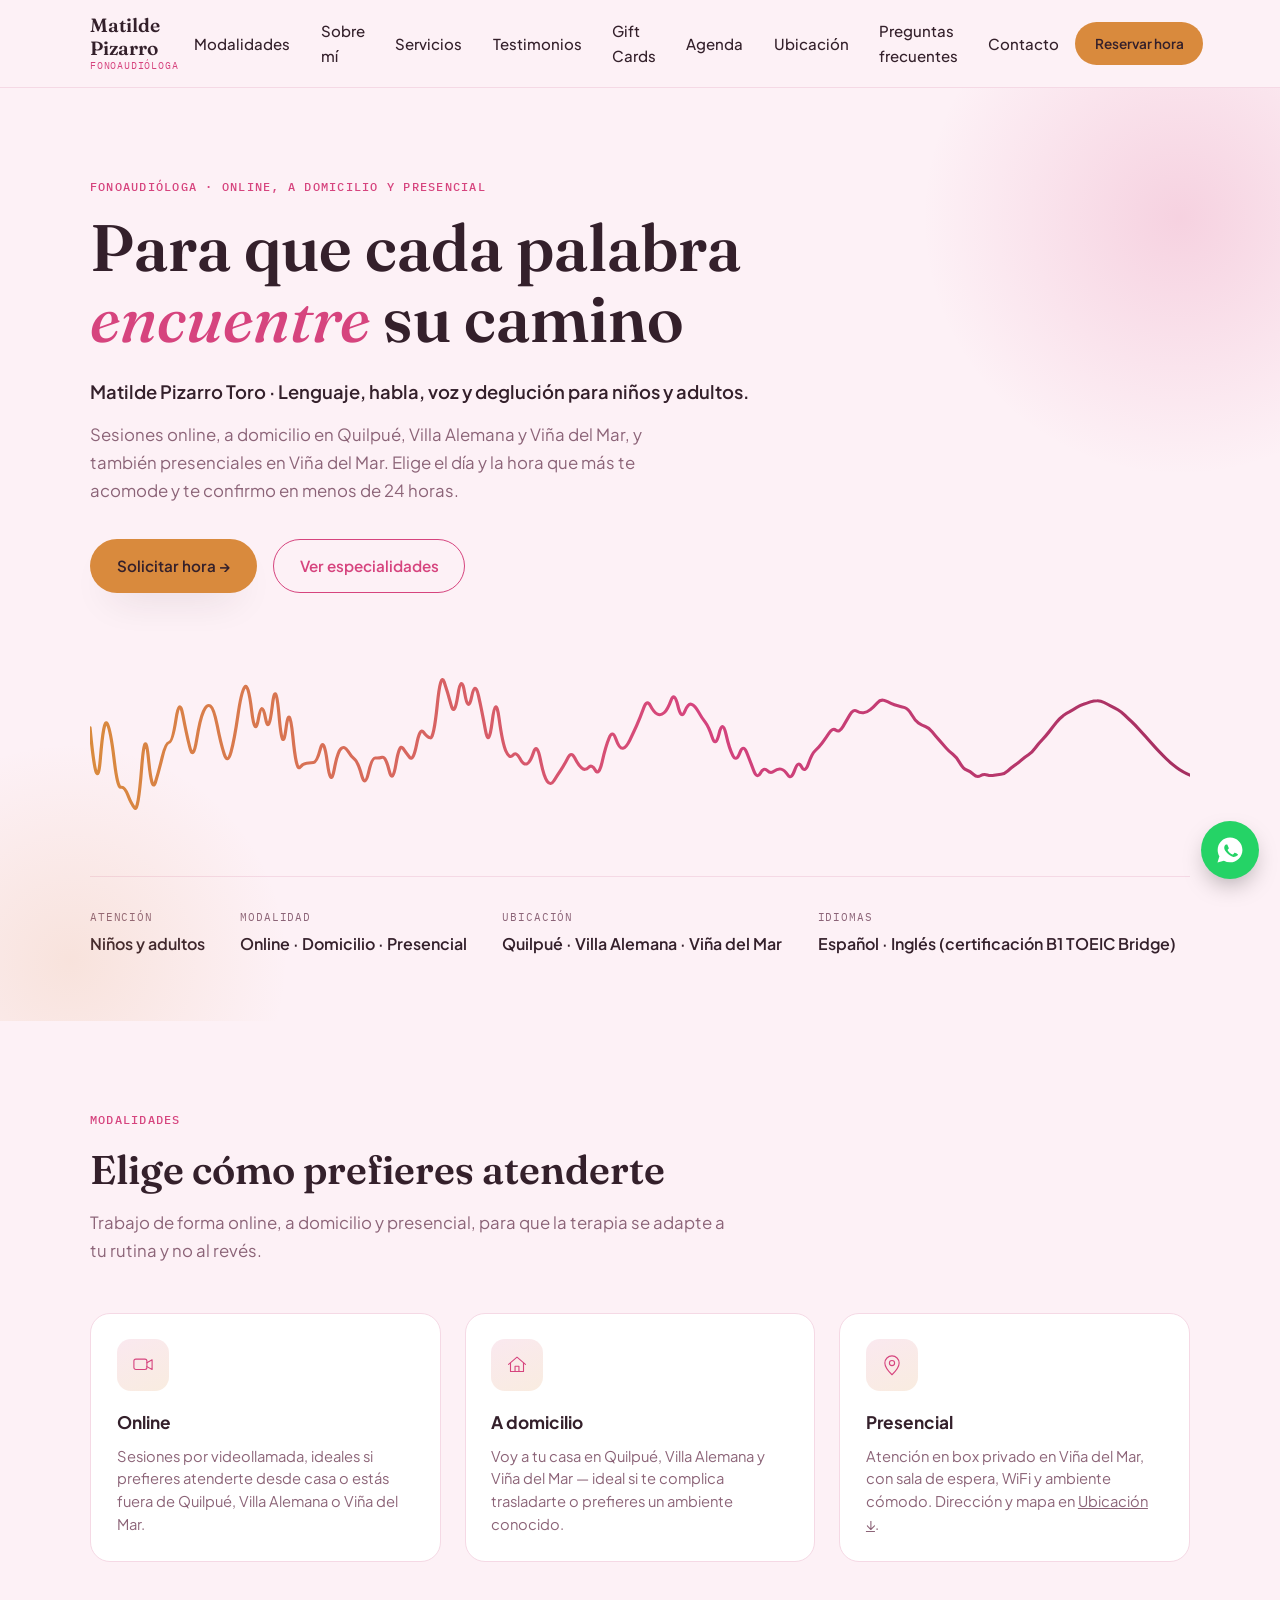
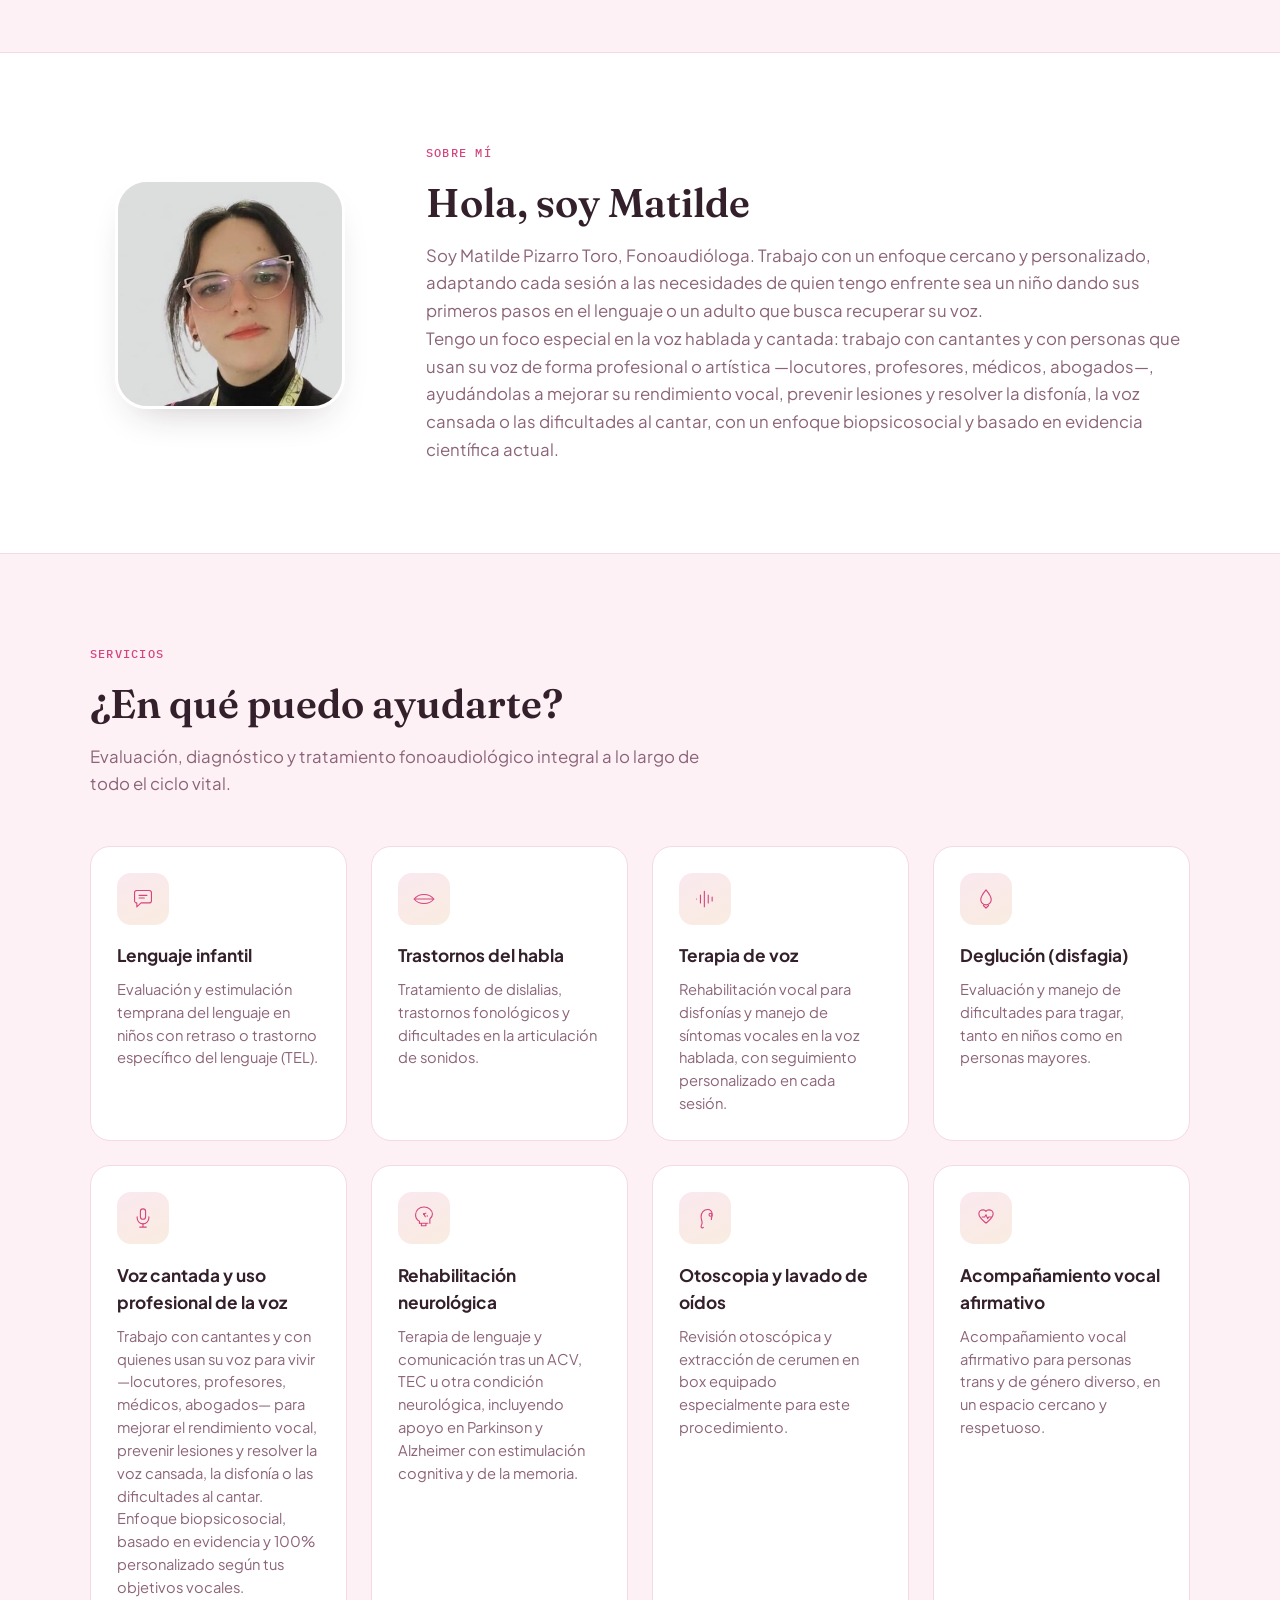
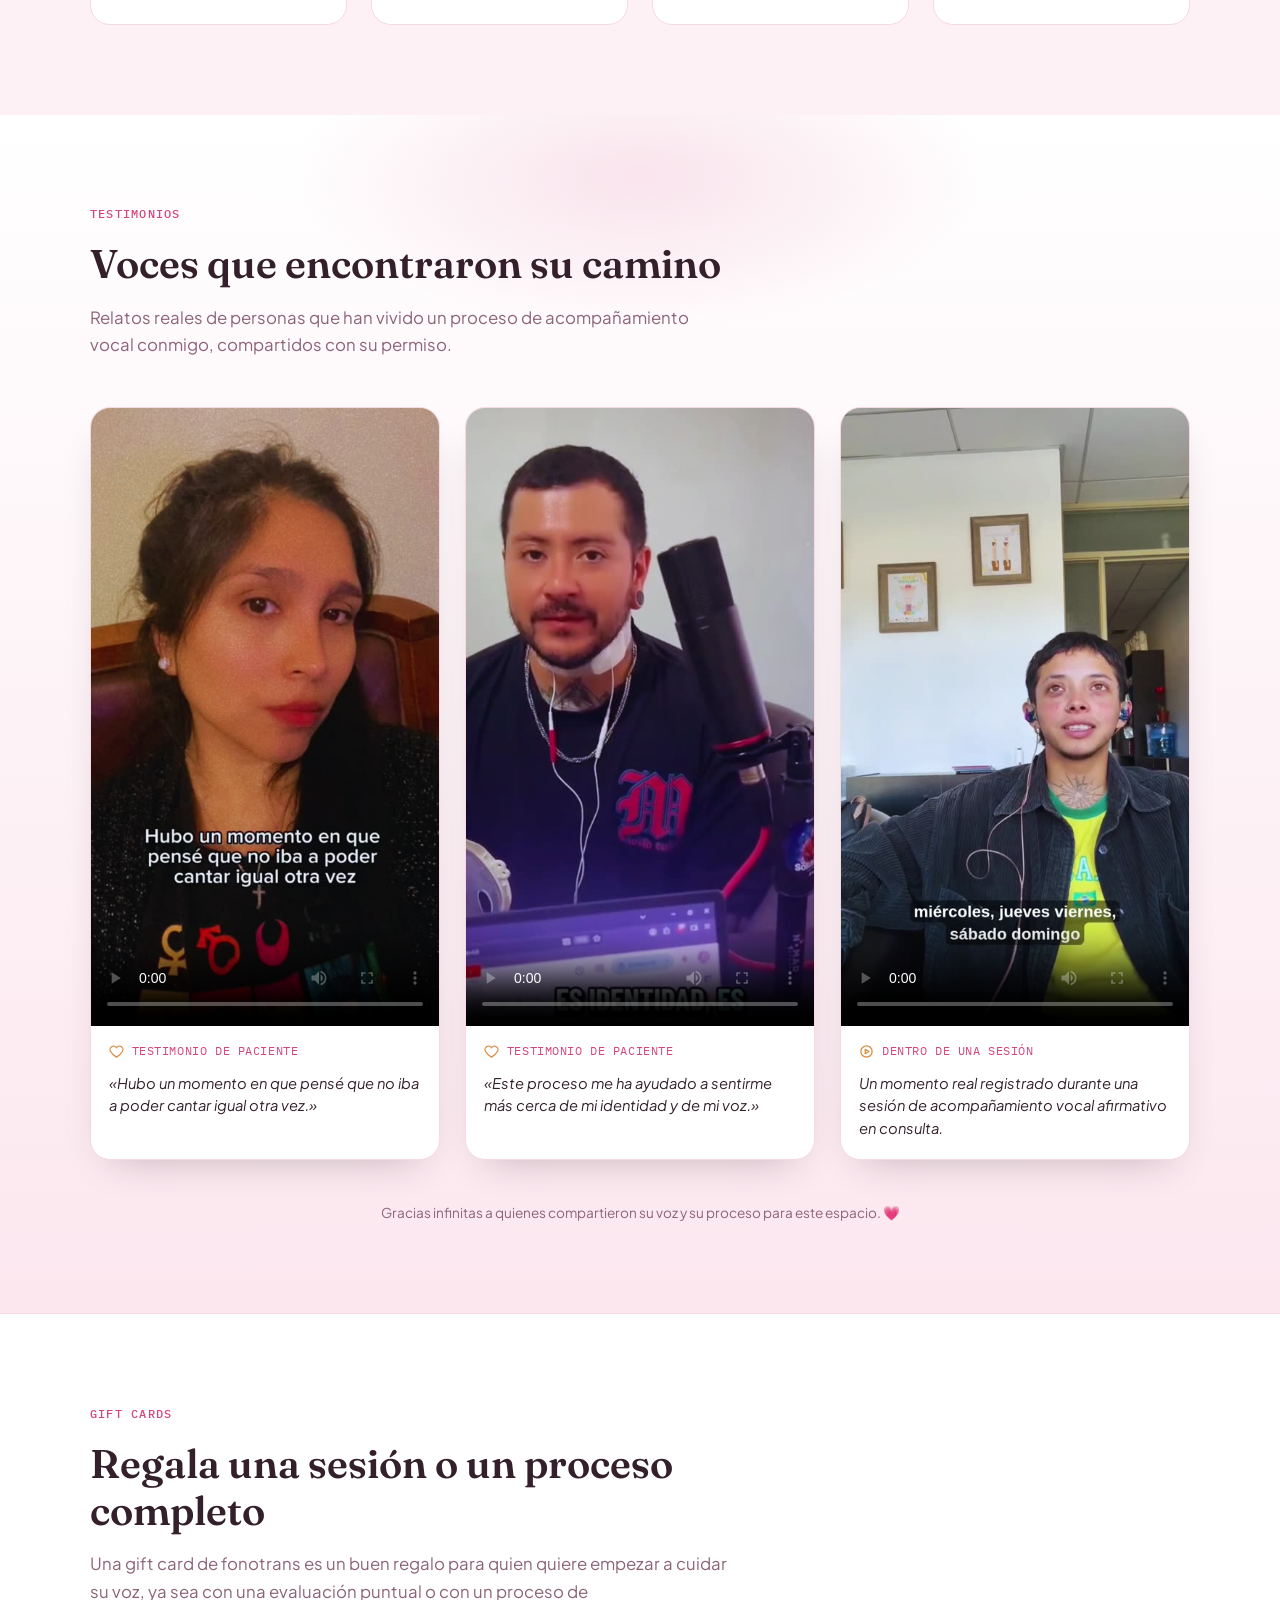
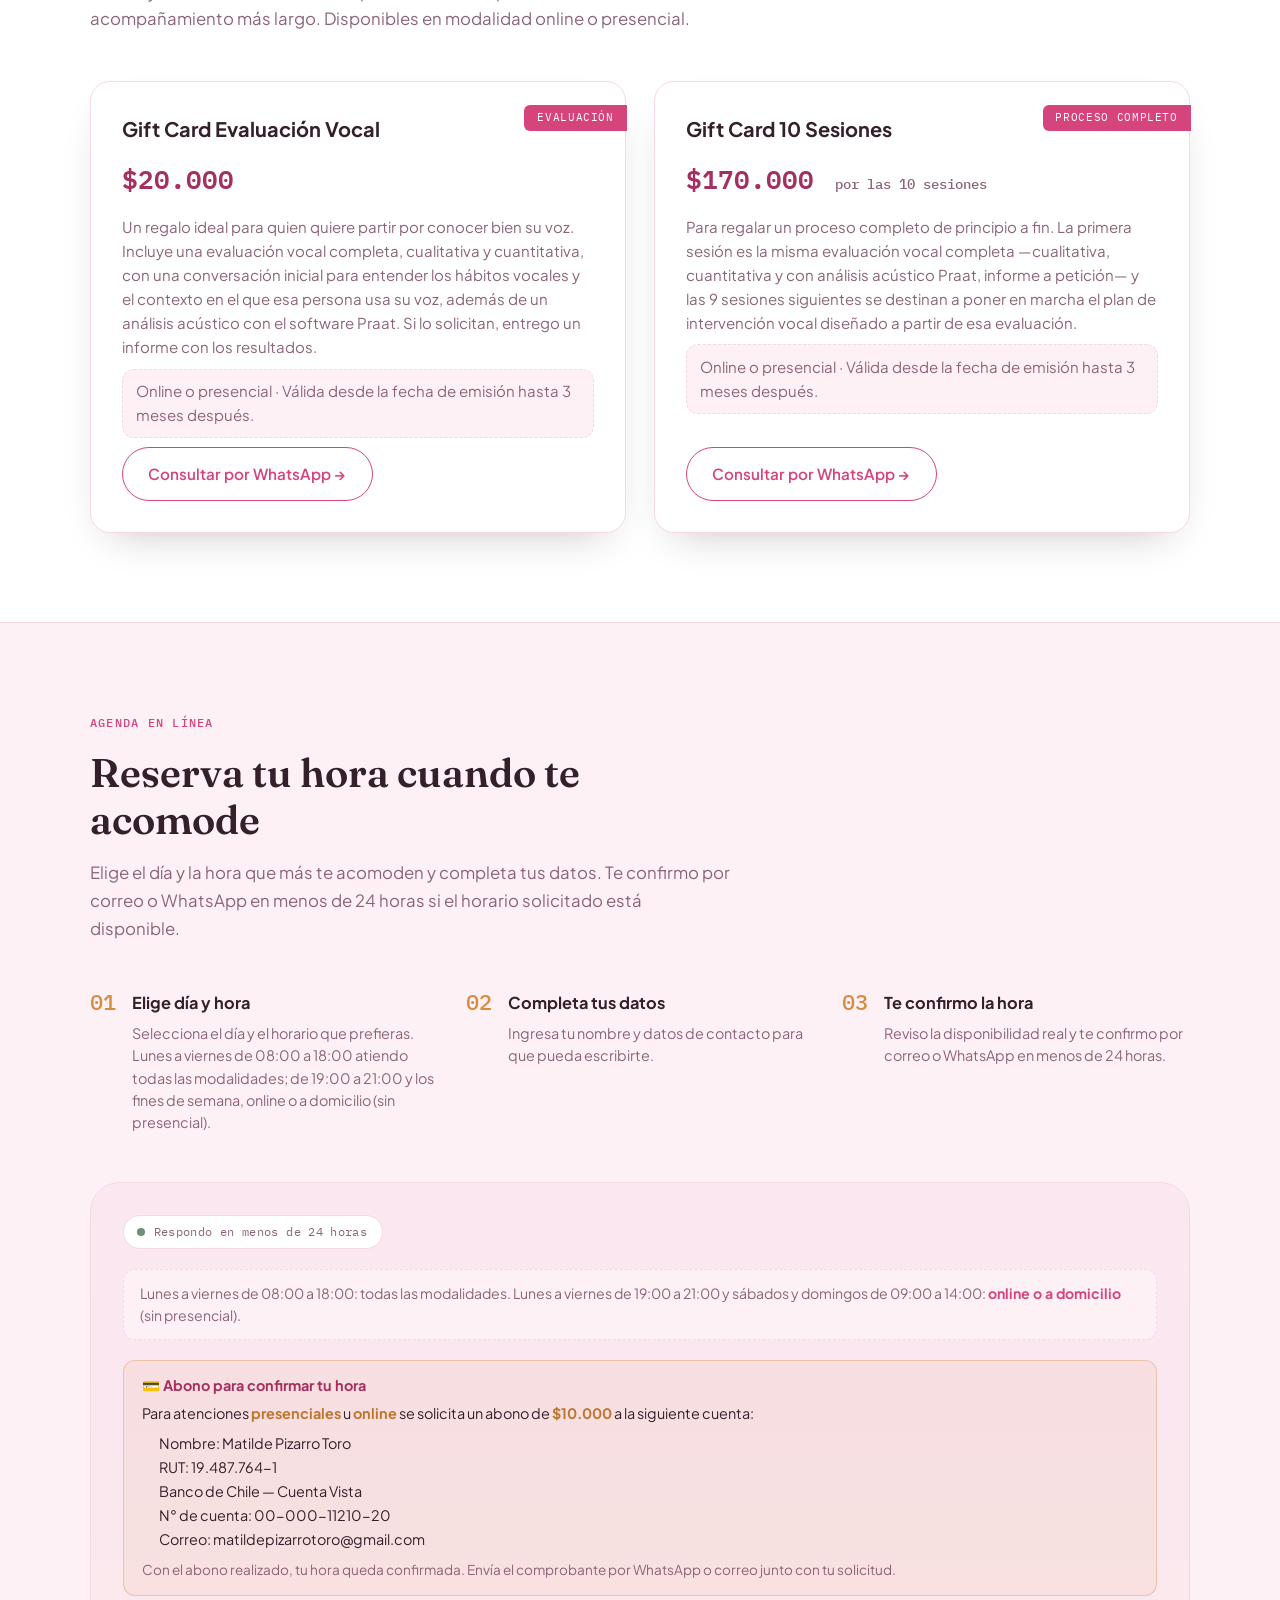
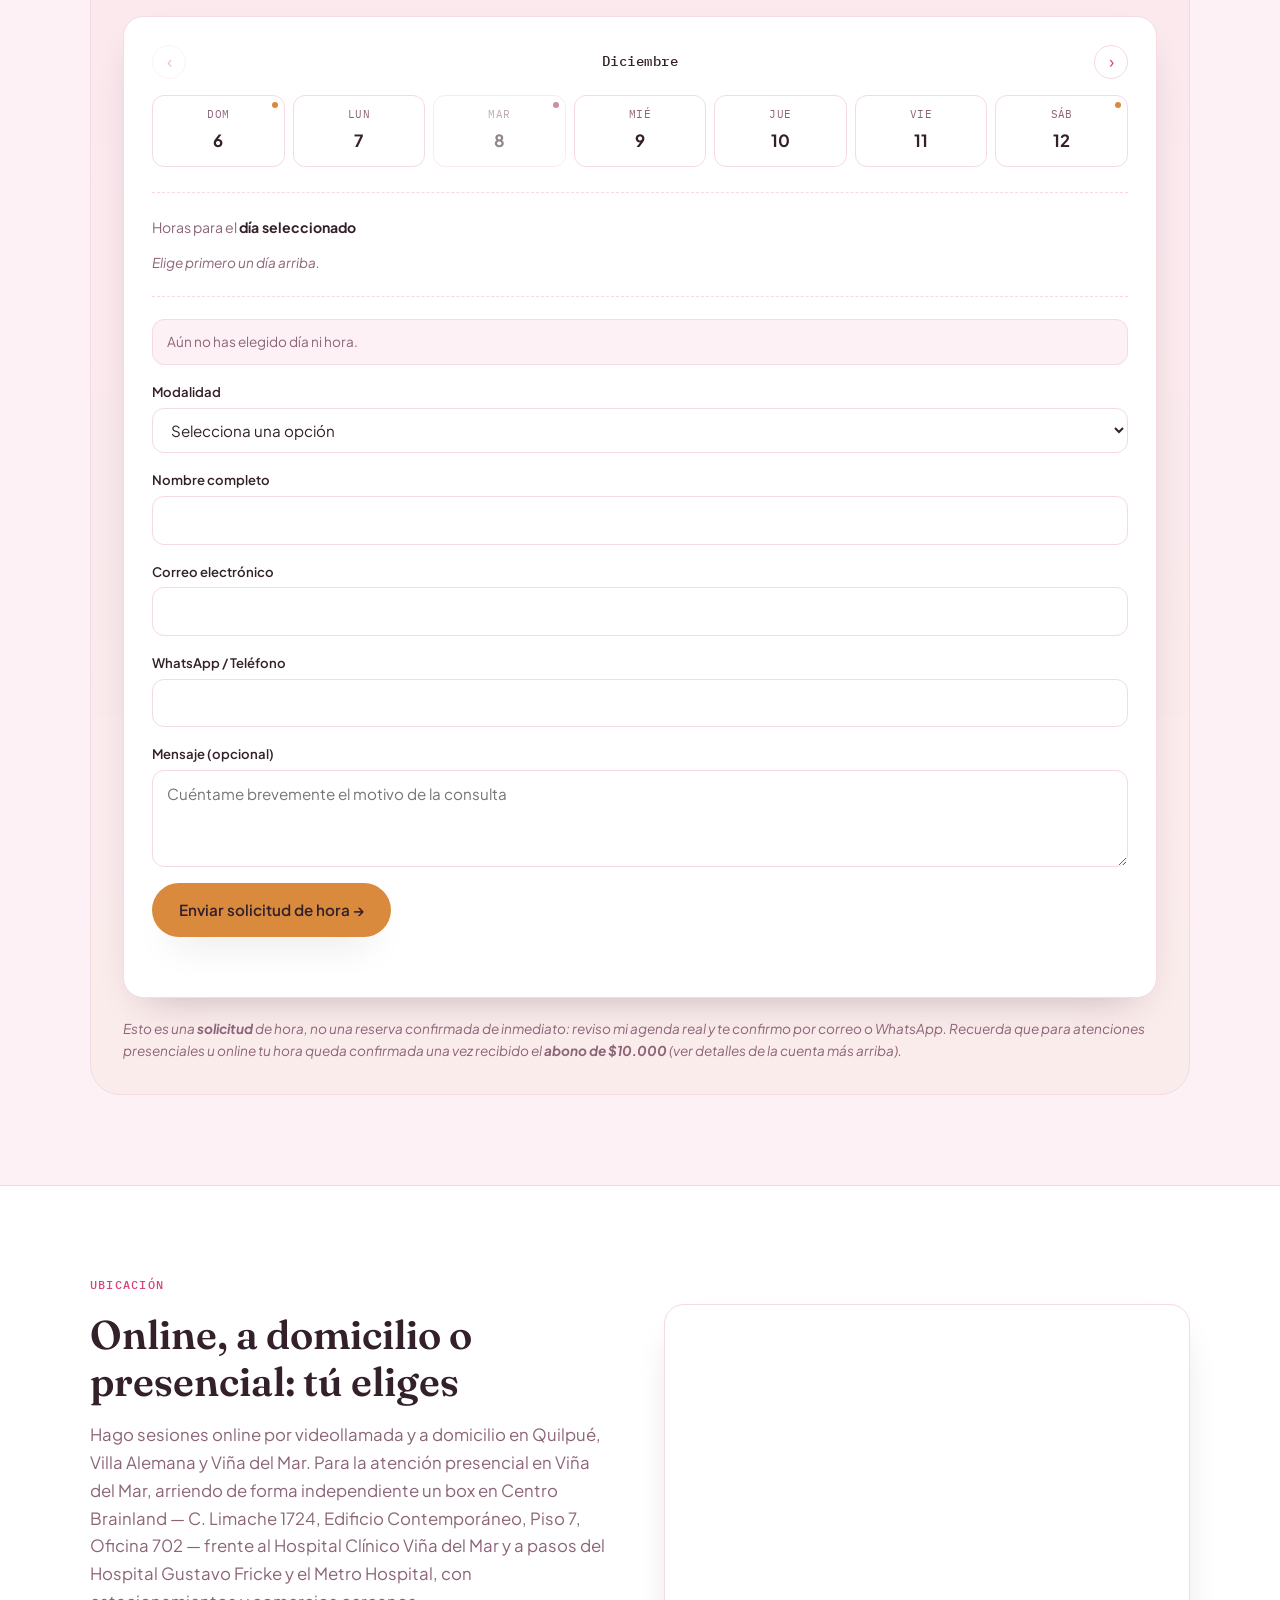
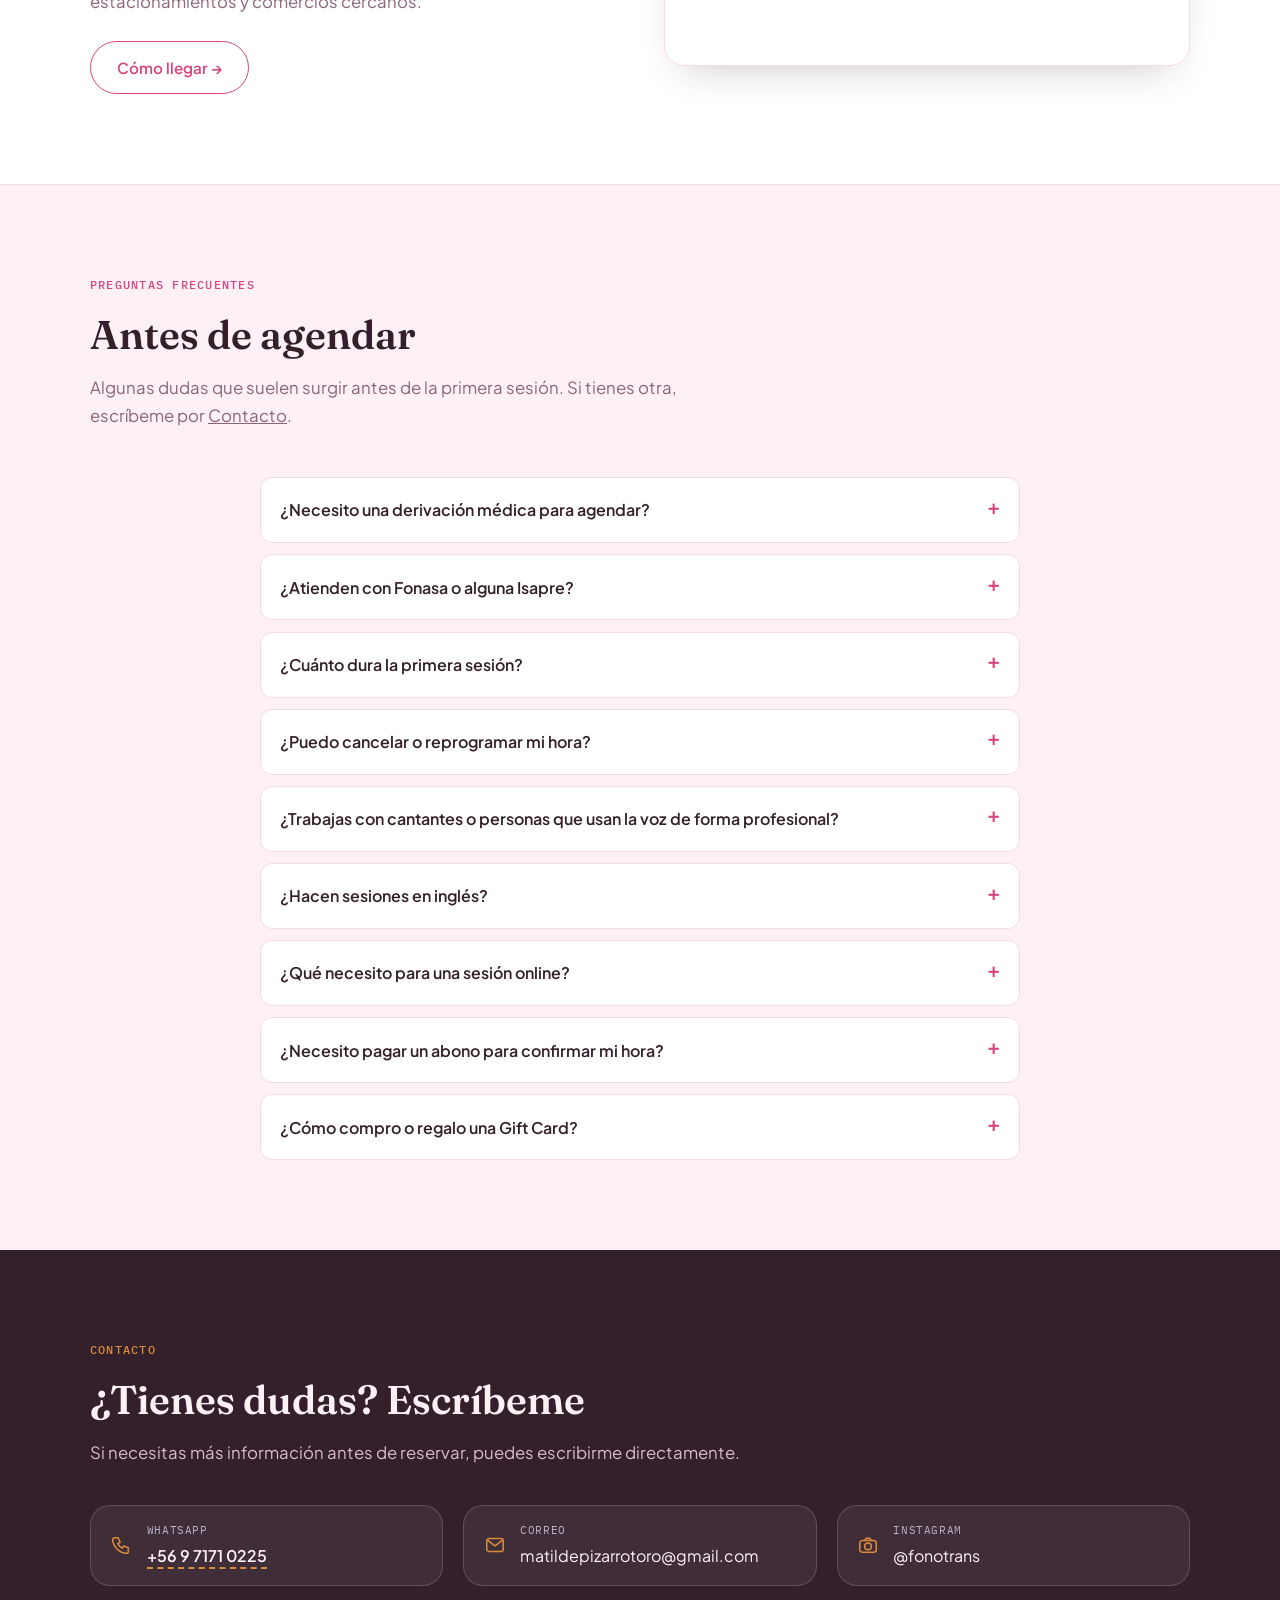
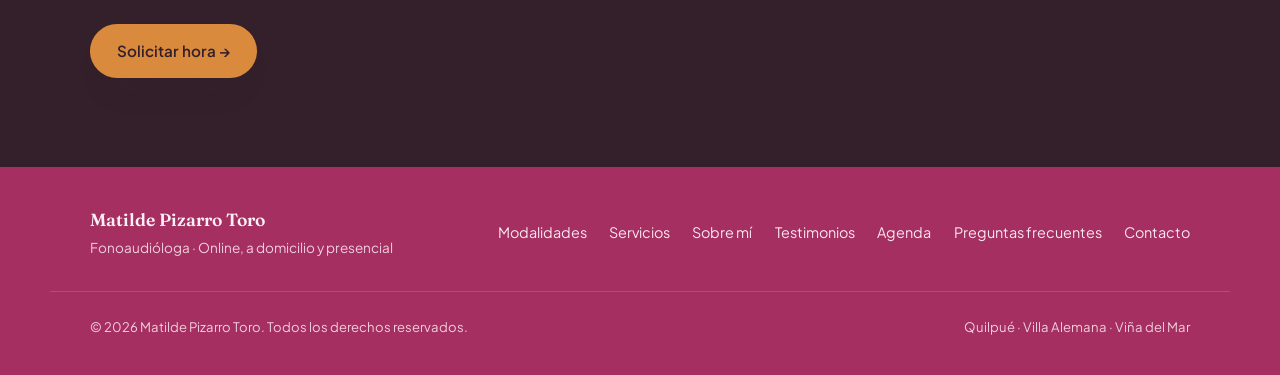
==== fonoaudiologia-main/index.html @ 84c4fe6b "Add files via upload" ====
<!DOCTYPE html>
<html lang="es-CL">
<head>
<!--
  ============================================================
  SITIO WEB — Matilde Pizarro Toro, Fonoaudióloga
  ============================================================
  Última actualización (16 de julio de 2026):
    - Aviso de temporal de lluvias: se extendió el bloqueo de
      atenciones presenciales y a domicilio hasta el martes 21 de
      julio (antes llegaba solo al domingo 19). El aviso fijo de la
      tarjeta de Agenda ("rainScheduleNote") ahora se OCULTA SOLO,
      sin tocar el HTML, a partir del 22 de julio de 2026 (buscar
      "rainNoticeUntil" en el <script> final si algún día hay que
      cambiar esa fecha por otro temporal). El bloqueo por día en
      el calendario (BOOKING_CONFIG.onlineOnlyDates) ya se ajusta
      solo, porque el calendario nunca muestra días pasados.
    - Servicios: se agregó una tarjeta específica "Voz cantada y
      uso profesional de la voz" para dejar explícito el trabajo
      con cantantes, locutores, profesores y otras personas que
      usan la voz de forma profesional o artística. También se
      sumó una mención a esta especialidad en "Sobre mí" (se
      corrigió además un párrafo vacío que había quedado ahí) y
      una pregunta nueva en "Preguntas frecuentes" con su entrada
      correspondiente en el esquema FAQPage.
    - Nueva sección "Gift Cards" (entre Testimonios y Agenda, con
      su propio link en el menú): dos tarjetas — Evaluación Vocal
      ($20.000) y 10 Sesiones ($170.000) — con botón directo a
      WhatsApp para coordinar el regalo. Se agregó también una
      pregunta en el FAQ explicando cómo comprarlas.
    - Ubicación: se agregó el nombre del edificio y el piso
      (Edificio Contemporáneo, Piso 7) junto a la oficina 702, en
      el texto de la sección y en el JSON-LD de dirección.

  Actualización anterior (14 de julio de 2026):
    - Agenda: se agregó un aviso visible con los datos de abono
      ($10.000 a la cuenta Matilde Pizarro Toro, Banco de Chile,
      Cuenta Vista N° 00-000-11210-20) que se pide para confirmar
      atenciones presenciales u online. Aparece en la tarjeta de
      Agenda (antes del calendario), se repite bajo el formulario
      y se agregó como pregunta nueva en "Preguntas frecuentes"
      (con su entrada correspondiente en el esquema FAQPage).
    - Agenda: se bloquearon las atenciones presenciales y a domicilio
      del jueves 16 al domingo 19 de julio de 2026 por temporal de
      lluvias — esos días solo se atiende online. Los días se marcan
      en el calendario con un puntito azul y, al elegirlos, el
      formulario deja fija la modalidad en "Online" (se deshabilitan
      "A domicilio" y "Presencial") y se muestra un aviso explicando
      el motivo. Esto se controla en BOOKING_CONFIG.onlineOnlyDates,
      al final del archivo — para agregar o quitar fechas de este
      bloqueo por lluvia, solo edita ese objeto.

  Actualización anterior:
    - Se agregó un botón flotante de WhatsApp (esquina inferior
      derecha, visible en todas las secciones) para que agendar o
      preguntar sea más directo, sobre todo en celular.
    - Nueva sección "Preguntas frecuentes" (antes de Contacto), con
      dudas típicas antes de agendar (derivación médica, Fonasa/
      Isapre, duración de la primera sesión, cancelaciones, inglés,
      requisitos para sesión online) + su propio esquema FAQPage
      para buscadores. Los puntos marcados con línea punteada
      naranja (clase "fill-me") son los que debes confirmar o
      ajustar con tu información real (por ejemplo, si tienes
      convenio con alguna Isapre).
    - SEO/redes sociales: se agregaron etiquetas og:image y
      twitter:card (usan tu foto de "Sobre mí"); cuando publiques
      el sitio en su dominio final, cámbialas por la URL absoluta
      de la imagen (ver comentario junto a esas etiquetas en el
      <head>).
    - Foto de "Sobre mí": se reemplazó por una versión más nítida
      (recorte de cabeza y hombros, escalada con más resolución
      para que no se vea pixelada en pantallas grandes).
    - Se agregó que la atención es en español e inglés (certificación
      B1 TOEIC Bridge): aparece como dato en el Hero (franja de
      estadísticas), en "Sobre mí", en la nueva FAQ, y como dato
      técnico en el JSON-LD del <head> (availableLanguage).
    - Agenda: se bloquearon sin horas disponibles los días 9, 10 y
      11 de julio de 2026, y el 14 de agosto de 2026 (cumpleaños de
      Matilde, con el mensaje "Hoy es el cumpleaños de tu
      fonoaudióloga"). También se bloquearon los feriados: 15 de
      agosto, 18 y 19 de septiembre, 31 de octubre, 1 de noviembre,
      8 de diciembre y 25 de diciembre de 2026. Todo esto se
      controla en BOOKING_CONFIG.blockedDates, al final del
      archivo — el día sigue visible en el calendario (con un
      puntito rosa) pero al elegirlo se muestra el mensaje
      correspondiente y no aparecen horarios para reservar.
    - Testimonios: se reemplazaron los 3 videos de la sección "Testimonios"
      por versiones editadas. El testimonio que antes estaba dividido en
      "parte 1" y "parte 2" ahora es un solo video (una sola tarjeta); los
      otros dos videos (el primer testimonio y el de "Dentro de una
      sesión") fueron reemplazados por sus versiones mejoradas. Por eso
      ahora quedan solo 3 tarjetas en vez de 4.
    - Agenda: el calendario ahora consulta automáticamente una Google
      Sheet (a través de un Google Apps Script publicado como Web App)
      para saber qué horarios ya fueron reservados por otra persona y
      mostrarlos como "Reservado" (deshabilitados). Esto es necesario
      porque el sitio es estático (GitHub Pages) y no tiene backend
      propio. TIENES QUE PEGAR la URL de tu Apps Script en
      BOOKING_CONFIG.appsScriptUrl más abajo — mientras esa URL no esté
      configurada, el calendario sigue funcionando igual que antes (sin
      bloquear horarios ocupados). Ver las instrucciones paso a paso que
      te compartió Claude junto con estos archivos para crear la Sheet y
      el Apps Script.
    - Agenda: ahora queda habilitada todo el año de forma rodante
      (365 días desde el día en que alguien visita la página, ya
      no se corta a las 3 semanas). Se abrieron sábado y domingo,
      pero quedan reservados solo para "lavado de oídos a
      domicilio": esos días el formulario bloquea automáticamente
      la modalidad en "A domicilio" y se lo avisa a quien agenda.
      Lunes a viernes sigue exactamente igual que antes (todas las
      modalidades, mismos horarios). Todo esto se controla en
      BOOKING_CONFIG, al final del archivo.
    - Se agregó la sección "Modalidades" (online, a domicilio en
      Quilpué/Villa Alemana/Viña del Mar, y presencial en Viña del
      Mar) y un selector de modalidad en el formulario de Agenda.
      Reemplaza a la antigua sección "El espacio".
    - Las menciones a Centro Brainland se redujeron a UNA sola,
      en la sección "Ubicación", redactada como box arrendado de
      forma independiente (no es relación laboral ni con Matilde
      ni con el centro) — el resto del sitio habla en general de
      "atención presencial en Viña del Mar".

    - Instagram integrado en la sección "Contacto":
      @fonotrans (https://www.instagram.com/fonotrans/).
    - Se eliminó la especialidad "Tartamudez (disfemia)" de la
      sección "Servicios" a pedido.

  Queda pendiente solo este texto (tiene un subrayado punteado
  naranja en la página):

    1) Verificar el N° de WhatsApp/teléfono: el CV traía
       "+569 971710225" (12 dígitos, uno de más para un celular
       chileno). Se usó +56 9 7171 0225 asumiendo un 9 duplicado
       por error de tipeo — confírmalo antes de publicar en
       "Contacto", en el JSON-LD del <head> y en el enlace wa.me.

  La sección AGENDA tiene un calendario y formulario propios
  (no es el calendario de Skedu embebido: Skedu no permite eso).
  Cuando alguien envía el formulario, te llega un correo con el
  día/hora que pidió (y ahora también la modalidad elegida) —
  tú revisas tu agenda real en Skedu y confirmas por correo o
  WhatsApp. El formulario ya está conectado a Formspree (ver
  comentario "CONFIGURACIÓN DEL FORMULARIO" en la sección de
  Agenda) y revisa BOOKING_CONFIG en el <script> final para poner
  tus días/horarios reales.

  Los archivos de fotos/videos van en la carpeta assets/ junto
  a este index.html (assets/img y assets/video) — mantén esa
  carpeta junto al archivo al subir el sitio a tu hosting.
  ============================================================
-->
<meta charset="UTF-8">
<meta name="viewport" content="width=device-width, initial-scale=1.0">
<title>Matilde Pizarro Toro | Fonoaudióloga en Quilpué, Villa Alemana y Viña del Mar</title>
<meta name="description" content="Matilde Pizarro Toro, Fonoaudióloga. Evaluación y tratamiento de lenguaje, habla, voz y deglución para niños y adultos, otoscopia y acompañamiento vocal afirmativo. Sesiones online, a domicilio en Quilpué, Villa Alemana y Viña del Mar, y presencial en Viña del Mar. Reserva tu hora en línea.">
<meta name="theme-color" content="#D6447E">
<meta property="og:type" content="website">
<meta property="og:title" content="Matilde Pizarro Toro | Fonoaudióloga en Quilpué, Villa Alemana y Viña del Mar">
<meta property="og:description" content="Evaluación y tratamiento de lenguaje, habla, voz y deglución para niños y adultos. Online, a domicilio y presencial. Reserva tu hora en línea.">
<meta property="og:image" content="assets/img/matilde-foto.jpg">
<meta property="og:locale" content="es_CL">
<meta name="twitter:card" content="summary_large_image">
<meta name="twitter:title" content="Matilde Pizarro Toro | Fonoaudióloga en Quilpué, Villa Alemana y Viña del Mar">
<meta name="twitter:description" content="Evaluación y tratamiento de lenguaje, habla, voz y deglución para niños y adultos. Online, a domicilio y presencial.">
<meta name="twitter:image" content="assets/img/matilde-foto.jpg">
<!-- Cuando tengas el dominio final publicado, reemplaza estas 4 líneas por
     la URL absoluta (ej: https://tudominio.cl/assets/img/matilde-foto.jpg)
     — las redes sociales no siempre leen bien las imágenes con ruta
     relativa. También puedes agregar aquí <link rel="canonical" ...>
     con la URL definitiva del sitio. -->
<link rel="icon" type="image/svg+xml" href="data:image/svg+xml,%3Csvg xmlns='http://www.w3.org/2000/svg' viewBox='0 0 100 100'%3E%3Ccircle cx='50' cy='50' r='48' fill='%23D6447E'/%3E%3Cpath d='M20 50 L35 50 L42 30 L50 70 L58 40 L65 50 L80 50' stroke='%23FDF1F6' stroke-width='6' fill='none' stroke-linecap='round' stroke-linejoin='round'/%3E%3C/svg%3E">
<link rel="preconnect" href="https://fonts.googleapis.com">
<link rel="preconnect" href="https://fonts.gstatic.com" crossorigin>
<link href="https://fonts.googleapis.com/css2?family=Fraunces:ital,wght@0,400;0,500;0,600;0,700;1,500&amp;family=Plus+Jakarta+Sans:wght@400;500;600;700&amp;family=IBM+Plex+Mono:wght@400;500&amp;display=swap" rel="stylesheet">

<script type="application/ld+json">
{
  "@context": "https://schema.org",
  "@type": "MedicalBusiness",
  "name": "Matilde Pizarro Toro — Fonoaudióloga",
  "description": "Atención fonoaudiológica para niños y adultos: lenguaje, habla, voz y deglución. Modalidad online, a domicilio y presencial.",
  "areaServed": ["Viña del Mar", "Quilpué", "Villa Alemana"],
  "address": {
    "@type": "PostalAddress",
    "streetAddress": "C. Limache 1724, Edificio Contemporáneo, Piso 7, Oficina 702",
    "addressLocality": "Viña del Mar",
    "addressRegion": "Valparaíso",
    "addressCountry": "CL"
  },
  "geo": {
    "@type": "GeoCoordinates",
    "latitude": -33.0292166,
    "longitude": -71.5396096
  },
  "telephone": "+56 9 7171 0225",
  "email": "matildepizarrotoro@gmail.com",
  "medicalSpecialty": "SpeechAndLanguagePathology",
  "availableLanguage": ["Spanish", "English"]
}
</script>

<script type="application/ld+json">
{
  "@context": "https://schema.org",
  "@type": "FAQPage",
  "mainEntity": [
    {
      "@type": "Question",
      "name": "¿Necesito una derivación médica para agendar?",
      "acceptedAnswer": { "@type": "Answer", "text": "No es obligatorio. Se puede agendar directamente una evaluación; si se necesita el apoyo de otro especialista, se coordina durante el proceso." }
    },
    {
      "@type": "Question",
      "name": "¿Cuánto dura la primera sesión?",
      "acceptedAnswer": { "@type": "Answer", "text": "La primera sesión es de evaluación y dura aproximadamente 45 a 60 minutos, según la edad y el motivo de consulta." }
    },
    {
      "@type": "Question",
      "name": "¿Trabajas con cantantes o personas que usan la voz de forma profesional?",
      "acceptedAnswer": { "@type": "Answer", "text": "Sí, trabajo con cantantes y con personas que usan su voz de forma profesional o artística (locutores, profesores, médicos, abogados), ayudándolas a mejorar su rendimiento vocal, prevenir lesiones y resolver la disfonía, la voz cansada o las dificultades al cantar." }
    },
    {
      "@type": "Question",
      "name": "¿Hacen sesiones en inglés?",
      "acceptedAnswer": { "@type": "Answer", "text": "Sí, la atención está disponible en español e inglés (certificación B1 TOEIC Bridge)." }
    },
    {
      "@type": "Question",
      "name": "¿Necesito pagar un abono para confirmar mi hora?",
      "acceptedAnswer": { "@type": "Answer", "text": "Sí, para atenciones presenciales u online se solicita un abono de $10.000 a la cuenta Matilde Pizarro Toro, Banco de Chile, Cuenta Vista N° 00-000-11210-20. Con el abono realizado, la hora queda confirmada." }
    },
    {
      "@type": "Question",
      "name": "¿Cómo compro o regalo una Gift Card?",
      "acceptedAnswer": { "@type": "Answer", "text": "Se coordina por WhatsApp: se elige entre la Gift Card de Evaluación Vocal o la de 10 Sesiones, se paga por transferencia y se entrega la gift card con su fecha de emisión y vigencia de 3 meses." }
    }
  ]
}
</script>

<style>
/* ============================================================
   TOKENS
   ============================================================ */
:root{
  --paper:#FDF1F6;
  --paper-alt:#FFFFFF;
  --ink:#34202B;
  --ink-soft:#8C6478;
  --voice:#D6447E;
  --voice-deep:#A52F60;
  --amber:#D98A3D;
  --amber-deep:#BD7530;
  --sage:#6F8F76;
  --line:#F5D9E5;
  --radius-sm:12px;
  --radius-md:20px;
  --radius-lg:30px;
  --shadow-soft:0 18px 40px -22px rgba(52,32,43,0.32);
  --font-display:'Fraunces', Georgia, serif;
  --font-body:'Plus Jakarta Sans', system-ui, -apple-system, sans-serif;
  --font-mono:'IBM Plex Mono', ui-monospace, 'Courier New', monospace;
}

/* ============================================================
   RESET / BASE
   ============================================================ */
*,*::before,*::after{box-sizing:border-box;}
html{scroll-behavior:smooth;}
@media (prefers-reduced-motion: reduce){
  html{scroll-behavior:auto;}
  *,*::before,*::after{animation-duration:0.01ms !important;animation-iteration-count:1 !important;transition-duration:0.01ms !important;}
}
body{margin:0;background:var(--paper);color:var(--ink);font-family:var(--font-body);-webkit-font-smoothing:antialiased;line-height:1.6;}
img,svg{display:block;max-width:100%;}
a{color:inherit;}
ul,ol{list-style:none;margin:0;padding:0;}
h1,h2,h3,p{margin:0;}
button{font:inherit;background:none;border:none;}
section[id]{scroll-margin-top:84px;}
.visually-hidden{position:absolute;width:1px;height:1px;padding:0;margin:-1px;overflow:hidden;clip:rect(0,0,0,0);white-space:nowrap;border:0;}
.skip-link{position:absolute;left:1rem;top:-60px;background:var(--ink);color:#fff;padding:.7rem 1.2rem;border-radius:0 0 10px 10px;z-index:300;transition:top .25s ease;text-decoration:none;font-weight:600;}
.skip-link:focus{top:0;}
:focus-visible{outline:3px solid var(--voice);outline-offset:3px;}

.container{max-width:1180px;margin-inline:auto;padding-inline:clamp(1.25rem,4vw,2.5rem);}

.eyebrow{font-family:var(--font-mono);font-size:.78rem;letter-spacing:.1em;text-transform:uppercase;color:var(--voice);margin-bottom:1rem;font-weight:500;}
.fill-me{border-bottom:2px dashed var(--amber);padding-bottom:1px;font-weight:600;}

/* ============================================================
   BUTTONS
   ============================================================ */
.btn{display:inline-flex;align-items:center;gap:.5rem;font-family:var(--font-body);font-weight:600;font-size:.95rem;padding:.85rem 1.6rem;border-radius:999px;text-decoration:none;border:1.5px solid transparent;cursor:pointer;transition:transform .25s ease, box-shadow .25s ease, background-color .25s ease, color .25s ease, border-color .25s ease;white-space:nowrap;}
.btn-primary{background:var(--amber);color:var(--ink);box-shadow:var(--shadow-soft);}
.btn-primary:hover{background:var(--amber-deep);transform:translateY(-2px);}
.btn-ghost{background:transparent;color:var(--voice);border-color:var(--voice);}
.btn-ghost:hover{background:var(--voice);color:#fff;}
.btn-sm{padding:.6rem 1.15rem;font-size:.85rem;}

/* ============================================================
   REVEAL ANIMATION
   ============================================================ */
.reveal{opacity:0;transform:translateY(18px);transition:opacity .7s ease, transform .7s ease;}
.reveal.is-visible{opacity:1;transform:translateY(0);}

/* ============================================================
   HEADER / NAV
   ============================================================ */
.site-header{position:sticky;top:0;z-index:100;background:rgba(253,241,246,0.86);backdrop-filter:blur(10px);-webkit-backdrop-filter:blur(10px);border-bottom:1px solid var(--line);}
.nav-inner{display:flex;align-items:center;justify-content:space-between;gap:1rem;padding-block:.9rem;}
.brand{display:flex;flex-direction:column;line-height:1.2;text-decoration:none;}
.brand-name{font-family:var(--font-display);font-weight:600;font-size:1.2rem;color:var(--ink);}
.brand-tag{font-family:var(--font-mono);font-size:.62rem;letter-spacing:.08em;text-transform:uppercase;color:var(--voice);}
.nav-links{display:flex;align-items:center;gap:1.9rem;}
.nav-links a:not(.btn){font-weight:500;font-size:.94rem;text-decoration:none;color:var(--ink);position:relative;padding-bottom:2px;}
.nav-links a:not(.btn)::after{content:"";position:absolute;left:0;right:0;bottom:-4px;height:2px;background:var(--amber);transform:scaleX(0);transform-origin:left;transition:transform .25s ease;}
.nav-links a:not(.btn):hover::after{transform:scaleX(1);}
.nav-cta-mobile{display:none;}
.nav-actions{display:flex;align-items:center;gap:.75rem;}
.nav-toggle{display:none;cursor:pointer;padding:.4rem;}
.nav-toggle span{display:block;width:23px;height:2px;background:var(--ink);margin:5px 0;transition:transform .25s ease, opacity .25s ease;}
.nav-toggle[aria-expanded="true"] span:nth-child(1){transform:translateY(7px) rotate(45deg);}
.nav-toggle[aria-expanded="true"] span:nth-child(2){opacity:0;}
.nav-toggle[aria-expanded="true"] span:nth-child(3){transform:translateY(-7px) rotate(-45deg);}

@media (max-width:880px){
  .nav-cta-desktop{display:none;}
  .nav-cta-mobile{display:block;margin-top:.5rem;}
  .nav-toggle{display:block;}
  .nav-links{position:fixed;inset:0 0 0 28%;height:100vh;background:var(--paper-alt);flex-direction:column;justify-content:center;align-items:flex-start;gap:1.6rem;padding:2rem 2.2rem;transform:translateX(100%);transition:transform .35s ease;border-left:1px solid var(--line);box-shadow:-12px 0 30px -18px rgba(0,0,0,.25);}
  .nav-links.is-open{transform:translateX(0);}
  body.nav-open{overflow:hidden;}
}

/* ============================================================
   HERO
   ============================================================ */
.hero{position:relative;overflow:hidden;padding-top:clamp(3.5rem,7vw,6rem);}
.hero::before{content:"";position:absolute;top:-130px;right:-160px;width:520px;height:520px;background:radial-gradient(circle, rgba(214,68,126,.18), transparent 70%);border-radius:50%;pointer-events:none;}
.hero::after{content:"";position:absolute;bottom:-160px;left:-150px;width:440px;height:440px;background:radial-gradient(circle, rgba(217,138,61,.14), transparent 70%);border-radius:50%;pointer-events:none;}
.hero-inner{position:relative;padding-bottom:clamp(2.5rem,5vw,4rem);}
.hero-title{font-family:var(--font-display);font-weight:600;font-size:clamp(2.3rem,1.55rem + 3.3vw,4.1rem);line-height:1.08;color:var(--ink);max-width:17ch;margin-bottom:1.4rem;}
.hero-title em{font-style:italic;font-weight:500;color:var(--voice);}
.hero-sub{font-size:1.15rem;font-weight:600;margin-bottom:.9rem;color:var(--ink);}
.hero-desc{font-size:1.05rem;color:var(--ink-soft);max-width:48ch;margin-bottom:2.2rem;line-height:1.65;}
.hero-actions{display:flex;gap:1rem;flex-wrap:wrap;margin-bottom:3.2rem;}
.wave-wrap{margin-bottom:2.6rem;}
.wave-wrap svg{width:100%;height:clamp(100px,17vw,190px);}
.stop-a{stop-color:var(--amber);}
.stop-b{stop-color:var(--voice);}
.stop-c{stop-color:var(--voice-deep);}
.hero-stats{display:flex;flex-wrap:wrap;gap:2.2rem;padding-top:2rem;border-top:1px solid var(--line);}
.stat{display:flex;flex-direction:column;gap:.3rem;}
.stat-label{font-family:var(--font-mono);font-size:.68rem;letter-spacing:.08em;color:var(--ink-soft);}
.stat-value{font-weight:600;color:var(--ink);}

/* ============================================================
   SECTION GENERIC
   ============================================================ */
.section{padding-block:clamp(4rem,7vw,7rem);}
.section-alt{background:var(--paper-alt);border-top:1px solid var(--line);border-bottom:1px solid var(--line);}
.section-head{max-width:640px;margin-bottom:3rem;}
.section-title{font-family:var(--font-display);font-weight:600;font-size:clamp(1.85rem,1.5rem + 1.5vw,2.5rem);color:var(--ink);margin-bottom:1rem;line-height:1.18;}
.section-lead{color:var(--ink-soft);font-size:1.05rem;line-height:1.65;}
.section-dark{background:var(--ink);}
.section-dark .eyebrow{color:var(--amber);}
.section-dark .section-title{color:var(--paper);}
.section-dark .section-lead{color:#DCBAC9;}

/* ============================================================
   SOBRE MÍ
   ============================================================ */
.about-grid{display:grid;grid-template-columns:280px 1fr;gap:3.5rem;align-items:center;}
.about-photo{text-align:center;}
.photo-frame{width:230px;height:230px;border-radius:32px;margin:0 auto 1.1rem;background:linear-gradient(155deg, rgba(214,68,126,.16), rgba(217,138,61,.18));border:3px solid var(--paper-alt);box-shadow:var(--shadow-soft);overflow:hidden;display:flex;align-items:center;justify-content:center;color:var(--voice);}
.photo-frame img{width:100%;height:100%;object-fit:cover;display:block;}
.photo-frame svg{width:60px;height:60px;}
@media (max-width:880px){.about-grid{grid-template-columns:1fr;}.about-photo{text-align:left;}.photo-frame{margin:0 0 1rem;}}

/* ============================================================
   SERVICIOS
   ============================================================ */
.services-grid{display:grid;grid-template-columns:repeat(auto-fit,minmax(255px,1fr));gap:1.5rem;}
.service-card{background:var(--paper-alt);border:1px solid var(--line);border-radius:var(--radius-md);padding:clamp(1.5rem,2vw,2rem);transition:transform .25s ease, box-shadow .25s ease;}
.service-card:hover{transform:translateY(-4px);box-shadow:var(--shadow-soft);}
.icon-badge{width:52px;height:52px;border-radius:14px;display:flex;align-items:center;justify-content:center;background:linear-gradient(155deg, rgba(214,68,126,0.12), rgba(217,138,61,0.16));color:var(--voice);margin-bottom:1.1rem;}
.icon-badge svg{width:26px;height:26px;}
.service-card h3{font-size:1.08rem;font-weight:700;color:var(--ink);margin-bottom:.5rem;}
.service-card p{font-size:.92rem;color:var(--ink-soft);line-height:1.55;}

/* ============================================================
   TESTIMONIOS
   ============================================================ */
.testimonios-section{position:relative;overflow:hidden;background:linear-gradient(180deg, #FFFFFF 0%, #FCE7EF 100%);}
.testimonios-section::before{content:"";position:absolute;top:-90px;left:50%;transform:translateX(-50%);width:680px;height:300px;background:radial-gradient(ellipse, rgba(214,68,126,.14), transparent 72%);pointer-events:none;}
.testi-grid{display:grid;grid-template-columns:repeat(auto-fit,minmax(230px,1fr));gap:1.6rem;position:relative;}
.testi-card{background:var(--paper-alt);border:1px solid var(--line);border-radius:var(--radius-md);overflow:hidden;box-shadow:var(--shadow-soft);display:flex;flex-direction:column;transition:transform .25s ease;}
.testi-card:hover{transform:translateY(-4px);}
.testi-video-wrap{position:relative;width:100%;aspect-ratio:9/16;background:var(--ink);}
.testi-video-wrap video{width:100%;height:100%;object-fit:cover;display:block;}
.testi-name{display:flex;align-items:center;gap:.5rem;padding:1rem 1.1rem .2rem;font-family:var(--font-mono);font-size:.72rem;letter-spacing:.05em;text-transform:uppercase;color:var(--voice);}
.testi-name svg{width:15px;height:15px;color:var(--amber);flex-shrink:0;}
.testi-quote{padding:.5rem 1.1rem 1.2rem;font-size:.92rem;color:var(--ink);line-height:1.55;font-style:italic;}
.testi-note{margin-top:2.6rem;font-size:.85rem;color:var(--ink-soft);text-align:center;position:relative;}

/* ============================================================
   AGENDA
   ============================================================ */
.steps-list{display:grid;grid-template-columns:repeat(auto-fit,minmax(220px,1fr));gap:1.75rem;margin:0 0 3rem;}
.step{display:flex;gap:1rem;align-items:flex-start;}
.step-num{font-family:var(--font-mono);font-weight:500;font-size:1.4rem;color:var(--amber);line-height:1.1;}
.step h3{font-size:1.02rem;font-weight:700;margin-bottom:.35rem;color:var(--ink);}
.step p{font-size:.9rem;color:var(--ink-soft);line-height:1.55;}

.agenda-card{background:linear-gradient(180deg, rgba(214,68,126,0.06), rgba(217,138,61,0.05));border:1px solid var(--line);border-radius:var(--radius-lg);padding:clamp(1.25rem,2.5vw,2rem);}
.agenda-card-head{display:flex;flex-wrap:wrap;gap:1rem;align-items:center;justify-content:space-between;margin-bottom:1.25rem;}
.badge-live{display:inline-flex;align-items:center;gap:.55rem;font-family:var(--font-mono);font-size:.76rem;letter-spacing:.03em;color:var(--ink-soft);background:var(--paper-alt);border:1px solid var(--line);padding:.4rem .9rem .4rem .8rem;border-radius:999px;}
.live-dot{width:8px;height:8px;border-radius:50%;background:var(--sage);display:inline-block;animation:pulse 1.8s ease-in-out infinite;}
@keyframes pulse{0%,100%{box-shadow:0 0 0 0 rgba(111,143,118,.55);}50%{box-shadow:0 0 0 6px rgba(111,143,118,0);}}

.agenda-iframe-wrap{position:relative;width:100%;background:#fff;}
.agenda-iframe-wrap iframe{width:100%;height:680px;border:0;display:block;}
@media (max-width:640px){.agenda-iframe-wrap iframe{height:540px;}}
.agenda-fallback{margin-top:1.1rem;font-size:.9rem;color:var(--ink-soft);}
.agenda-fallback a{color:var(--voice);font-weight:600;text-decoration:underline;text-underline-offset:3px;}
.agenda-note{margin-top:1.25rem;font-size:.85rem;font-style:italic;color:var(--ink-soft);}
.agenda-schedule-note{margin:0 0 1.25rem;font-size:.88rem;color:var(--ink-soft);background:var(--paper);border:1px dashed var(--line);border-radius:var(--radius-sm);padding:.75rem 1rem;}
.agenda-schedule-note strong{color:var(--voice);font-weight:700;}

/* ============================================================
   BOOKING WIDGET (solicitud de hora — calendario propio + form)
   ============================================================ */
.booking-widget{background:var(--paper-alt);border:1px solid var(--line);border-radius:var(--radius-md);box-shadow:var(--shadow-soft);padding:clamp(1.1rem,2.5vw,1.75rem);}

.booking-cal-head{display:flex;align-items:center;justify-content:space-between;margin-bottom:1rem;}
.booking-cal-head .cal-month{font-family:var(--font-mono);font-size:.85rem;letter-spacing:.04em;text-transform:capitalize;color:var(--ink);font-weight:500;}
.cal-nav{display:inline-flex;align-items:center;justify-content:center;width:34px;height:34px;border-radius:50%;border:1px solid var(--line);background:var(--paper-alt);color:var(--voice);font-size:1.1rem;line-height:1;cursor:pointer;transition:background-color .2s ease,transform .2s ease;}
.cal-nav:hover{background:var(--paper);transform:translateY(-1px);}
.cal-nav:disabled{opacity:.35;cursor:not-allowed;transform:none;}

.booking-days{display:grid;grid-auto-flow:column;grid-auto-columns:1fr;gap:.5rem;overflow-x:auto;padding-bottom:.2rem;}
.day-btn{display:flex;flex-direction:column;align-items:center;gap:.3rem;min-width:54px;padding:.65rem .4rem;border-radius:var(--radius-sm);border:1.5px solid var(--line);background:var(--paper-alt);cursor:pointer;font-family:var(--font-body);transition:border-color .2s ease,background-color .2s ease,transform .2s ease;}
.day-btn .day-name{font-family:var(--font-mono);font-size:.68rem;letter-spacing:.04em;text-transform:uppercase;color:var(--ink-soft);}
.day-btn .day-num{font-size:1.05rem;font-weight:700;color:var(--ink);}
.day-btn:hover:not(:disabled){border-color:var(--voice);transform:translateY(-2px);}
.day-btn.is-selected{background:var(--voice);border-color:var(--voice);}
.day-btn.is-selected .day-name,.day-btn.is-selected .day-num{color:#fff;}
.day-btn:disabled{opacity:.32;cursor:not-allowed;}
.day-btn:disabled:hover{transform:none;border-color:var(--line);}
.day-btn-weekend{position:relative;}
.day-btn-weekend::after{content:'';position:absolute;top:6px;right:6px;width:6px;height:6px;border-radius:50%;background:var(--amber);}
.day-btn-weekend.is-selected::after{background:#fff;}
.day-btn-blocked{position:relative;opacity:.55;}
.day-btn-blocked::after{content:'';position:absolute;top:6px;right:6px;width:6px;height:6px;border-radius:50%;background:var(--voice-deep);}
.day-btn-blocked.is-selected{opacity:1;}
.day-btn-weather{position:relative;}
.day-btn-weather::after{content:'';position:absolute;top:6px;right:6px;width:6px;height:6px;border-radius:50%;background:#3E7CB1;}
.day-btn-weather.is-selected::after{background:#fff;}
.slot-blocked{font-style:normal;font-weight:600;color:var(--voice-deep);}

/* FAQ */
.faq-list{max-width:760px;margin:0 auto;display:flex;flex-direction:column;gap:.7rem;}
.faq-item{background:var(--paper-alt);border:1.5px solid var(--line);border-radius:var(--radius-sm);padding:.2rem 1.2rem;}
.faq-item summary{cursor:pointer;padding:1rem 0;font-weight:600;color:var(--ink);list-style:none;position:relative;padding-right:2rem;}
.faq-item summary::-webkit-details-marker{display:none;}
.faq-item summary::after{content:'+';position:absolute;right:0;top:.9rem;font-size:1.3rem;color:var(--voice);line-height:1;}
.faq-item[open] summary::after{content:'−';}
.faq-item p{padding-bottom:1.1rem;color:var(--ink-soft);margin:0;}

/* Botón flotante de WhatsApp */
.whatsapp-float{position:fixed;bottom:1.3rem;right:1.3rem;width:58px;height:58px;border-radius:50%;background:#25D366;color:#fff;display:flex;align-items:center;justify-content:center;box-shadow:0 10px 26px -8px rgba(0,0,0,.4);z-index:250;transition:transform .2s ease;}
.whatsapp-float:hover{transform:scale(1.08);}
.whatsapp-float svg{width:30px;height:30px;}
@media (max-width:480px){.whatsapp-float{width:52px;height:52px;bottom:1rem;right:1rem;}}

.booking-slots{margin-top:1.4rem;padding-top:1.4rem;border-top:1px dashed var(--line);}
.booking-slots-label{font-size:.88rem;color:var(--ink-soft);margin-bottom:.85rem;}
.booking-slots-label strong{color:var(--ink);}
.weekend-note{margin:0 0 .9rem;font-size:.83rem;color:var(--voice);background:rgba(214,68,126,0.08);border:1px solid rgba(214,68,126,0.25);border-radius:var(--radius-sm);padding:.6rem .8rem;}
.weekend-note strong{font-weight:700;}
.weather-note{margin:0 0 .9rem;font-size:.83rem;color:#2C5C82;background:rgba(62,124,177,0.1);border:1px solid rgba(62,124,177,0.3);border-radius:var(--radius-sm);padding:.6rem .8rem;}
.weather-note strong{font-weight:700;}
.deposit-note{margin:0 0 1.25rem;font-size:.9rem;line-height:1.5;color:var(--ink);background:rgba(217,138,61,0.08);border:1px solid rgba(217,138,61,0.35);border-radius:var(--radius-sm);padding:.9rem 1.1rem;}
.deposit-note strong{color:var(--amber-deep);font-weight:700;}
.deposit-note .deposit-title{display:block;font-weight:700;color:var(--voice-deep);margin-bottom:.4rem;}
.deposit-note ul{margin:.5rem 0 .6rem;padding-left:1.1rem;}
.deposit-note li{margin:.15rem 0;}
.deposit-note .deposit-foot{margin:.4rem 0 0;font-size:.85rem;color:var(--ink-soft);}
.giftcard-grid{display:grid;grid-template-columns:repeat(auto-fit,minmax(300px,1fr));gap:1.75rem;}
.giftcard{position:relative;background:var(--paper-alt);border:1.5px solid var(--line);border-radius:var(--radius-md);padding:clamp(1.6rem,2.4vw,2.2rem);display:flex;flex-direction:column;box-shadow:var(--shadow-soft);}
.giftcard-ribbon{position:absolute;top:1.4rem;right:-0.1rem;background:var(--voice);color:#fff;font-family:var(--font-mono);font-size:.68rem;letter-spacing:.06em;text-transform:uppercase;padding:.3rem .8rem;border-radius:6px 0 0 6px;}
.giftcard h3{margin:0 0 .6rem;font-size:1.25rem;}
.giftcard-price{font-family:var(--font-mono);font-size:1.6rem;font-weight:600;color:var(--voice-deep);margin:.2rem 0 1rem;}
.giftcard-price span{font-size:.85rem;font-weight:500;color:var(--ink-soft);margin-left:.35rem;}
.giftcard p{color:var(--ink-soft);font-size:.94rem;margin:0 0 .6rem;}
.giftcard ul{margin:0 0 1rem;padding-left:1.1rem;color:var(--ink-soft);font-size:.9rem;}
.giftcard li{margin:.25rem 0;}
.giftcard-meta{font-size:.82rem;color:var(--ink-soft);background:var(--paper);border:1px dashed var(--line);border-radius:var(--radius-sm);padding:.6rem .8rem;margin:0 0 1.2rem;}
.giftcard .btn{margin-top:auto;align-self:flex-start;}
.slot-grid{display:flex;flex-wrap:wrap;gap:.6rem;}
.slot-btn{font-family:var(--font-mono);font-size:.85rem;padding:.55rem 1rem;border-radius:999px;border:1.5px solid var(--line);background:var(--paper-alt);color:var(--ink);cursor:pointer;transition:border-color .2s ease,background-color .2s ease,color .2s ease;}
.slot-btn:hover{border-color:var(--amber);}
.slot-btn.is-selected{background:var(--amber);border-color:var(--amber);color:var(--ink);font-weight:600;}
.slot-btn.is-booked{display:inline-flex;flex-direction:column;align-items:center;line-height:1.25;gap:.05rem;background:var(--paper);border-color:var(--line);color:var(--ink-soft);cursor:not-allowed;opacity:.7;}
.slot-btn.is-booked:hover{border-color:var(--line);}
.slot-btn .slot-tag{font-size:.62rem;text-transform:uppercase;letter-spacing:.06em;color:var(--voice-deep);}
.slot-btn{display:inline-flex;flex-direction:column;align-items:center;line-height:1.25;gap:.05rem;}
.slot-btn .slot-tag-home{color:var(--amber-deep, var(--voice-deep));}
.slot-empty{font-size:.85rem;color:var(--ink-soft);font-style:italic;}

.booking-form{margin-top:1.4rem;padding-top:1.4rem;border-top:1px dashed var(--line);display:grid;gap:1rem;}
.form-row{display:flex;flex-direction:column;gap:.35rem;}
.form-row label{font-size:.82rem;font-weight:600;color:var(--ink);}
.form-row input,.form-row textarea,.form-row select{font:inherit;font-family:var(--font-body);font-size:.95rem;padding:.7rem .85rem;border-radius:var(--radius-sm);border:1.5px solid var(--line);background:var(--paper-alt);color:var(--ink);resize:vertical;}
.form-row input:focus,.form-row textarea:focus,.form-row select:focus{outline:none;border-color:var(--voice);}
.form-hint{margin:.35rem 0 0;font-size:.78rem;color:var(--voice);font-style:italic;}
.booking-selected-summary{font-size:.85rem;color:var(--ink-soft);background:var(--paper);border:1px solid var(--line);border-radius:var(--radius-sm);padding:.7rem .9rem;}
.booking-selected-summary strong{color:var(--voice);}
.booking-form .btn{justify-self:start;}
.booking-form .btn:disabled{opacity:.55;cursor:not-allowed;transform:none;}
.booking-status{font-size:.88rem;margin:0;min-height:1.2em;}
.booking-status.is-success{color:var(--sage);font-weight:600;}
.booking-status.is-error{color:#B3433D;font-weight:600;}

/* ============================================================
   UBICACIÓN
   ============================================================ */
.ubicacion-grid{display:grid;grid-template-columns:1fr 1fr;gap:3rem;align-items:center;}
.ubicacion-grid .section-lead{margin-bottom:1.6rem;}
.map-frame{border-radius:var(--radius-md);overflow:hidden;border:1px solid var(--line);box-shadow:var(--shadow-soft);}
.map-frame iframe{width:100%;height:360px;border:0;display:block;}
@media (max-width:880px){.ubicacion-grid{grid-template-columns:1fr;}}

/* ============================================================
   CONTACTO (dark band)
   ============================================================ */
.contacto-inner{display:flex;flex-direction:column;gap:2.4rem;align-items:flex-start;}
.contact-grid{display:grid;grid-template-columns:repeat(auto-fit,minmax(210px,1fr));gap:1.25rem;width:100%;}
.contact-item{display:flex;align-items:center;gap:.9rem;text-decoration:none;color:var(--paper);background:rgba(255,255,255,.06);border:1px solid rgba(255,255,255,.16);padding:1rem 1.2rem;border-radius:var(--radius-md);transition:background .25s ease, transform .25s ease;}
.contact-item:hover{background:rgba(255,255,255,.12);transform:translateY(-2px);}
.contact-item svg{width:22px;height:22px;color:var(--amber);flex-shrink:0;}
.contact-label{display:block;font-family:var(--font-mono);font-size:.68rem;letter-spacing:.06em;text-transform:uppercase;color:#B9B2CC;margin-bottom:.25rem;}
.contact-item .fill-me{color:var(--paper);border-bottom-color:var(--amber);font-weight:600;}

/* ============================================================
   FOOTER
   ============================================================ */
.site-footer{background:var(--voice-deep);color:#FBE7EF;padding-block:2.4rem;}
.footer-inner{display:flex;flex-wrap:wrap;gap:1.5rem;justify-content:space-between;align-items:center;}
.footer-name{font-family:var(--font-display);font-weight:600;font-size:1.1rem;color:var(--paper);}
.footer-tag{font-size:.85rem;color:#F0CEDC;margin-top:.2rem;}
.footer-links{display:flex;gap:1.4rem;flex-wrap:wrap;}
.footer-links a{text-decoration:none;color:#FBE7EF;font-size:.9rem;}
.footer-links a:hover{color:var(--amber);}
.footer-bottom{margin-top:2rem;padding-top:1.5rem;border-top:1px solid rgba(255,255,255,.14);font-size:.82rem;color:#F0CEDC;display:flex;justify-content:space-between;flex-wrap:wrap;gap:.5rem;}
.footer-bottom .fill-me{color:#FBE7EF;border-bottom-color:var(--amber);}
</style>
</head>
<body>
<a class="skip-link" href="#main-content">Saltar al contenido principal</a>

<a class="whatsapp-float" href="https://wa.me/56971710225" target="_blank" rel="noopener noreferrer" aria-label="Escribir por WhatsApp">
  <svg viewBox="0 0 24 24" fill="currentColor" aria-hidden="true"><path d="M12.04 2C6.58 2 2.13 6.45 2.13 11.91c0 1.87.51 3.62 1.4 5.13L2 22l5.13-1.47a9.8 9.8 0 0 0 4.9 1.32h.01c5.46 0 9.91-4.45 9.91-9.91C21.95 6.45 17.5 2 12.04 2Zm5.83 14.02c-.25.7-1.45 1.35-2 1.44-.53.09-1.02.13-1.6-.1-.37-.14-.85-.31-1.46-.6-2.57-1.14-4.24-3.75-4.37-3.93-.13-.18-1.05-1.42-1.05-2.7s.66-1.9.9-2.16c.24-.26.52-.32.7-.32.18 0 .35 0 .5.01.16.01.38-.06.6.46.24.57.8 1.98.87 2.12.07.14.11.31.02.5-.09.19-.14.3-.28.46-.14.16-.29.36-.42.48-.14.13-.28.27-.12.54.16.27.72 1.19 1.55 1.93 1.06.95 1.96 1.24 2.24 1.38.28.14.44.12.61-.05.17-.17.68-.79.86-1.06.18-.27.36-.22.6-.13.24.09 1.53.72 1.79.85.26.13.43.19.5.3.06.11.06.65-.19 1.35Z"></path></svg>
</a>

<header class="site-header">
  <div class="nav-inner container">
    <a class="brand" href="#inicio">
      <span class="brand-name">Matilde Pizarro</span>
      <span class="brand-tag">Fonoaudióloga</span>
    </a>

    <ul class="nav-links" id="navLinks">
      <li><a href="#modalidades">Modalidades</a></li>
      <li><a href="#sobre-mi">Sobre mí</a></li>
      <li><a href="#servicios">Servicios</a></li>
      <li><a href="#testimonios">Testimonios</a></li>
      <li><a href="#gift-cards">Gift Cards</a></li>
      <li><a href="#agenda">Agenda</a></li>
      <li><a href="#ubicacion">Ubicación</a></li>
      <li><a href="#faq">Preguntas frecuentes</a></li>
      <li><a href="#contacto">Contacto</a></li>
      <li class="nav-cta-mobile">
        <a class="btn btn-primary btn-sm" href="#agenda">Reservar hora</a>
      </li>
    </ul>

    <div class="nav-actions">
      <a class="btn btn-primary btn-sm nav-cta-desktop" href="#agenda">Reservar hora</a>
      <button class="nav-toggle" id="navToggle" aria-label="Abrir menú" aria-expanded="false" aria-controls="navLinks">
        <span></span><span></span><span></span>
      </button>
    </div>
  </div>
</header>

<main id="main-content">

  <!-- ============ HERO ============ -->
  <section class="hero" id="inicio">
    <div class="container hero-inner">
      <p class="eyebrow reveal">Fonoaudióloga · Online, a domicilio y presencial</p>
      <h1 class="hero-title reveal">Para que cada palabra <em>encuentre</em> su camino</h1>
      <p class="hero-sub reveal">Matilde Pizarro Toro · Lenguaje, habla, voz y deglución para niños y adultos.</p>
      <p class="hero-desc reveal">Sesiones online, a domicilio en Quilpué, Villa Alemana y Viña del Mar, y también presenciales en Viña del Mar. Elige el día y la hora que más te acomode y te confirmo en menos de 24 horas.</p>
      <div class="hero-actions reveal">
        <a class="btn btn-primary" href="#agenda">Solicitar hora →</a>
        <a class="btn btn-ghost" href="#servicios">Ver especialidades</a>
      </div>

      <div class="wave-wrap reveal" aria-hidden="true">
        <svg id="voiceWave" viewBox="0 0 1200 220" preserveAspectRatio="none" focusable="false">
          <defs>
            <linearGradient id="waveGrad" x1="0" y1="0" x2="1" y2="0">
              <stop offset="0%" class="stop-a"></stop>
              <stop offset="55%" class="stop-b"></stop>
              <stop offset="100%" class="stop-c"></stop>
            </linearGradient>
          </defs>
          <path id="waveformPath" d="" fill="none" stroke="url(#waveGrad)" stroke-width="3.5" stroke-linecap="round" stroke-linejoin="round"></path>
        </svg>
      </div>

      <div class="hero-stats reveal">
        <div class="stat"><span class="stat-label">ATENCIÓN</span><span class="stat-value">Niños y adultos</span></div>
        <div class="stat"><span class="stat-label">MODALIDAD</span><span class="stat-value">Online · Domicilio · Presencial</span></div>
        <div class="stat"><span class="stat-label">UBICACIÓN</span><span class="stat-value">Quilpué · Villa Alemana · Viña del Mar</span></div>
        <div class="stat"><span class="stat-label">IDIOMAS</span><span class="stat-value">Español · Inglés (certificación B1 TOEIC Bridge)</span></div>
      </div>
    </div>
  </section>

  <!-- ============ MODALIDADES ============ -->
  <section class="section" id="modalidades">
    <div class="container">
      <div class="section-head reveal">
        <p class="eyebrow">Modalidades</p>
        <h2 class="section-title">Elige cómo prefieres atenderte</h2>
        <p class="section-lead">Trabajo de forma online, a domicilio y presencial, para que la terapia se adapte a tu rutina y no al revés.</p>
      </div>
      <div class="services-grid">

        <div class="service-card reveal">
          <div class="icon-badge">
            <svg viewBox="0 0 40 40" fill="none" stroke="currentColor" stroke-width="1.7" stroke-linecap="round" stroke-linejoin="round" aria-hidden="true">
              <rect x="6" y="11" width="20" height="16" rx="3"></rect>
              <path d="M26 16.5l8-4.5v15l-8-4.5"></path>
            </svg>
          </div>
          <h3>Online</h3>
          <p>Sesiones por videollamada, ideales si prefieres atenderte desde casa o estás fuera de Quilpué, Villa Alemana o Viña del Mar.</p>
        </div>

        <div class="service-card reveal">
          <div class="icon-badge">
            <svg viewBox="0 0 40 40" fill="none" stroke="currentColor" stroke-width="1.7" stroke-linecap="round" stroke-linejoin="round" aria-hidden="true">
              <path d="M7 19L20 8l13 11"></path>
              <path d="M10 17v13h20V17"></path>
              <path d="M17 30v-8h6v8"></path>
            </svg>
          </div>
          <h3>A domicilio</h3>
          <p>Voy a tu casa en Quilpué, Villa Alemana y Viña del Mar — ideal si te complica trasladarte o prefieres un ambiente conocido.</p>
        </div>

        <div class="service-card reveal">
          <div class="icon-badge">
            <svg viewBox="0 0 40 40" fill="none" stroke="currentColor" stroke-width="1.7" stroke-linecap="round" stroke-linejoin="round" aria-hidden="true">
              <path d="M20 35s11-10.5 11-18a11 11 0 1 0-22 0c0 7.5 11 18 11 18Z"></path>
              <circle cx="20" cy="17" r="4"></circle>
            </svg>
          </div>
          <h3>Presencial</h3>
          <p>Atención en box privado en Viña del Mar, con sala de espera, WiFi y ambiente cómodo. Dirección y mapa en <a href="#ubicacion">Ubicación ↓</a>.</p>
        </div>

      </div>
    </div>
  </section>

  <!-- ============ SOBRE MÍ ============ -->
  <section class="section section-alt" id="sobre-mi">
    <div class="container about-grid">
      <div class="about-photo reveal">
        <div class="photo-frame">
          <img src="assets/img/matilde-foto.jpg" alt="Matilde Pizarro Toro, Fonoaudióloga" width="800" height="783" loading="lazy">
        </div>
      </div>
      <div class="about-content reveal">
        <p class="eyebrow">Sobre mí</p>
        <h2 class="section-title">Hola, soy Matilde</h2>
        <p class="section-lead">Soy Matilde Pizarro Toro, Fonoaudióloga. Trabajo con un enfoque cercano y personalizado, adaptando cada sesión a las necesidades de quien tengo enfrente sea un niño dando sus primeros pasos en el lenguaje o un adulto que busca recuperar su voz.</p>
        <p class="section-lead">Tengo un foco especial en la voz hablada y cantada: trabajo con cantantes y con personas que usan su voz de forma profesional o artística —locutores, profesores, médicos, abogados—, ayudándolas a mejorar su rendimiento vocal, prevenir lesiones y resolver la disfonía, la voz cansada o las dificultades al cantar, con un enfoque biopsicosocial y basado en evidencia científica actual.</p>
      </div>
    </div>
  </section>

  <!-- ============ SERVICIOS ============ -->
  <section class="section" id="servicios">
    <div class="container">
      <div class="section-head reveal">
        <p class="eyebrow">Servicios</p>
        <h2 class="section-title">¿En qué puedo ayudarte?</h2>
        <p class="section-lead">Evaluación, diagnóstico y tratamiento fonoaudiológico integral a lo largo de todo el ciclo vital.</p>
      </div>
      <div class="services-grid">

        <div class="service-card reveal">
          <div class="icon-badge">
            <svg viewBox="0 0 40 40" fill="none" stroke="currentColor" stroke-width="1.7" stroke-linecap="round" stroke-linejoin="round" aria-hidden="true">
              <path d="M7 10.5C7 8.6 8.6 7 10.5 7h19C31.4 7 33 8.6 33 10.5v12C33 24.4 31.4 26 29.5 26H17l-6.5 6v-6h-1C8.6 26 7 24.4 7 22.5v-12Z"></path>
              <path d="M14 14.5h12M14 18.5h8"></path>
            </svg>
          </div>
          <h3>Lenguaje infantil</h3>
          <p>Evaluación y estimulación temprana del lenguaje en niños con retraso o trastorno específico del lenguaje (TEL).</p>
        </div>

        <div class="service-card reveal">
          <div class="icon-badge">
            <svg viewBox="0 0 40 40" fill="none" stroke="currentColor" stroke-width="1.7" stroke-linecap="round" stroke-linejoin="round" aria-hidden="true">
              <path d="M5 20c5-7 11-7 15-7s10 0 15 7c-5 7-11 7-15 7s-10 0-15-7Z"></path>
              <path d="M5 20h30"></path>
            </svg>
          </div>
          <h3>Trastornos del habla</h3>
          <p>Tratamiento de dislalias, trastornos fonológicos y dificultades en la articulación de sonidos.</p>
        </div>

        <div class="service-card reveal">
          <div class="icon-badge">
            <svg viewBox="0 0 40 40" fill="none" stroke="currentColor" stroke-width="1.7" stroke-linecap="round" aria-hidden="true">
              <path d="M7 20v0M13 14v12M19 8v24M25 14v12M31 17v6"></path>
            </svg>
          </div>
          <h3>Terapia de voz</h3>
          <p>Rehabilitación vocal para disfonías y manejo de síntomas vocales en la voz hablada, con seguimiento personalizado en cada sesión.</p>
        </div>

        <div class="service-card reveal">
          <div class="icon-badge">
            <svg viewBox="0 0 40 40" fill="none" stroke="currentColor" stroke-width="1.7" stroke-linecap="round" stroke-linejoin="round" aria-hidden="true">
              <path d="M20 6c5 6 8 11 8 15a8 8 0 0 1-16 0c0-4 3-9 8-15Z"></path>
              <path d="M16 30l4 4 4-4"></path>
            </svg>
          </div>
          <h3>Deglución (disfagia)</h3>
          <p>Evaluación y manejo de dificultades para tragar, tanto en niños como en personas mayores.</p>
        </div>

        <div class="service-card reveal">
          <div class="icon-badge">
            <svg viewBox="0 0 40 40" fill="none" stroke="currentColor" stroke-width="1.7" stroke-linecap="round" stroke-linejoin="round" aria-hidden="true">
              <rect x="16" y="6" width="8" height="16" rx="4"></rect>
              <path d="M11 18v2a9 9 0 0 0 18 0v-2"></path>
              <path d="M20 29v5M15 34h10"></path>
            </svg>
          </div>
          <h3>Voz cantada y uso profesional de la voz</h3>
          <p>Trabajo con cantantes y con quienes usan su voz para vivir —locutores, profesores, médicos, abogados— para mejorar el rendimiento vocal, prevenir lesiones y resolver la voz cansada, la disfonía o las dificultades al cantar. Enfoque biopsicosocial, basado en evidencia y 100% personalizado según tus objetivos vocales.</p>
        </div>

        <div class="service-card reveal">
          <div class="icon-badge">
            <svg viewBox="0 0 40 40" fill="none" stroke="currentColor" stroke-width="1.7" stroke-linecap="round" stroke-linejoin="round" aria-hidden="true">
              <path d="M13 28v-3c-4-2-6-6-6-10 0-7 6-12 13-12s13 5 13 11c0 3-1.5 5.5-4 7.5V28"></path>
              <path d="M13 28h13M16 28v4h7v-4"></path>
              <circle cx="20" cy="14" r="1.6" fill="currentColor" stroke="none"></circle>
              <circle cx="25" cy="17" r="1.2" fill="currentColor" stroke="none"></circle>
              <path d="M20 14l3-1.5M20 14l2 4"></path>
            </svg>
          </div>
          <h3>Rehabilitación neurológica</h3>
          <p>Terapia de lenguaje y comunicación tras un ACV, TEC u otra condición neurológica, incluyendo apoyo en Parkinson y Alzheimer con estimulación cognitiva y de la memoria.</p>
        </div>

        <div class="service-card reveal">
          <div class="icon-badge">
            <svg viewBox="0 0 40 40" fill="none" stroke="currentColor" stroke-width="1.7" stroke-linecap="round" stroke-linejoin="round" aria-hidden="true">
              <path d="M24 7c-6 0-10 5-10 11 0 4 1.5 6 1.5 9.5 0 2.5-1.5 3.5-1.5 5.5 0 2 1.8 3 3.5 1.5"></path>
              <path d="M24 7c4.5 0 7 3.5 7 8 0 3-1.2 4.5-1.2 7.2"></path>
              <circle cx="28.5" cy="15" r="2.3"></circle>
            </svg>
          </div>
          <h3>Otoscopia y lavado de oídos</h3>
          <p>Revisión otoscópica y extracción de cerumen en box equipado especialmente para este procedimiento.</p>
        </div>

        <div class="service-card reveal">
          <div class="icon-badge">
            <svg viewBox="0 0 40 40" fill="none" stroke="currentColor" stroke-width="1.7" stroke-linecap="round" stroke-linejoin="round" aria-hidden="true">
              <path d="M9 13.5C9 10 12 7.5 15.5 7.5c2.2 0 3.8 1 4.5 2.3.7-1.3 2.3-2.3 4.5-2.3C28 7.5 31 10 31 13.5c0 6-7 11-11 14.5-4-3.5-11-8.5-11-14.5Z"></path>
              <path d="M14 18.5h4l2-3.5 2.5 6 1.8-2.5H28"></path>
            </svg>
          </div>
          <h3>Acompañamiento vocal afirmativo</h3>
          <p>Acompañamiento vocal afirmativo para personas trans y de género diverso, en un espacio cercano y respetuoso.</p>
        </div>

      </div>
    </div>
  </section>

  <!-- ============ TESTIMONIOS ============ -->
  <section class="section testimonios-section" id="testimonios">
    <div class="container">
      <div class="section-head reveal">
        <p class="eyebrow">Testimonios</p>
        <h2 class="section-title">Voces que encontraron su camino</h2>
        <p class="section-lead">Relatos reales de personas que han vivido un proceso de acompañamiento vocal conmigo, compartidos con su permiso.</p>
      </div>

      <div class="testi-grid">

        <article class="testi-card reveal">
          <div class="testi-video-wrap">
            <video controls preload="metadata" poster="assets/img/testimonio-1-poster.jpg" playsinline>
              <source src="assets/video/testimonio-1.mp4" type="video/mp4">
              Tu navegador no soporta la reproducción de video.
            </video>
          </div>
          <p class="testi-name"><svg viewBox="0 0 24 24" fill="none" stroke="currentColor" stroke-width="2" stroke-linecap="round" stroke-linejoin="round" aria-hidden="true"><path d="M12 21s-7-4.6-9.5-9A5.5 5.5 0 0 1 12 6a5.5 5.5 0 0 1 9.5 6c-2.5 4.4-9.5 9-9.5 9Z"></path></svg> Testimonio de paciente</p>
          <p class="testi-quote">«Hubo un momento en que pensé que no iba a poder cantar igual otra vez.»</p>
        </article>

        <article class="testi-card reveal">
          <div class="testi-video-wrap">
            <video controls preload="metadata" poster="assets/img/testimonio-2-poster.jpg" playsinline>
              <source src="assets/video/testimonio-2.mp4" type="video/mp4">
              Tu navegador no soporta la reproducción de video.
            </video>
          </div>
          <p class="testi-name"><svg viewBox="0 0 24 24" fill="none" stroke="currentColor" stroke-width="2" stroke-linecap="round" stroke-linejoin="round" aria-hidden="true"><path d="M12 21s-7-4.6-9.5-9A5.5 5.5 0 0 1 12 6a5.5 5.5 0 0 1 9.5 6c-2.5 4.4-9.5 9-9.5 9Z"></path></svg> Testimonio de paciente</p>
          <p class="testi-quote">«Este proceso me ha ayudado a sentirme más cerca de mi identidad y de mi voz.»</p>
        </article>

        <article class="testi-card reveal">
          <div class="testi-video-wrap">
            <video controls preload="metadata" poster="assets/img/sesion-poster.jpg" playsinline>
              <source src="assets/video/sesion-acompanamiento.mp4" type="video/mp4">
              Tu navegador no soporta la reproducción de video.
            </video>
          </div>
          <p class="testi-name"><svg viewBox="0 0 24 24" fill="none" stroke="currentColor" stroke-width="2" stroke-linecap="round" stroke-linejoin="round" aria-hidden="true"><circle cx="12" cy="12" r="9"></circle><path d="M10 8.5l6 3.5-6 3.5z"></path></svg> Dentro de una sesión</p>
          <p class="testi-quote">Un momento real registrado durante una sesión de acompañamiento vocal afirmativo en consulta.</p>
        </article>

      </div>
      <p class="testi-note">Gracias infinitas a quienes compartieron su voz y su proceso para este espacio. 💗</p>
    </div>
  </section>

  <!-- ============ GIFT CARDS ============ -->
  <section class="section section-alt" id="gift-cards">
    <div class="container">
      <div class="section-head reveal">
        <p class="eyebrow">Gift Cards</p>
        <h2 class="section-title">Regala una sesión o un proceso completo</h2>
        <p class="section-lead">Una gift card de fonotrans es un buen regalo para quien quiere empezar a cuidar su voz, ya sea con una evaluación puntual o con un proceso de acompañamiento más largo. Disponibles en modalidad online o presencial.</p>
      </div>

      <div class="giftcard-grid">

        <div class="giftcard reveal">
          <span class="giftcard-ribbon">Evaluación</span>
          <h3>Gift Card Evaluación Vocal</h3>
          <div class="giftcard-price">$20.000</div>
          <p>Un regalo ideal para quien quiere partir por conocer bien su voz. Incluye una evaluación vocal completa, cualitativa y cuantitativa, con una conversación inicial para entender los hábitos vocales y el contexto en el que esa persona usa su voz, además de un análisis acústico con el software Praat. Si lo solicitan, entrego un informe con los resultados.</p>
          <p class="giftcard-meta">Online o presencial · Válida desde la fecha de emisión hasta 3 meses después.</p>
          <a class="btn btn-ghost" href="https://wa.me/56971710225?text=Hola%20Matilde%2C%20quiero%20regalar%20una%20Gift%20Card%20de%20Evaluaci%C3%B3n%20Vocal" target="_blank" rel="noopener noreferrer">Consultar por WhatsApp →</a>
        </div>

        <div class="giftcard reveal">
          <span class="giftcard-ribbon">Proceso completo</span>
          <h3>Gift Card 10 Sesiones</h3>
          <div class="giftcard-price">$170.000 <span>por las 10 sesiones</span></div>
          <p>Para regalar un proceso completo de principio a fin. La primera sesión es la misma evaluación vocal completa —cualitativa, cuantitativa y con análisis acústico Praat, informe a petición— y las 9 sesiones siguientes se destinan a poner en marcha el plan de intervención vocal diseñado a partir de esa evaluación.</p>
          <p class="giftcard-meta">Online o presencial · Válida desde la fecha de emisión hasta 3 meses después.</p>
          <a class="btn btn-ghost" href="https://wa.me/56971710225?text=Hola%20Matilde%2C%20quiero%20regalar%20una%20Gift%20Card%20de%2010%20Sesiones" target="_blank" rel="noopener noreferrer">Consultar por WhatsApp →</a>
        </div>

      </div>
    </div>
  </section>

  <!-- ============ AGENDA ============ -->
  <section class="section" id="agenda">
    <div class="container">
      <div class="section-head reveal">
        <p class="eyebrow">Agenda en línea</p>
        <h2 class="section-title">Reserva tu hora cuando te acomode</h2>
        <p class="section-lead">Elige el día y la hora que más te acomoden y completa tus datos. Te confirmo por correo o WhatsApp en menos de 24 horas si el horario solicitado está disponible.</p>
      </div>

      <ol class="steps-list reveal">
        <li class="step">
          <span class="step-num">01</span>
          <div><h3>Elige día y hora</h3><p>Selecciona el día y el horario que prefieras. Lunes a viernes de 08:00 a 18:00 atiendo todas las modalidades; de 19:00 a 21:00 y los fines de semana, online o a domicilio (sin presencial).</p></div>
        </li>
        <li class="step">
          <span class="step-num">02</span>
          <div><h3>Completa tus datos</h3><p>Ingresa tu nombre y datos de contacto para que pueda escribirte.</p></div>
        </li>
        <li class="step">
          <span class="step-num">03</span>
          <div><h3>Te confirmo la hora</h3><p>Reviso la disponibilidad real y te confirmo por correo o WhatsApp en menos de 24 horas.</p></div>
        </li>
      </ol>

      <div class="agenda-card reveal">
        <div class="agenda-card-head">
          <span class="badge-live"><span class="live-dot"></span>Respondo en menos de 24 horas</span>
        </div>

        <p class="agenda-schedule-note">Lunes a viernes de 08:00 a 18:00: todas las modalidades. Lunes a viernes de 19:00 a 21:00 y sábados y domingos de 09:00 a 14:00: <strong>online o a domicilio</strong> (sin presencial).</p>

        <p class="agenda-schedule-note" id="rainScheduleNote"><strong>Aviso por temporal de lluvias:</strong> del jueves 16 al martes 21 de julio se atenderá <strong>solo de forma online</strong>; las atenciones presenciales y a domicilio quedan pausadas esos días.</p>

        <div class="deposit-note" id="depositNote">
          <span class="deposit-title">💳 Abono para confirmar tu hora</span>
          Para atenciones <strong>presenciales</strong> u <strong>online</strong> se solicita un abono de <strong>$10.000</strong> a la siguiente cuenta:
          <ul>
            <li>Nombre: Matilde Pizarro Toro</li>
            <li>RUT: 19.487.764-1</li>
            <li>Banco de Chile — Cuenta Vista</li>
            <li>N° de cuenta: 00-000-11210-20</li>
            <li>Correo: matildepizarrotoro@gmail.com</li>
          </ul>
          <p class="deposit-foot">Con el abono realizado, tu hora queda confirmada. Envía el comprobante por WhatsApp o correo junto con tu solicitud.</p>
        </div>

        <div class="booking-widget" id="bookingWidget">
          <div class="booking-calendar">
            <div class="booking-cal-head">
              <button type="button" class="cal-nav" id="calPrev" aria-label="Días anteriores">‹</button>
              <span class="cal-month" id="calMonthLabel">—</span>
              <button type="button" class="cal-nav" id="calNext" aria-label="Más días">›</button>
            </div>
            <div class="booking-days" id="calDays"></div>
          </div>

          <div class="booking-slots">
            <p class="booking-slots-label">Horas para el <strong id="selectedDateLabel">día seleccionado</strong></p>
            <p class="weekend-note" id="weekendNote" hidden>Elegiste un fin de semana: la agenda está disponible para <strong>online o a domicilio</strong> (no presencial).</p>
            <p class="weather-note" id="weatherNote" hidden>Por temporal de lluvias, este día se atiende <strong>solo de forma online</strong> (sin presencial ni a domicilio).</p>
            <div class="slot-grid" id="slotGrid"><p class="slot-empty">Elige primero un día arriba.</p></div>
          </div>

          <form class="booking-form" id="bookingForm">
            <!--
              CONFIGURACIÓN DEL FORMULARIO — Formspree (ya configurado):
              Este formulario envía las solicitudes a tu formulario de
              Formspree: https://formspree.io/f/xwvdnjpg
              La primera vez que llegue un envío real, Formspree te pedirá
              confirmar tu correo (matildepizarrotoro@gmail.com) antes de
              empezar a reenviarte los mensajes — revisa tu bandeja de
              entrada / spam ese primer día.
              Revisa el bloque BOOKING_CONFIG en el <script> al final del
              archivo para ajustar tus días y horarios reales de atención.
            -->
            <input type="hidden" name="_subject" id="formSubject" value="Nueva solicitud de hora — Matilde Pizarro Toro">
            <input type="hidden" name="dia_solicitado" id="formDate" value="">
            <input type="hidden" name="hora_solicitada" id="formTime" value="">
            <input type="text" name="_gotcha" class="visually-hidden" tabindex="-1" autocomplete="off">

            <p class="booking-selected-summary" id="bookingSummary">Aún no has elegido día ni hora.</p>

            <div class="form-row">
              <label for="bf-modalidad">Modalidad</label>
              <select id="bf-modalidad" name="modalidad" required>
                <option value="" disabled selected>Selecciona una opción</option>
                <option value="Online" id="opt-online">Online</option>
                <option value="A domicilio" id="opt-domicilio">A domicilio (Quilpué, Villa Alemana o Viña del Mar)</option>
                <option value="Presencial" id="opt-presencial">Presencial en Viña del Mar</option>
              </select>
              <p class="form-hint" id="modalidadHint" hidden>Los sábados y domingos atiendo online o a domicilio (no presencial).</p>
            </div>
            <div class="form-row">
              <label for="bf-name">Nombre completo</label>
              <input type="text" id="bf-name" name="name" required autocomplete="name">
            </div>
            <div class="form-row">
              <label for="bf-email">Correo electrónico</label>
              <input type="email" id="bf-email" name="email" required autocomplete="email">
            </div>
            <div class="form-row">
              <label for="bf-phone">WhatsApp / Teléfono</label>
              <input type="tel" id="bf-phone" name="phone" required autocomplete="tel">
            </div>
            <div class="form-row">
              <label for="bf-message">Mensaje (opcional)</label>
              <textarea id="bf-message" name="message" rows="3" placeholder="Cuéntame brevemente el motivo de la consulta"></textarea>
            </div>

            <button type="submit" class="btn btn-primary" id="bookingSubmit">Enviar solicitud de hora →</button>
            <p class="booking-status" id="bookingStatus" role="status" aria-live="polite"></p>
          </form>
        </div>

        <p class="agenda-note">Esto es una <strong>solicitud</strong> de hora, no una reserva confirmada de inmediato: reviso mi agenda real y te confirmo por correo o WhatsApp. Recuerda que para atenciones presenciales u online tu hora queda confirmada una vez recibido el <strong>abono de $10.000</strong> (ver detalles de la cuenta más arriba).</p>
      </div>
    </div>
  </section>

  <!-- ============ UBICACIÓN ============ -->
  <section class="section section-alt" id="ubicacion">
    <div class="container ubicacion-grid">
      <div class="reveal">
        <p class="eyebrow">Ubicación</p>
        <h2 class="section-title">Online, a domicilio o presencial: tú eliges</h2>
        <p class="section-lead">Hago sesiones online por videollamada y a domicilio en Quilpué, Villa Alemana y Viña del Mar. Para la atención presencial en Viña del Mar, arriendo de forma independiente un box en Centro Brainland — C. Limache 1724, Edificio Contemporáneo, Piso 7, Oficina 702 — frente al Hospital Clínico Viña del Mar y a pasos del Hospital Gustavo Fricke y el Metro Hospital, con estacionamientos y comercios cercanos.</p>
        <a class="btn btn-ghost" href="https://maps.google.com/?q=-33.02921659999999,-71.53960959999999" target="_blank" rel="noopener noreferrer">Cómo llegar →</a>
      </div>
      <div class="map-frame reveal">
        <iframe src="https://www.google.com/maps?q=-33.0292166,-71.5396096&z=16&output=embed" title="Mapa de ubicación — Viña del Mar" loading="lazy" referrerpolicy="no-referrer-when-downgrade"></iframe>
      </div>
    </div>
  </section>

  <!-- ============ PREGUNTAS FRECUENTES ============ -->
  <section class="section" id="faq">
    <div class="container">
      <div class="section-head reveal">
        <p class="eyebrow">Preguntas frecuentes</p>
        <h2 class="section-title">Antes de agendar</h2>
        <p class="section-lead">Algunas dudas que suelen surgir antes de la primera sesión. Si tienes otra, escríbeme por <a href="#contacto">Contacto</a>.</p>
      </div>
      <div class="faq-list reveal">

        <details class="faq-item">
          <summary>¿Necesito una derivación médica para agendar?</summary>
          <p>No es obligatorio. Puedes agendar directamente una evaluación conmigo; si durante el proceso se necesita el apoyo de otro especialista (otorrino, neurólogo, etc.), te lo indico y podemos coordinarlo en conjunto.</p>
        </details>

        <details class="faq-item">
          <summary>¿Atienden con Fonasa o alguna Isapre?</summary>
          <p><span class="fill-me">Actualmente las sesiones se pagan de forma particular (boleta disponible); no hay convenio directo con Fonasa o Isapres.</span> Escríbeme por WhatsApp si tienes dudas sobre reembolsos con tu previsión.</p>
        </details>

        <details class="faq-item">
          <summary>¿Cuánto dura la primera sesión?</summary>
          <p>La primera sesión es de evaluación: conversamos sobre el motivo de consulta, hago las pruebas necesarias según el caso y te cuento un plan de trabajo sugerido. Dura aproximadamente <span class="fill-me">45 a 60 minutos</span>, según la edad y el motivo de consulta.</p>
        </details>

        <details class="faq-item">
          <summary>¿Puedo cancelar o reprogramar mi hora?</summary>
          <p>Sí, solo avísame con la mayor anticipación posible por WhatsApp para liberar el horario y coordinar uno nuevo.</p>
        </details>

        <details class="faq-item">
          <summary>¿Trabajas con cantantes o personas que usan la voz de forma profesional?</summary>
          <p>Sí, es uno de mis focos de trabajo. Ayudo a cantantes y a personas que usan la voz para vivir —locutores, profesores, médicos, abogados— cuando pierden la voz al ensayar o presentarse, sienten tensión o dolor al cantar, o quieren potenciar su técnica vocal desde un enfoque de salud. Las sesiones son 100% personalizadas según tus objetivos vocales.</p>
        </details>

        <details class="faq-item">
          <summary>¿Hacen sesiones en inglés?</summary>
          <p>Sí, atiendo en español e inglés (certificación B1 TOEIC Bridge). Puedes indicarlo al agendar o comentármelo directo por WhatsApp.</p>
        </details>

        <details class="faq-item">
          <summary>¿Qué necesito para una sesión online?</summary>
          <p>Solo un celular, tablet o computador con cámara, buena conexión a internet y, si es para un niño o niña, idealmente un adulto acompañando durante la sesión.</p>
        </details>

        <details class="faq-item">
          <summary>¿Necesito pagar un abono para confirmar mi hora?</summary>
          <p>Sí. Para atenciones presenciales u online se solicita un abono de <span class="fill-me">$10.000</span> a la cuenta Matilde Pizarro Toro, RUT 19.487.764-1, Banco de Chile, Cuenta Vista N° 00-000-11210-20 (matildepizarrotoro@gmail.com). Con el abono realizado y el comprobante enviado por WhatsApp o correo, tu hora queda confirmada.</p>
        </details>

        <details class="faq-item">
          <summary>¿Cómo compro o regalo una Gift Card?</summary>
          <p>Escríbeme por WhatsApp indicando cuál de las <a href="#gift-cards">Gift Cards ↓</a> te interesa, coordinamos el pago por transferencia (mismos datos de la cuenta que aparecen en Agenda) y te envío la gift card lista para regalar, con su fecha de emisión y vigencia de 3 meses.</p>
        </details>

      </div>
    </div>
  </section>

  <!-- ============ CONTACTO ============ -->

  <section class="section section-dark" id="contacto">
    <div class="container contacto-inner">
      <div class="reveal">
        <p class="eyebrow">Contacto</p>
        <h2 class="section-title">¿Tienes dudas? Escríbeme</h2>
        <p class="section-lead">Si necesitas más información antes de reservar, puedes escribirme directamente.</p>
      </div>

      <div class="contact-grid reveal">
        <a class="contact-item" href="https://wa.me/56971710225" target="_blank" rel="noopener noreferrer">
          <svg viewBox="0 0 24 24" fill="none" stroke="currentColor" stroke-width="1.7" stroke-linecap="round" stroke-linejoin="round" aria-hidden="true"><path d="M5 4h4l2 5-2.5 1.5a11 11 0 0 0 5 5L15 13l5 2v4a2 2 0 0 1-2 2C10.5 21 3 13.5 3 6a2 2 0 0 1 2-2Z"></path></svg>
          <div><span class="contact-label">WhatsApp</span><span class="fill-me">+56 9 7171 0225</span></div>
        </a>
        <a class="contact-item" href="mailto:matildepizarrotoro@gmail.com">
          <svg viewBox="0 0 24 24" fill="none" stroke="currentColor" stroke-width="1.7" stroke-linecap="round" stroke-linejoin="round" aria-hidden="true"><rect x="3" y="5" width="18" height="14" rx="2.5"></rect><path d="M4 7l8 6 8-6"></path></svg>
          <div><span class="contact-label">Correo</span><span>matildepizarrotoro@gmail.com</span></div>
        </a>
        <a class="contact-item" href="https://www.instagram.com/fonotrans/" target="_blank" rel="noopener noreferrer">
          <svg viewBox="0 0 24 24" fill="none" stroke="currentColor" stroke-width="1.7" stroke-linecap="round" stroke-linejoin="round" aria-hidden="true"><rect x="3" y="7" width="18" height="13" rx="3"></rect><circle cx="12" cy="13.5" r="3.6"></circle><path d="M8.5 7l1.3-2.2h4.4L15.5 7"></path></svg>
          <div><span class="contact-label">Instagram</span><span>@fonotrans</span></div>
        </a>
      </div>

      <a class="btn btn-primary" href="#agenda">Solicitar hora →</a>
    </div>
  </section>

</main>

<footer class="site-footer">
  <div class="container footer-inner">
    <div>
      <div class="footer-name">Matilde Pizarro Toro</div>
      <p class="footer-tag">Fonoaudióloga · Online, a domicilio y presencial</p>
    </div>
    <nav class="footer-links" aria-label="Enlaces del pie de página">
      <a href="#modalidades">Modalidades</a>
      <a href="#servicios">Servicios</a>
      <a href="#sobre-mi">Sobre mí</a>
      <a href="#testimonios">Testimonios</a>
      <a href="#agenda">Agenda</a>
      <a href="#faq">Preguntas frecuentes</a>
      <a href="#contacto">Contacto</a>
    </nav>
  </div>
  <div class="container footer-bottom">
    <span>© <span id="year"></span> Matilde Pizarro Toro. Todos los derechos reservados.</span>
    <span>Quilpué · Villa Alemana · Viña del Mar</span>
  </div>
</footer>

<script>
document.addEventListener('DOMContentLoaded', function () {
  var reduceMotion = window.matchMedia('(prefers-reduced-motion: reduce)').matches;

  // Menú móvil
  var navToggle = document.getElementById('navToggle');
  var navLinks = document.getElementById('navLinks');
  if (navToggle && navLinks) {
    navToggle.addEventListener('click', function () {
      var isOpen = navLinks.classList.toggle('is-open');
      navToggle.setAttribute('aria-expanded', isOpen ? 'true' : 'false');
      document.body.classList.toggle('nav-open', isOpen);
    });
    navLinks.querySelectorAll('a').forEach(function (link) {
      link.addEventListener('click', function () {
        navLinks.classList.remove('is-open');
        navToggle.setAttribute('aria-expanded', 'false');
        document.body.classList.remove('nav-open');
      });
    });
  }

  // Revelado al hacer scroll
  var revealEls = document.querySelectorAll('.reveal');
  if ('IntersectionObserver' in window && !reduceMotion) {
    var io = new IntersectionObserver(function (entries) {
      entries.forEach(function (entry) {
        if (entry.isIntersecting) {
          entry.target.classList.add('is-visible');
          io.unobserve(entry.target);
        }
      });
    }, { threshold: 0.15 });
    revealEls.forEach(function (el) { io.observe(el); });
  } else {
    revealEls.forEach(function (el) { el.classList.add('is-visible'); });
  }

  // Año del footer
  var yearEl = document.getElementById('year');
  if (yearEl) { yearEl.textContent = new Date().getFullYear(); }

  // Aviso de temporal de lluvias (Agenda): se oculta solo a partir del
  // 22 de julio de 2026, sin necesidad de tocar el HTML. Si se agrega
  // otro temporal más adelante, basta con actualizar el texto y esta
  // fecha límite (rainNoticeUntil) más abajo.
  var rainScheduleNote = document.getElementById('rainScheduleNote');
  if (rainScheduleNote) {
    var rainNoticeUntil = new Date(2026, 6, 22); // 22 de julio de 2026 (mes 6 = julio, base 0)
    if (new Date() >= rainNoticeUntil) {
      rainScheduleNote.remove();
    }
  }

  drawWaveform();
  initBookingWidget();
});

/* ============================================================
   BOOKING WIDGET — calendario propio + solicitud por correo
   ============================================================
   Esto NO consulta la disponibilidad real de Skedu (eso requiere
   la API de pago de Skedu + un servidor backend). Muestra tu
   horario HABITUAL de atención; cada solicitud llega por correo
   para que tú la confirmes a mano contra tu agenda real.
   ============================================================ */
var BOOKING_CONFIG = {
  // Cuántos días hacia adelante se pueden elegir desde hoy.
  // 365 = la agenda queda abierta "todo el año" en forma rodante: cada
  // vez que alguien entra a la página puede agendar hasta 12 meses
  // hacia adelante desde ESE día (no hay que tocar esto nunca más).
  daysAheadToShow: 365,
  // Días de la semana habilitados: 0=domingo, 1=lunes ... 6=sábado.
  // Ahora quedan los 7 días abiertos; sábado y domingo se restringen
  // más abajo (ver weekendDays) para que solo sirvan para agendar
  // lavado de oídos a domicilio.
  openDays: [0, 1, 2, 3, 4, 5, 6],
  // Horas que se muestran de lunes a viernes (24h).
  slots: ['08:00', '09:00', '10:00', '11:00', '12:00', '13:00', '14:00', '15:00', '16:00', '17:00', '18:00', '19:00', '20:00', '21:00'],
  // De estas horas (dentro de "slots", de lunes a viernes), estas quedan
  // SOLO para atención a domicilio. El resto (08:00 a 18:00) admite
  // cualquier modalidad (online, a domicilio o presencial).
  homeOnlySlots: ['19:00', '20:00', '21:00'],
  // Días que se tratan como "fin de semana" (0=domingo, 6=sábado).
  // En estos días el formulario fuerza la modalidad a "A domicilio"
  // y se avisa que es solo para lavado de oídos.
  weekendDays: [0, 6],
  // Horas que se muestran sábado y domingo: agenda abierta solo para
  // lavado de oídos a domicilio.
  weekendSlots: ['09:00', '10:00', '11:00', '12:00', '13:00', '14:00'],
  // ============================================================
  // DÍAS BLOQUEADOS (sin horas disponibles).
  // Llave: fecha en formato 'YYYY-MM-DD'. Valor: mensaje que se
  // muestra en la agenda en vez de los horarios de ese día.
  // Se usan para: días puntuales que pediste cerrar (9, 10 y 11
  // de julio 2026), tu cumpleaños (14 de agosto 2026, con mensaje
  // especial) y los feriados de la lista que enviaste. El día
  // sigue apareciendo en la tira de fechas (no desaparece), pero
  // al elegirlo se muestra el mensaje y no hay horarios para
  // seleccionar, así que no se puede agendar.
  // ============================================================
  blockedDates: {
    '2026-07-09': 'No hay horas disponibles este día.',
    '2026-07-10': 'No hay horas disponibles este día.',
    '2026-07-11': 'No hay horas disponibles este día.',
    '2026-08-14': 'Hoy es el cumpleaños de tu fonoaudióloga 🎂 No hay horas disponibles.',
    '2026-08-15': 'Feriado — no hay horas disponibles.',
    '2026-09-18': 'Feriado — no hay horas disponibles.',
    '2026-09-19': 'Feriado — no hay horas disponibles.',
    '2026-10-31': 'Feriado — no hay horas disponibles.',
    '2026-11-01': 'Feriado — no hay horas disponibles.',
    '2026-12-08': 'Feriado — no hay horas disponibles.',
    '2026-12-25': 'Feriado — no hay horas disponibles.'
  },
  // ============================================================
  // DÍAS "SOLO ONLINE" (agenda presencial y a domicilio pausada).
  // Llave: fecha 'YYYY-MM-DD'. Valor: mensaje que se muestra al
  // elegir ese día. A diferencia de blockedDates, estos días SÍ
  // quedan disponibles para agendar, pero solo en modalidad
  // "Online": las opciones "A domicilio" y "Presencial" se
  // deshabilitan automáticamente en el formulario.
  // Se usa para el bloqueo del 16 al 19 de julio de 2026 por
  // temporal de lluvias (avisado por Matilde). Para agregar o quitar
  // fechas de este bloqueo, edita solo este objeto.
  // ============================================================
  onlineOnlyDates: {
    '2026-07-16': 'Por temporal de lluvias, este día se atiende solo de forma online.',
    '2026-07-17': 'Por temporal de lluvias, este día se atiende solo de forma online.',
    '2026-07-18': 'Por temporal de lluvias, este día se atiende solo de forma online.',
    '2026-07-19': 'Por temporal de lluvias, este día se atiende solo de forma online.',
    '2026-07-20': 'Por temporal de lluvias, este día se atiende solo de forma online.',
    '2026-07-21': 'Por temporal de lluvias, este día se atiende solo de forma online.'
  },
  // Cuántos días se muestran a la vez en la tira de fechas.
  daysPerPage: 7,
  // ============================================================
  // URL de tu Google Apps Script publicado como Web App (te la da
  // Google al final del paso "Implementar > Nueva implementación").
  // Debe verse algo así:
  // https://script.google.com/macros/s/AKfycb.../exec
  // Mientras dejes el valor de más abajo (el que empieza con "PEGA_AQUI"),
  // el calendario sigue funcionando exactamente igual que antes, mostrando
  // siempre el horario de plantilla, sin marcar nada como "Reservado".
  // Sigue las instrucciones paso a paso para crear la Sheet y el Apps
  // Script, y pega aquí la URL que te entregue Google al publicarlo.
  // ============================================================
  appsScriptUrl: 'https://script.google.com/macros/s/AKfycbwpZJr1cUQvicwNFLkvjln8gsF0UtqhoDs4veipMHAwclap4ZGxvFvvklLZijfeBooo/exec'
};

function initBookingWidget() {
  var widget = document.getElementById('bookingWidget');
  if (!widget) return;

  var calDays = document.getElementById('calDays');
  var calMonthLabel = document.getElementById('calMonthLabel');
  var calPrev = document.getElementById('calPrev');
  var calNext = document.getElementById('calNext');
  var slotGrid = document.getElementById('slotGrid');
  var weekendNote = document.getElementById('weekendNote');
  var weatherNote = document.getElementById('weatherNote');
  var selectedDateLabel = document.getElementById('selectedDateLabel');
  var bookingSummary = document.getElementById('bookingSummary');
  var form = document.getElementById('bookingForm');
  var formDate = document.getElementById('formDate');
  var formTime = document.getElementById('formTime');
  var formSubject = document.getElementById('formSubject');
  var formModalidad = document.getElementById('bf-modalidad');
  var modalidadHint = document.getElementById('modalidadHint');
  var optOnline = document.getElementById('opt-online');
  var optDomicilio = document.getElementById('opt-domicilio');
  var optPresencial = document.getElementById('opt-presencial');
  var submitBtn = document.getElementById('bookingSubmit');
  var statusEl = document.getElementById('bookingStatus');

  var todayBase = new Date();
  todayBase.setHours(0, 0, 0, 0);

  var pageOffset = 0; // en bloques de daysPerPage días
  var maxOffset = Math.max(0, Math.ceil(BOOKING_CONFIG.daysAheadToShow / BOOKING_CONFIG.daysPerPage) - 1);
  var selectedDate = null; // Date object, sin hora
  var selectedTime = null; // string '09:00'

  // ============================================================
  // DISPONIBILIDAD REAL (Google Sheets + Google Apps Script)
  // ============================================================
  // bookedSlots guarda en memoria qué horarios ya fueron reservados por
  // otra persona, según la Google Sheet. La llave de cada horario es
  // "YYYY-MM-DD__HH:MM" (ver slotKey más abajo).
  var bookedSlots = {};

  function pad2(n) { return n < 10 ? '0' + n : String(n); }

  // Convierte un objeto Date a texto 'YYYY-MM-DD' (formato usado para
  // comparar fechas contra la Google Sheet, sin depender del idioma).
  function isoDate(d) {
    return d.getFullYear() + '-' + pad2(d.getMonth() + 1) + '-' + pad2(d.getDate());
  }

  function slotKey(dateIso, time) {
    return dateIso + '__' + time;
  }

  // Consulta el Apps Script (GET) y actualiza bookedSlots. Si la URL no
  // se ha configurado todavía, o si falla la consulta (sin internet, URL
  // mal copiada, etc.), simplemente no marca nada como reservado — el
  // calendario sigue mostrando el horario de plantilla como respaldo.
  function loadBookedSlots(callback) {
    var url = BOOKING_CONFIG.appsScriptUrl;
    if (!url || url.indexOf('PEGA_AQUI') !== -1) {
      if (typeof callback === 'function') callback();
      return;
    }
    // Se agrega un parámetro único (marca de tiempo) al final de la URL
    // para evitar que el navegador reutilice una respuesta guardada en
    // caché de una consulta anterior. Sin esto, a veces el calendario
    // sigue mostrando horarios como disponibles aunque ya estén
    // reservados, porque el navegador no vuelve a preguntarle a Google.
    var cacheBustedUrl = url + (url.indexOf('?') === -1 ? '?' : '&') + '_=' + Date.now();
    fetch(cacheBustedUrl, { cache: 'no-store' })
      .then(function (res) { return res.json(); })
      .then(function (data) {
        var nuevos = {};
        var lista = (data && data.reservados) ? data.reservados : [];
        lista.forEach(function (item) {
          if (item && item.fecha && item.hora) {
            nuevos[slotKey(String(item.fecha), String(item.hora))] = true;
          }
        });
        bookedSlots = nuevos;
      })
      .catch(function () {
        // Sin conexión con el Apps Script: seguimos con el horario de plantilla.
      })
      .finally(function () {
        if (typeof callback === 'function') callback();
      });
  }

  var dayNames = ['dom', 'lun', 'mar', 'mié', 'jue', 'vie', 'sáb'];
  var monthNames = ['enero', 'febrero', 'marzo', 'abril', 'mayo', 'junio', 'julio', 'agosto', 'septiembre', 'octubre', 'noviembre', 'diciembre'];

  function addDays(date, n) {
    var d = new Date(date);
    d.setDate(d.getDate() + n);
    return d;
  }

  function sameDay(a, b) {
    return a.getFullYear() === b.getFullYear() && a.getMonth() === b.getMonth() && a.getDate() === b.getDate();
  }

  function formatLongDate(d) {
    return dayNames[d.getDay()] + ' ' + d.getDate() + ' de ' + monthNames[d.getMonth()];
  }

  function renderDays() {
    calDays.innerHTML = '';
    var startIndex = pageOffset * BOOKING_CONFIG.daysPerPage;
    var monthsShown = {};

    for (var i = 0; i < BOOKING_CONFIG.daysPerPage; i++) {
      var dayIndex = startIndex + i;
      if (dayIndex >= BOOKING_CONFIG.daysAheadToShow) break;
      var d = addDays(todayBase, dayIndex);
      monthsShown[monthNames[d.getMonth()]] = true;

      var btn = document.createElement('button');
      btn.type = 'button';
      btn.className = 'day-btn';

      var isOpen = BOOKING_CONFIG.openDays.indexOf(d.getDay()) !== -1;
      if (!isOpen) {
        btn.disabled = true;
        btn.title = 'Cerrado este día';
      }
      var isWeekendDay = BOOKING_CONFIG.weekendDays.indexOf(d.getDay()) !== -1;
      if (isOpen && isWeekendDay) {
        btn.classList.add('day-btn-weekend');
        btn.title = 'Online o a domicilio (sin presencial)';
      }
      var blockedMsg = BOOKING_CONFIG.blockedDates[isoDate(d)];
      if (isOpen && blockedMsg) {
        btn.classList.add('day-btn-blocked');
        btn.title = blockedMsg;
      }
      var onlineOnlyMsg = BOOKING_CONFIG.onlineOnlyDates[isoDate(d)];
      if (isOpen && !blockedMsg && onlineOnlyMsg) {
        btn.classList.add('day-btn-weather');
        btn.title = onlineOnlyMsg;
      }
      if (selectedDate && sameDay(selectedDate, d)) {
        btn.classList.add('is-selected');
      }

      var nameSpan = document.createElement('span');
      nameSpan.className = 'day-name';
      nameSpan.textContent = dayNames[d.getDay()];
      var numSpan = document.createElement('span');
      numSpan.className = 'day-num';
      numSpan.textContent = String(d.getDate());

      btn.appendChild(nameSpan);
      btn.appendChild(numSpan);

      (function (dateForBtn) {
        btn.addEventListener('click', function () {
          selectedDate = dateForBtn;
          selectedTime = null;
          renderDays();
          renderSlots();
          updateSummary();
          syncModalidadWithSelectedDate();
        });
      })(d);

      calDays.appendChild(btn);
    }

    var labels = Object.keys(monthsShown);
    calMonthLabel.textContent = labels.join(' / ');

    calPrev.disabled = pageOffset <= 0;
    calNext.disabled = pageOffset >= maxOffset;
  }

  function renderSlots() {
    slotGrid.innerHTML = '';
    if (!selectedDate) {
      selectedDateLabel.textContent = 'día seleccionado';
      if (weekendNote) weekendNote.hidden = true;
      if (weatherNote) weatherNote.hidden = true;
      var emptyMsg = document.createElement('p');
      emptyMsg.className = 'slot-empty';
      emptyMsg.textContent = 'Elige primero un día arriba.';
      slotGrid.appendChild(emptyMsg);
      return;
    }

    selectedDateLabel.textContent = formatLongDate(selectedDate);

    var dateIso = isoDate(selectedDate);
    var blockedMsg = BOOKING_CONFIG.blockedDates[dateIso];
    if (blockedMsg) {
      if (weekendNote) weekendNote.hidden = true;
      if (weatherNote) weatherNote.hidden = true;
      var blockedP = document.createElement('p');
      blockedP.className = 'slot-empty slot-blocked';
      blockedP.textContent = blockedMsg;
      slotGrid.appendChild(blockedP);
      if (selectedTime) selectedTime = null;
      return;
    }

    var isWeekendDay = BOOKING_CONFIG.weekendDays.indexOf(selectedDate.getDay()) !== -1;
    var isOnlineOnlyDay = !!BOOKING_CONFIG.onlineOnlyDates[dateIso];
    if (weekendNote) weekendNote.hidden = !isWeekendDay || isOnlineOnlyDay;
    if (weatherNote) weatherNote.hidden = !isOnlineOnlyDay;
    var activeSlots = isWeekendDay ? BOOKING_CONFIG.weekendSlots : BOOKING_CONFIG.slots;

    activeSlots.forEach(function (time) {
      var btn = document.createElement('button');
      btn.type = 'button';
      btn.className = 'slot-btn';

      var isBooked = !!bookedSlots[slotKey(dateIso, time)];
      var isHomeOnlyTime = !isWeekendDay && !isOnlineOnlyDay && BOOKING_CONFIG.homeOnlySlots.indexOf(time) !== -1;
      if (isBooked) {
        btn.classList.add('is-booked');
        btn.disabled = true;
        btn.title = 'Este horario ya fue reservado por otra persona';
        btn.innerHTML = time + '<span class="slot-tag">Reservado</span>';
        // Por si el horario que tenías elegido se acaba de ocupar.
        if (selectedTime === time) selectedTime = null;
      } else {
        btn.innerHTML = isHomeOnlyTime ? (time + '<span class="slot-tag slot-tag-home">Online / domicilio</span>') : time;
        if (isHomeOnlyTime) btn.title = 'Este horario está disponible para atención online o a domicilio (no presencial)';
        if (selectedTime === time) btn.classList.add('is-selected');
        btn.addEventListener('click', function () {
          selectedTime = time;
          renderSlots();
          updateSummary();
          syncModalidadWithSelectedDate();
        });
      }
      slotGrid.appendChild(btn);
    });
  }

  function syncModalidadWithSelectedDate() {
    if (!selectedDate || !formModalidad) return;
    var dateIso = isoDate(selectedDate);
    var isOnlineOnlyDay = !!BOOKING_CONFIG.onlineOnlyDates[dateIso];

    if (isOnlineOnlyDay) {
      // Temporal de lluvias: solo se atiende online estos días, tanto
      // "A domicilio" como "Presencial" quedan deshabilitados.
      if (optOnline) optOnline.disabled = false;
      if (optDomicilio) optDomicilio.disabled = true;
      if (optPresencial) optPresencial.disabled = true;
      if (formModalidad.value === 'Presencial' || formModalidad.value === 'A domicilio') {
        formModalidad.value = '';
      }
      formModalidad.value = 'Online';
      if (modalidadHint) {
        modalidadHint.hidden = false;
        modalidadHint.innerHTML = 'Por temporal de lluvias, estos días solo se atiende <strong>online</strong>.';
      }
      return;
    }

    var isWeekendDay = BOOKING_CONFIG.weekendDays.indexOf(selectedDate.getDay()) !== -1;
    var isHomeOnlyTime = !isWeekendDay && selectedTime && BOOKING_CONFIG.homeOnlySlots.indexOf(selectedTime) !== -1;
    var noPresencial = isWeekendDay || isHomeOnlyTime;

    if (noPresencial) {
      if (optOnline) optOnline.disabled = false;
      if (optDomicilio) optDomicilio.disabled = false;
      if (optPresencial) optPresencial.disabled = true;
      // Si tenía "Presencial" elegido de antes, lo limpiamos porque en
      // este horario no está disponible.
      if (formModalidad.value === 'Presencial') formModalidad.value = '';
      if (modalidadHint) {
        modalidadHint.hidden = false;
        modalidadHint.innerHTML = isWeekendDay
          ? 'Los sábados y domingos atiendo online o a domicilio (no presencial).'
          : 'A partir de las 19:00 entre semana atiendo online o a domicilio (no presencial).';
      }
    } else {
      if (optOnline) optOnline.disabled = false;
      if (optPresencial) optPresencial.disabled = false;
      if (optDomicilio) optDomicilio.disabled = false;
      if (modalidadHint) modalidadHint.hidden = true;
    }
  }

  function updateSummary() {
    if (selectedDate && selectedTime) {
      var dateText = formatLongDate(selectedDate);
      var dateIso = isoDate(selectedDate);
      var isOnlineOnlyDay = !!BOOKING_CONFIG.onlineOnlyDates[dateIso];
      var isWeekendDay = BOOKING_CONFIG.weekendDays.indexOf(selectedDate.getDay()) !== -1;
      var isHomeOnlyTime = !isWeekendDay && !isOnlineOnlyDay && BOOKING_CONFIG.homeOnlySlots.indexOf(selectedTime) !== -1;
      var noPresencial = isWeekendDay || isHomeOnlyTime;
      var modalidadTag = isOnlineOnlyDay ? ' — <strong>solo online</strong> (temporal de lluvias)' : (noPresencial ? ' — <strong>online o a domicilio</strong>' : '');
      bookingSummary.innerHTML = 'Vas a solicitar el <strong>' + dateText + ', ' + selectedTime + ' hrs</strong>' + modalidadTag + '.';
      formDate.value = dateText;
      formTime.value = selectedTime;
      var subjectTag = isOnlineOnlyDay ? '[Solo online — temporal de lluvias] ' : (isWeekendDay ? '[Fin de semana] ' : (isHomeOnlyTime ? '[Horario online/domicilio] ' : ''));
      formSubject.value = subjectTag + 'Nueva solicitud de hora — ' + dateText + ' ' + selectedTime + ' hrs';
    } else {
      bookingSummary.textContent = 'Aún no has elegido día ni hora.';
      formDate.value = '';
      formTime.value = '';
    }
  }

  calPrev.addEventListener('click', function () {
    if (pageOffset > 0) { pageOffset--; renderDays(); }
  });
  calNext.addEventListener('click', function () {
    if (pageOffset < maxOffset) { pageOffset++; renderDays(); }
  });

  form.addEventListener('submit', function (e) {
    e.preventDefault();
    statusEl.className = 'booking-status';
    statusEl.textContent = '';

    if (!selectedDate || !selectedTime) {
      statusEl.textContent = 'Por favor elige un día y una hora antes de enviar.';
      statusEl.className = 'booking-status is-error';
      return;
    }

    var chosenDateIso = isoDate(selectedDate);
    var chosenTime = selectedTime;

    submitBtn.disabled = true;
    submitBtn.textContent = 'Verificando disponibilidad…';

    // Antes de enviar, se vuelve a consultar la Google Sheet por si alguien
    // más acaba de tomar ese mismo horario en los últimos minutos.
    loadBookedSlots(function () {
      if (bookedSlots[slotKey(chosenDateIso, chosenTime)]) {
        statusEl.textContent = 'Justo se acaba de ocupar ese día y hora. Por favor elige otro horario.';
        statusEl.className = 'booking-status is-error';
        submitBtn.disabled = false;
        submitBtn.textContent = 'Enviar solicitud de hora →';
        selectedTime = null;
        renderSlots();
        updateSummary();
        return;
      }

      submitBtn.textContent = 'Enviando…';
      var formData = new FormData(form);

      fetch('https://formspree.io/f/xwvdnjpg', {
        method: 'POST',
        headers: { 'Accept': 'application/json' },
        body: formData
      })
        .then(function (res) {
          if (res.ok) {
            statusEl.textContent = '¡Listo! Recibí tu solicitud y te escribo pronto para confirmar.';
            statusEl.className = 'booking-status is-success';

            // Guarda la reserva en la Google Sheet para bloquear ese horario
            // a otras personas. Es "best effort": si esto falla (por ejemplo
            // BOOKING_CONFIG.appsScriptUrl no está configurada todavía), la
            // solicitud igual llegó por correo vía Formspree.
            var url = BOOKING_CONFIG.appsScriptUrl;
            if (url && url.indexOf('PEGA_AQUI') === -1) {
              fetch(url, {
                method: 'POST',
                headers: { 'Content-Type': 'text/plain;charset=utf-8' },
                body: JSON.stringify({
                  fecha: chosenDateIso,
                  hora: chosenTime,
                  nombre: formData.get('name') || '',
                  modalidad: formData.get('modalidad') || ''
                })
              })
                .then(function () {
                  bookedSlots[slotKey(chosenDateIso, chosenTime)] = true;
                })
                .catch(function () {
                  // No interrumpe la experiencia del usuario si esto falla.
                });
            }

            form.reset();
            selectedDate = null;
            selectedTime = null;
            if (optOnline) optOnline.disabled = false;
            if (optPresencial) optPresencial.disabled = false;
            if (modalidadHint) modalidadHint.hidden = true;
            renderDays();
            renderSlots();
            updateSummary();
          } else {
            return res.json().then(function (data) {
              var msg = (data && data.errors && data.errors.map(function (err) { return err.message; }).join(', ')) || 'Error desconocido';
              throw new Error(msg);
            });
          }
        })
        .catch(function () {
          statusEl.textContent = 'No se pudo enviar la solicitud. Intenta de nuevo o escríbeme directo por WhatsApp.';
          statusEl.className = 'booking-status is-error';
        })
        .finally(function () {
          submitBtn.disabled = false;
          submitBtn.textContent = 'Enviar solicitud de hora →';
        });
    });
  });

  renderDays();
  renderSlots();
  updateSummary();
  // Al cargar el widget, consulta qué horarios ya están ocupados y
  // vuelve a dibujar los horarios del día seleccionado (si había alguno).
  loadBookedSlots(function () {
    renderSlots();
  });
}

function drawWaveform() {
  var path = document.getElementById('waveformPath');
  if (!path) return;
  var W = 1200, H = 220, MID = H / 2, N = 160;
  var pts = [];
  for (var i = 0; i <= N; i++) {
    var t = i / N;
    var chaos = Math.pow(1 - t, 1.7);
    var freq = 5.2;
    var angle = t * Math.PI * 2 * freq;
    var smooth = Math.sin(angle) * (H * 0.20);
    var jitterAmp = H * 0.32 * chaos;
    var jitter = (Math.random() * 2 - 1) * jitterAmp + Math.sin(i * 2.3) * jitterAmp * 0.35;
    var y = MID + smooth * (1 - chaos * 0.25) + jitter;
    pts.push([t * W, y]);
  }
  var d = 'M ' + pts[0][0].toFixed(1) + ',' + pts[0][1].toFixed(1);
  for (var j = 1; j < pts.length - 1; j++) {
    var x1 = pts[j][0], y1 = pts[j][1];
    var x2 = pts[j + 1][0], y2 = pts[j + 1][1];
    var mx = (x1 + x2) / 2, my = (y1 + y2) / 2;
    d += ' Q ' + x1.toFixed(1) + ',' + y1.toFixed(1) + ' ' + mx.toFixed(1) + ',' + my.toFixed(1);
  }
  var last = pts[pts.length - 1];
  d += ' L ' + last[0].toFixed(1) + ',' + last[1].toFixed(1);
  path.setAttribute('d', d);

  var reduceMotion = window.matchMedia('(prefers-reduced-motion: reduce)').matches;
  if (!reduceMotion) {
    var len = path.getTotalLength();
    path.style.strokeDasharray = String(len);
    path.style.strokeDashoffset = String(len);
    path.getBoundingClientRect();
    path.style.transition = 'stroke-dashoffset 1.6s ease-out';
    requestAnimationFrame(function () {
      path.style.strokeDashoffset = '0';
    });
  }
}
</script>
</body>
</html>
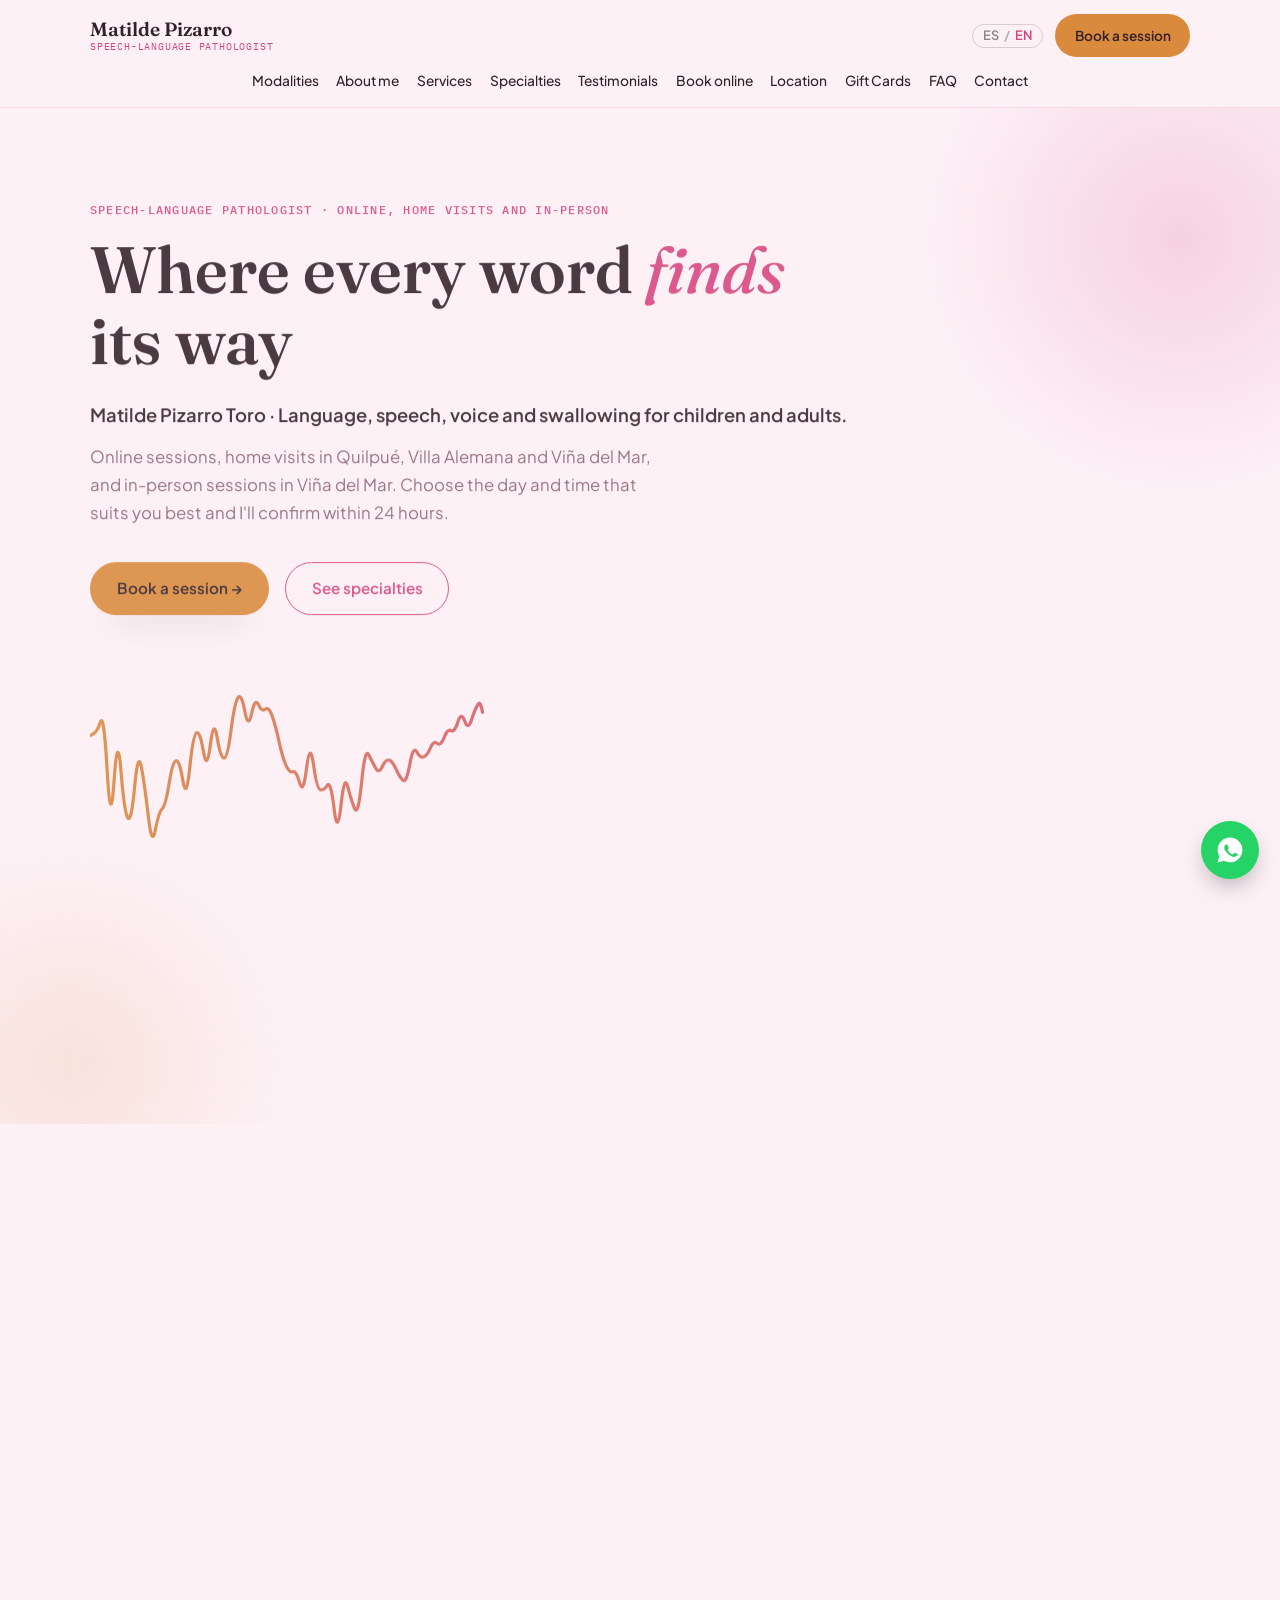
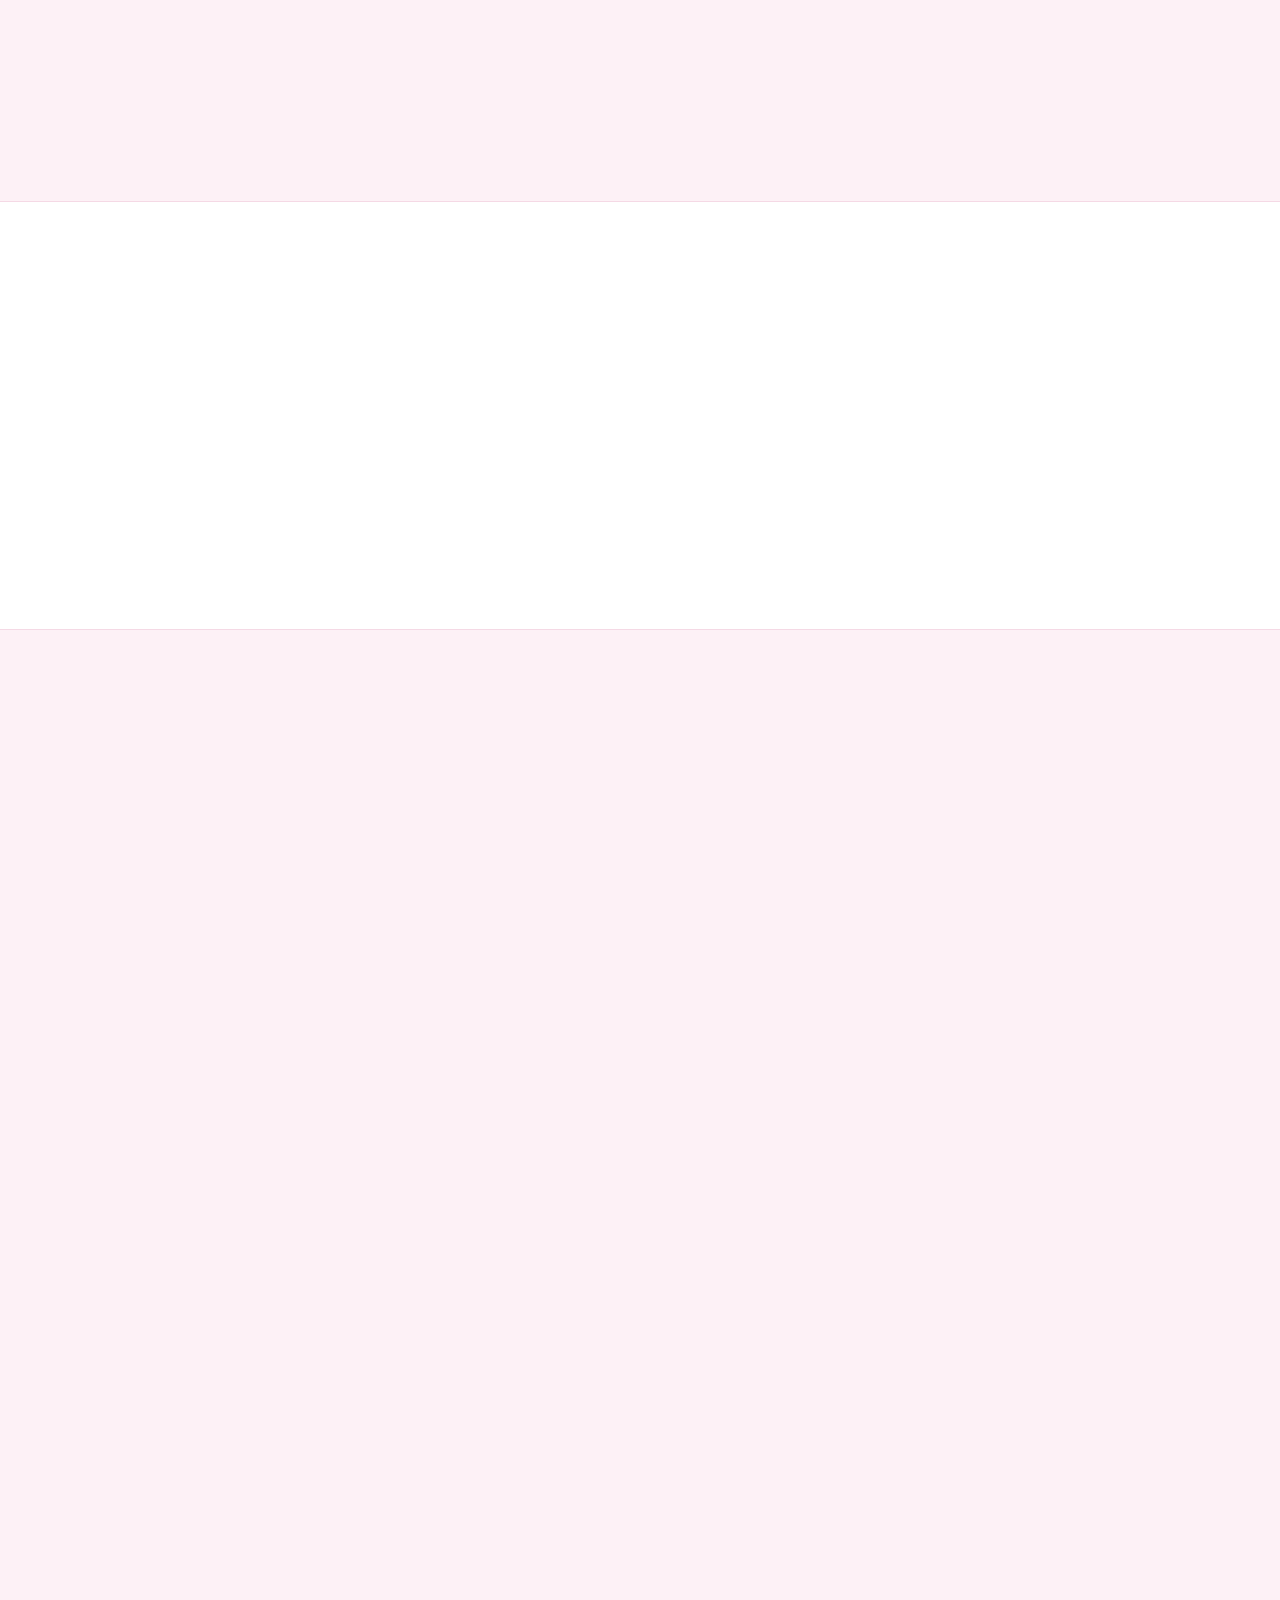
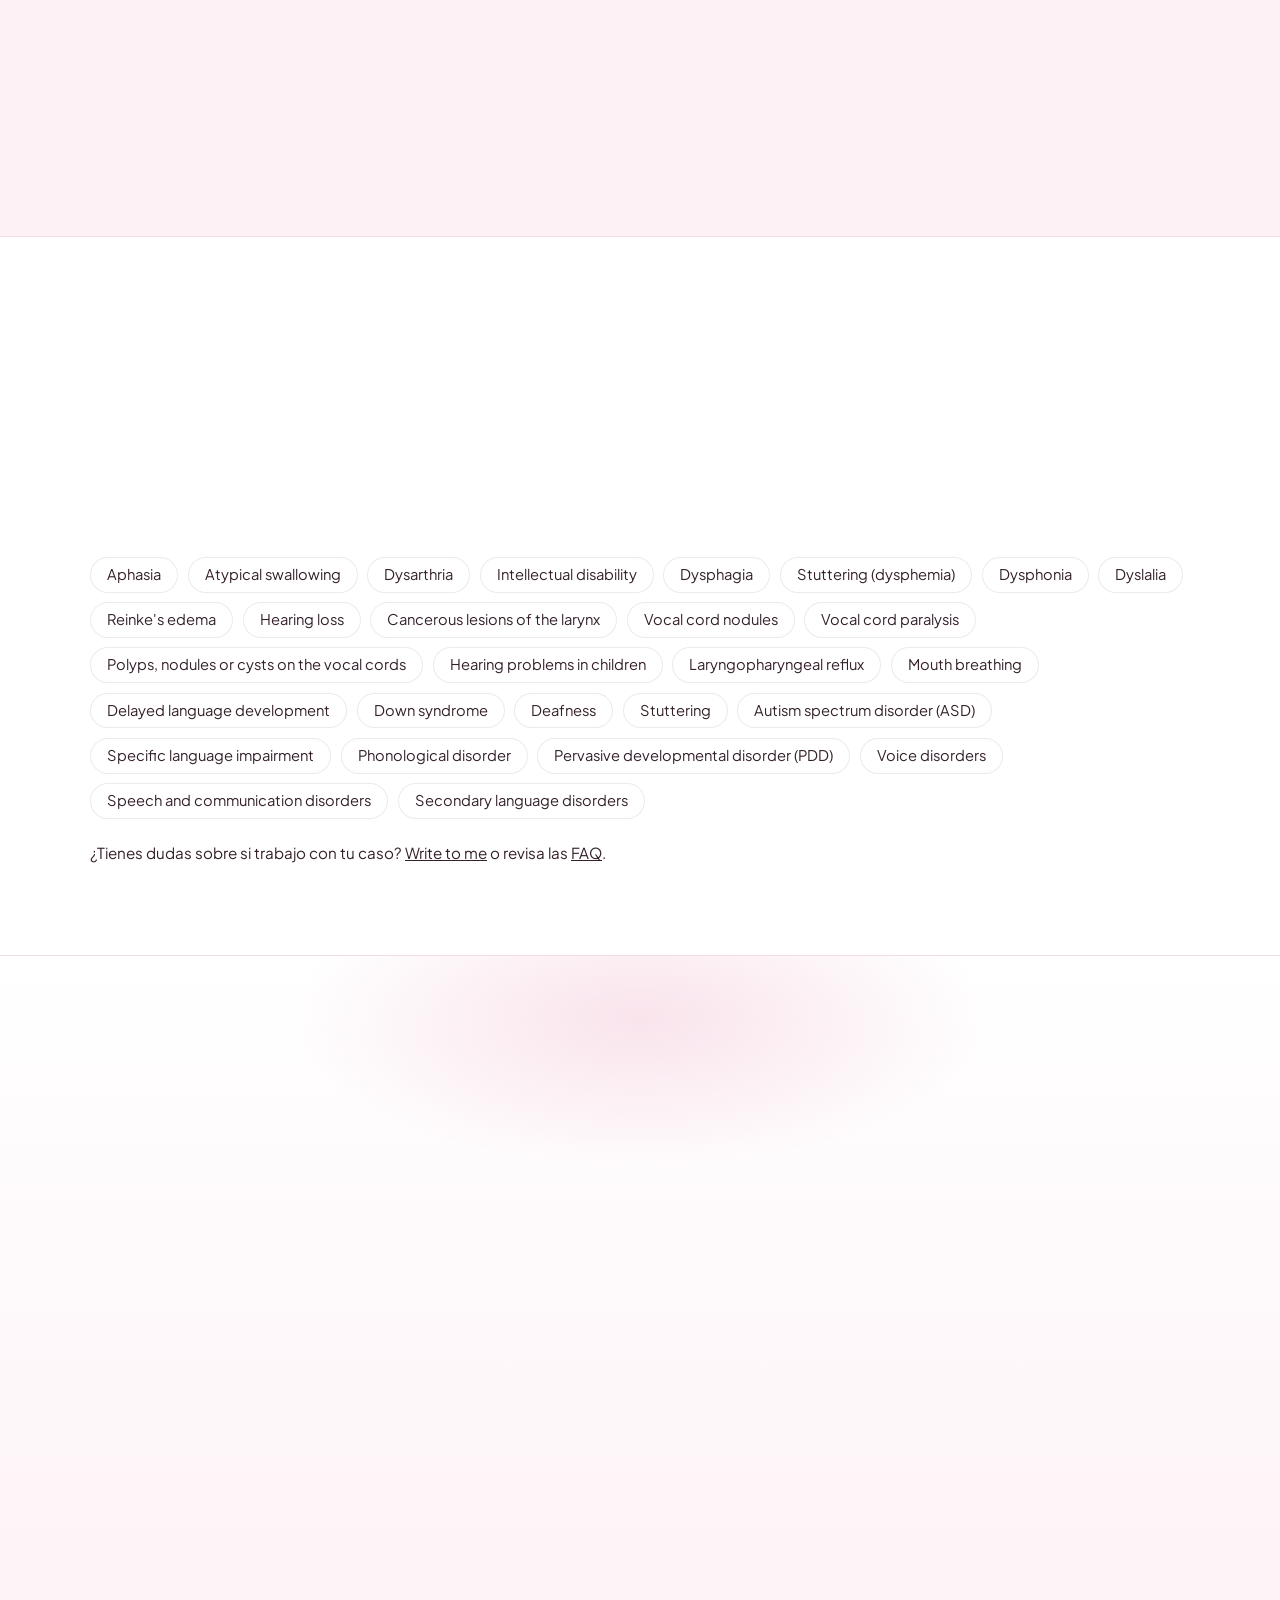
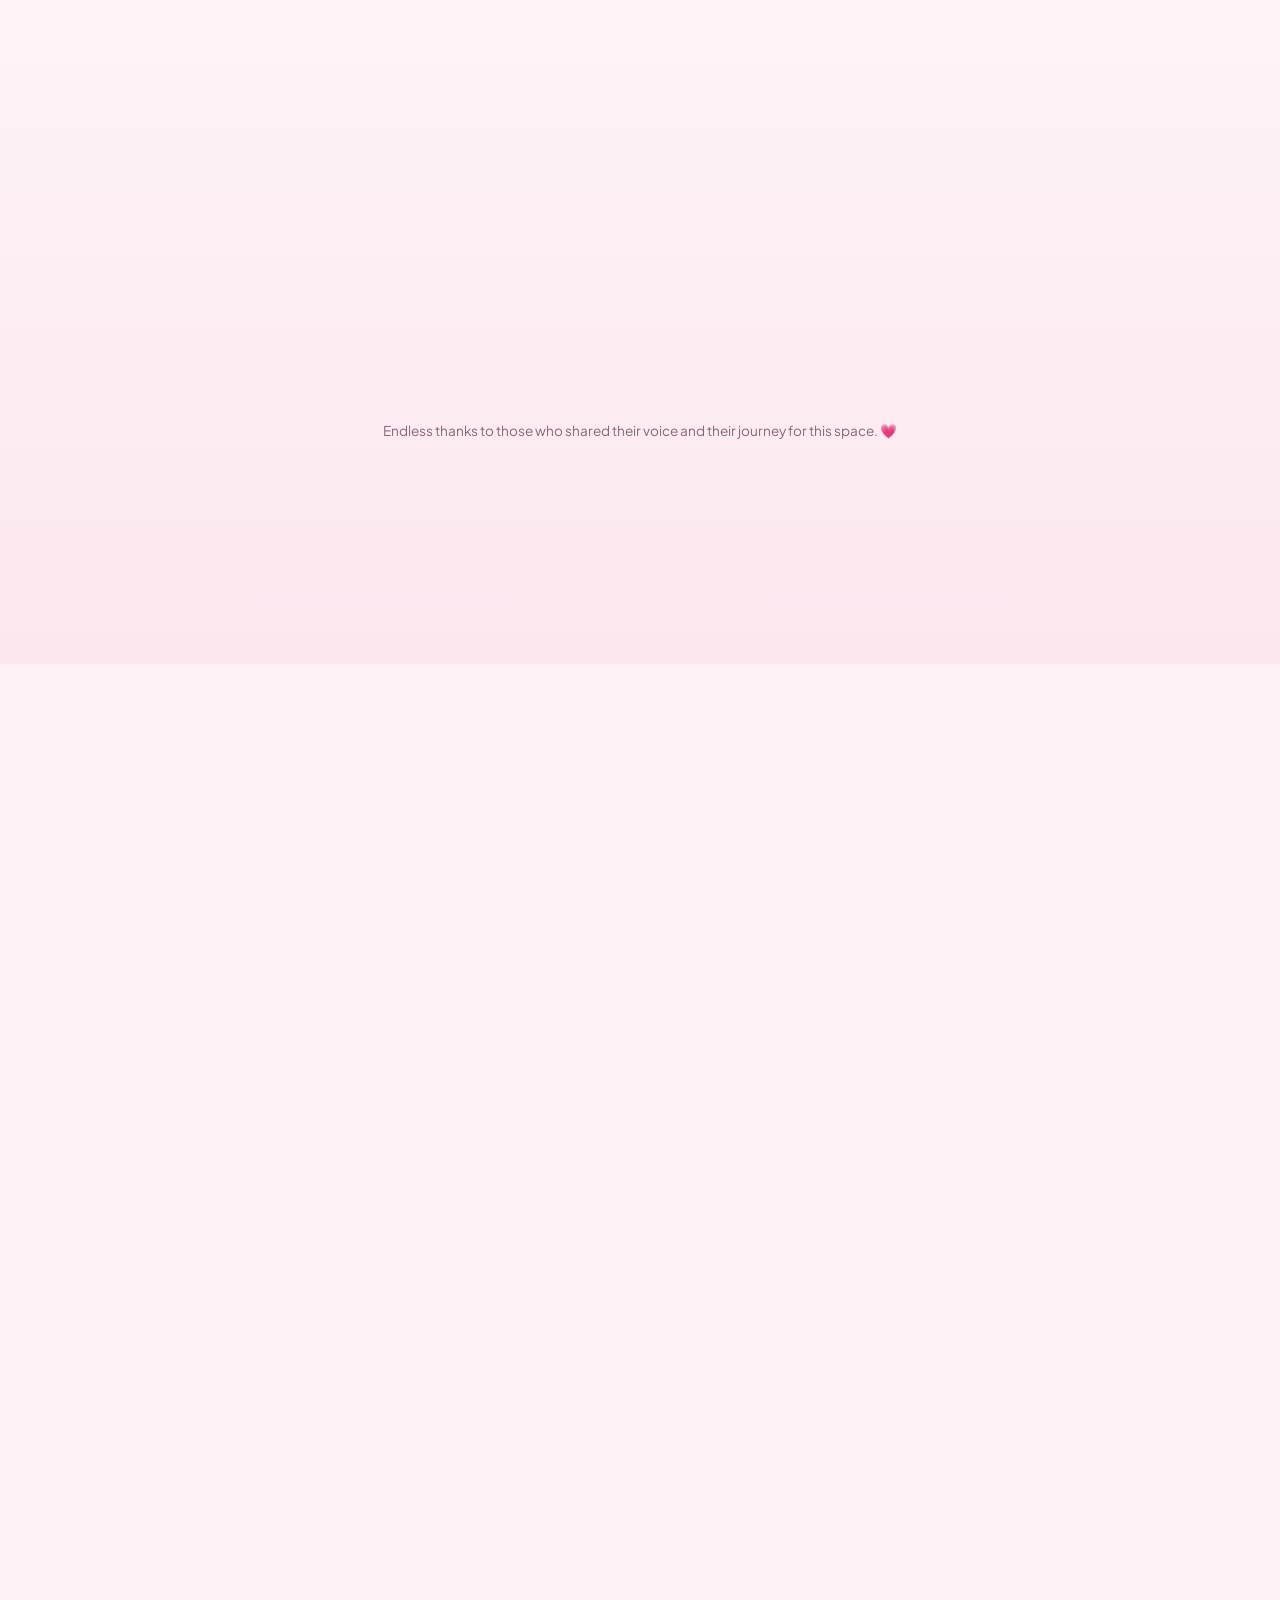
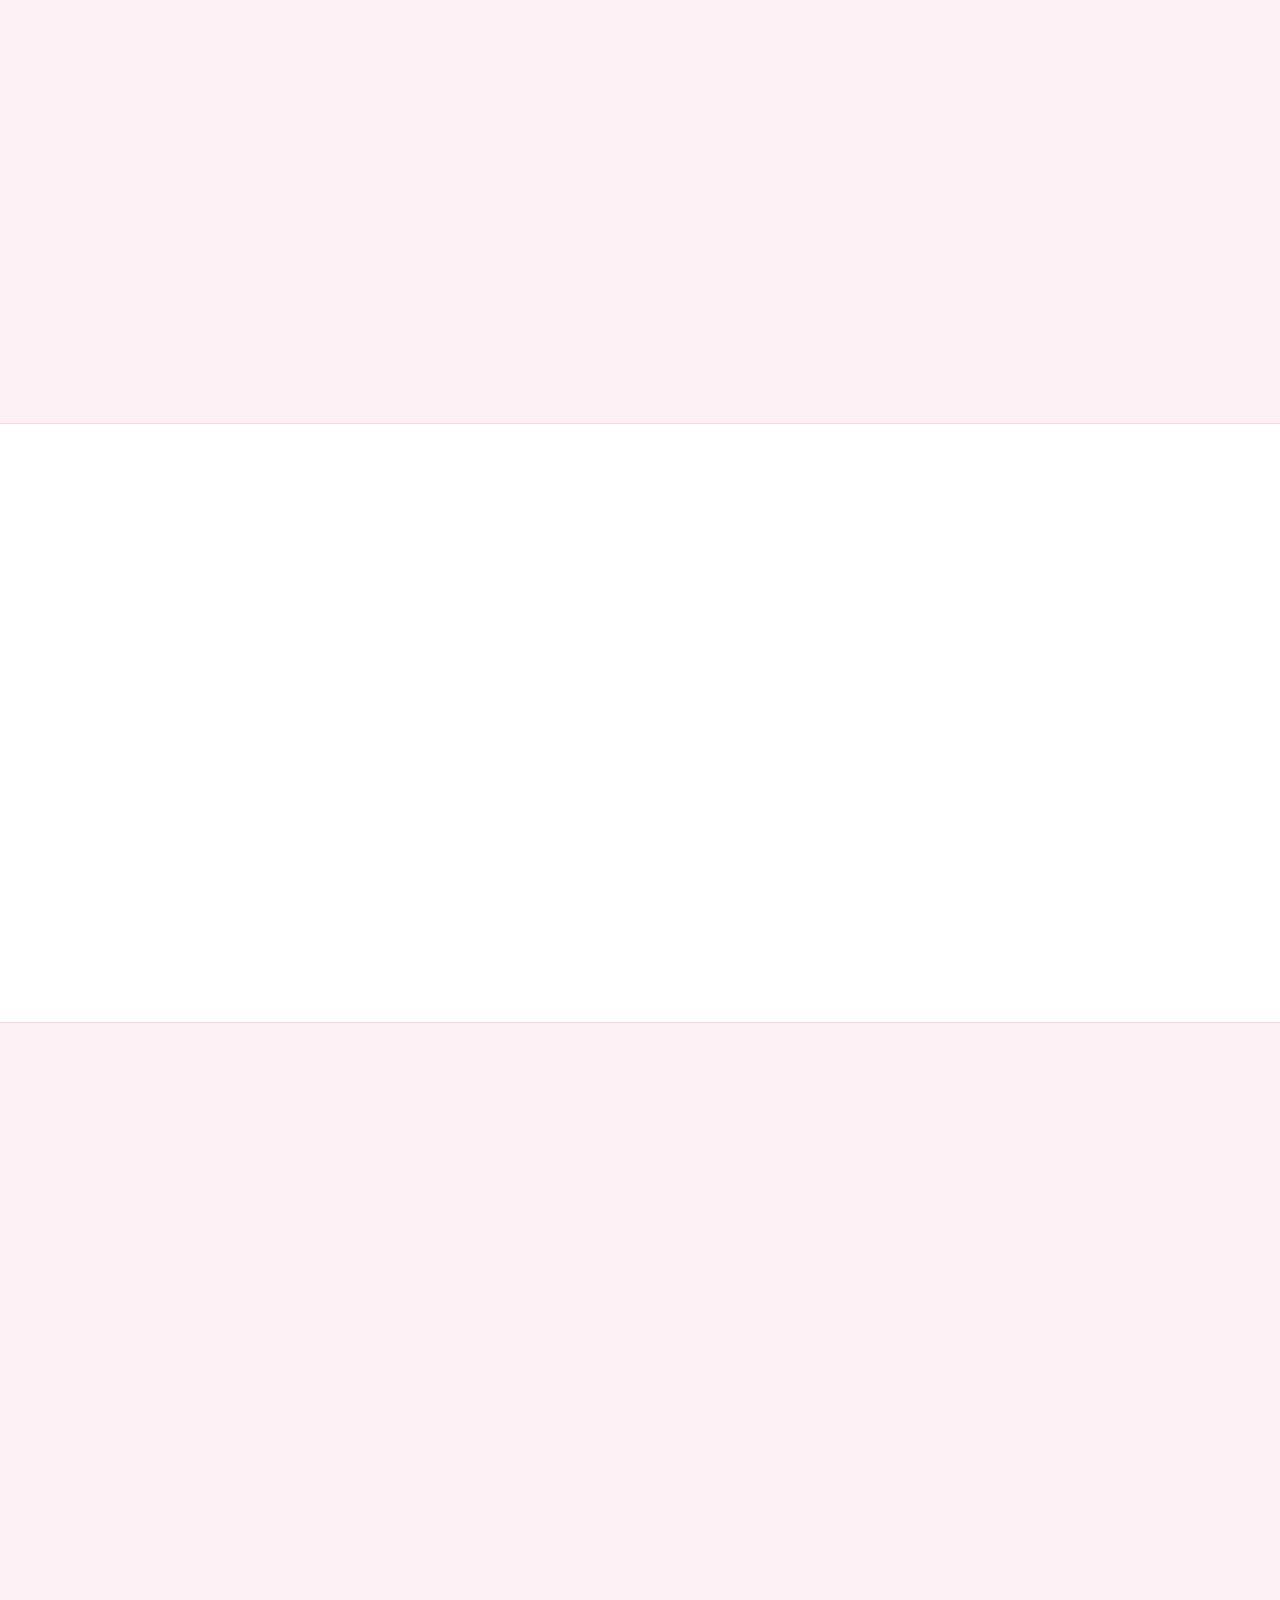
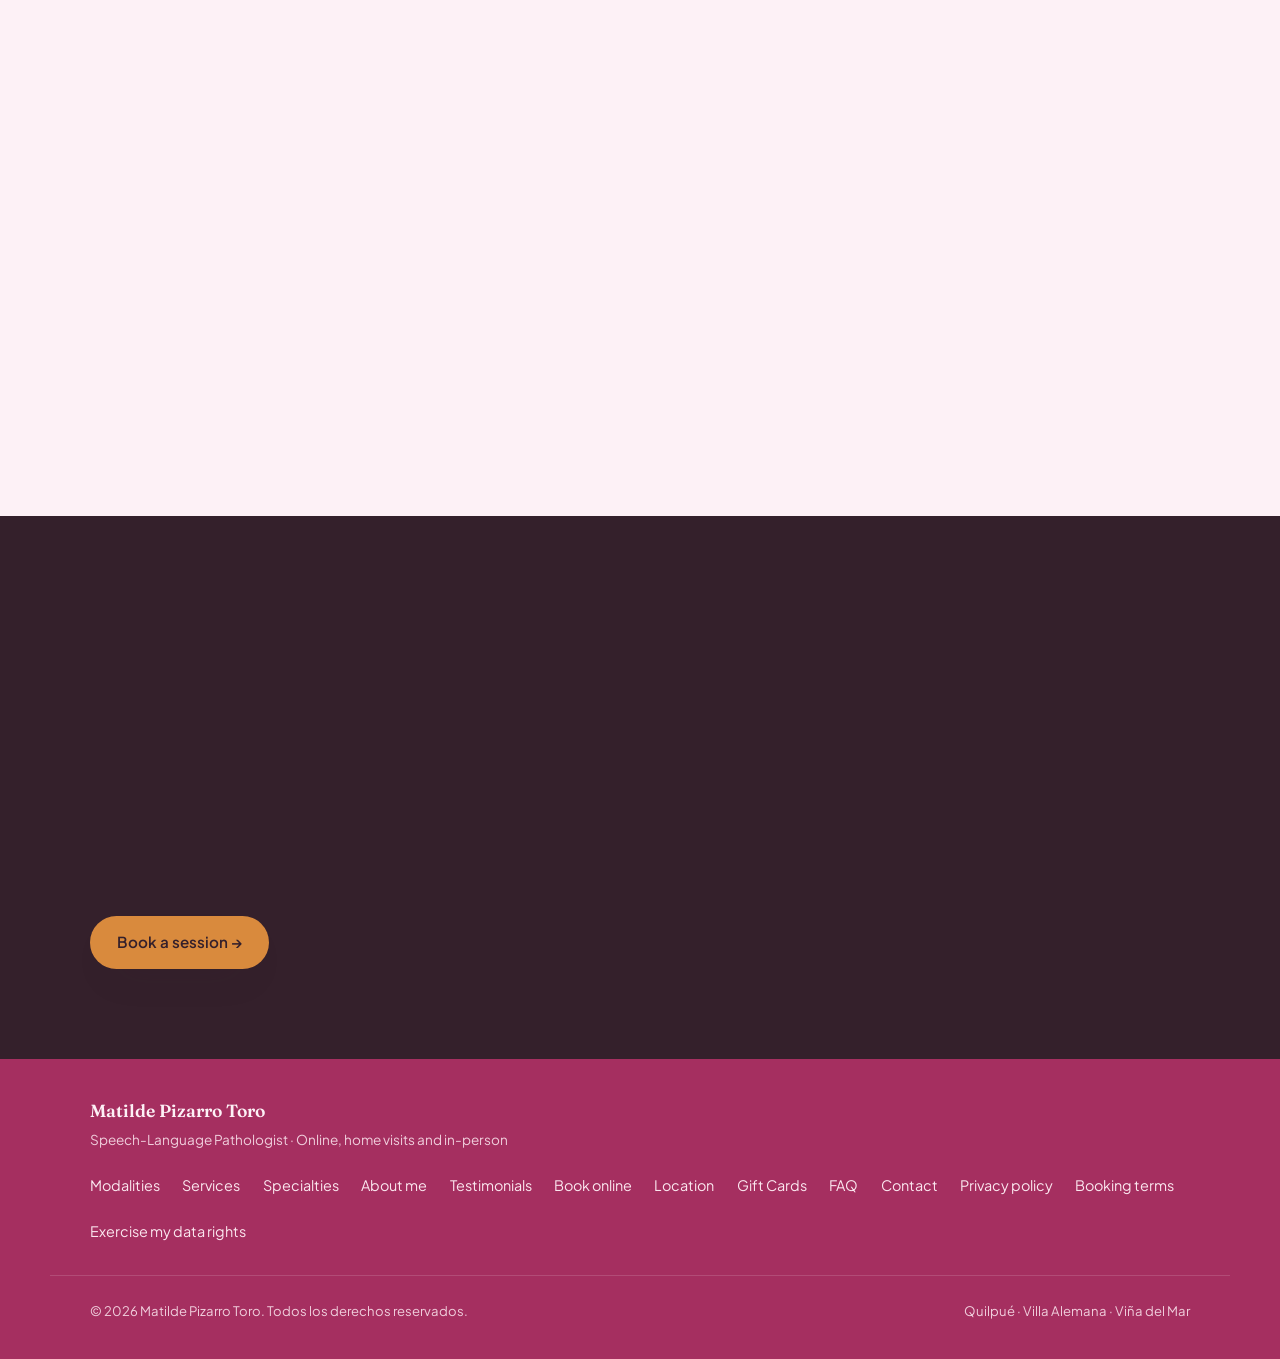
==== commit 93f0a9af: "Add files via upload" ====
--- a/fonoaudiologia-main/index.html
+++ b/fonoaudiologia-main/index.html
@@ -1,1742 +1,7 @@
 <!DOCTYPE html>
-<html lang="es-CL">
-<head>
-<!--
-  ============================================================
-  SITIO WEB — Matilde Pizarro Toro, Fonoaudióloga
-  ============================================================
-  Última actualización (16 de julio de 2026):
-    - Aviso de temporal de lluvias: se extendió el bloqueo de
-      atenciones presenciales y a domicilio hasta el martes 21 de
-      julio (antes llegaba solo al domingo 19). El aviso fijo de la
-      tarjeta de Agenda ("rainScheduleNote") ahora se OCULTA SOLO,
-      sin tocar el HTML, a partir del 22 de julio de 2026 (buscar
-      "rainNoticeUntil" en el <script> final si algún día hay que
-      cambiar esa fecha por otro temporal). El bloqueo por día en
-      el calendario (BOOKING_CONFIG.onlineOnlyDates) ya se ajusta
-      solo, porque el calendario nunca muestra días pasados.
-    - Servicios: se agregó una tarjeta específica "Voz cantada y
-      uso profesional de la voz" para dejar explícito el trabajo
-      con cantantes, locutores, profesores y otras personas que
-      usan la voz de forma profesional o artística. También se
-      sumó una mención a esta especialidad en "Sobre mí" (se
-      corrigió además un párrafo vacío que había quedado ahí) y
-      una pregunta nueva en "Preguntas frecuentes" con su entrada
-      correspondiente en el esquema FAQPage.
-    - Nueva sección "Gift Cards" (entre Testimonios y Agenda, con
-      su propio link en el menú): dos tarjetas — Evaluación Vocal
-      ($20.000) y 10 Sesiones ($170.000) — con botón directo a
-      WhatsApp para coordinar el regalo. Se agregó también una
-      pregunta en el FAQ explicando cómo comprarlas.
-    - Ubicación: se agregó el nombre del edificio y el piso
-      (Edificio Contemporáneo, Piso 7) junto a la oficina 702, en
-      el texto de la sección y en el JSON-LD de dirección.
-
-  Actualización anterior (14 de julio de 2026):
-    - Agenda: se agregó un aviso visible con los datos de abono
-      ($10.000 a la cuenta Matilde Pizarro Toro, Banco de Chile,
-      Cuenta Vista N° 00-000-11210-20) que se pide para confirmar
-      atenciones presenciales u online. Aparece en la tarjeta de
-      Agenda (antes del calendario), se repite bajo el formulario
-      y se agregó como pregunta nueva en "Preguntas frecuentes"
-      (con su entrada correspondiente en el esquema FAQPage).
-    - Agenda: se bloquearon las atenciones presenciales y a domicilio
-      del jueves 16 al domingo 19 de julio de 2026 por temporal de
-      lluvias — esos días solo se atiende online. Los días se marcan
-      en el calendario con un puntito azul y, al elegirlos, el
-      formulario deja fija la modalidad en "Online" (se deshabilitan
-      "A domicilio" y "Presencial") y se muestra un aviso explicando
-      el motivo. Esto se controla en BOOKING_CONFIG.onlineOnlyDates,
-      al final del archivo — para agregar o quitar fechas de este
-      bloqueo por lluvia, solo edita ese objeto.
-
-  Actualización anterior:
-    - Se agregó un botón flotante de WhatsApp (esquina inferior
-      derecha, visible en todas las secciones) para que agendar o
-      preguntar sea más directo, sobre todo en celular.
-    - Nueva sección "Preguntas frecuentes" (antes de Contacto), con
-      dudas típicas antes de agendar (derivación médica, Fonasa/
-      Isapre, duración de la primera sesión, cancelaciones, inglés,
-      requisitos para sesión online) + su propio esquema FAQPage
-      para buscadores. Los puntos marcados con línea punteada
-      naranja (clase "fill-me") son los que debes confirmar o
-      ajustar con tu información real (por ejemplo, si tienes
-      convenio con alguna Isapre).
-    - SEO/redes sociales: se agregaron etiquetas og:image y
-      twitter:card (usan tu foto de "Sobre mí"); cuando publiques
-      el sitio en su dominio final, cámbialas por la URL absoluta
-      de la imagen (ver comentario junto a esas etiquetas en el
-      <head>).
-    - Foto de "Sobre mí": se reemplazó por una versión más nítida
-      (recorte de cabeza y hombros, escalada con más resolución
-      para que no se vea pixelada en pantallas grandes).
-    - Se agregó que la atención es en español e inglés (certificación
-      B1 TOEIC Bridge): aparece como dato en el Hero (franja de
-      estadísticas), en "Sobre mí", en la nueva FAQ, y como dato
-      técnico en el JSON-LD del <head> (availableLanguage).
-    - Agenda: se bloquearon sin horas disponibles los días 9, 10 y
-      11 de julio de 2026, y el 14 de agosto de 2026 (cumpleaños de
-      Matilde, con el mensaje "Hoy es el cumpleaños de tu
-      fonoaudióloga"). También se bloquearon los feriados: 15 de
-      agosto, 18 y 19 de septiembre, 31 de octubre, 1 de noviembre,
-      8 de diciembre y 25 de diciembre de 2026. Todo esto se
-      controla en BOOKING_CONFIG.blockedDates, al final del
-      archivo — el día sigue visible en el calendario (con un
-      puntito rosa) pero al elegirlo se muestra el mensaje
-      correspondiente y no aparecen horarios para reservar.
-    - Testimonios: se reemplazaron los 3 videos de la sección "Testimonios"
-      por versiones editadas. El testimonio que antes estaba dividido en
-      "parte 1" y "parte 2" ahora es un solo video (una sola tarjeta); los
-      otros dos videos (el primer testimonio y el de "Dentro de una
-      sesión") fueron reemplazados por sus versiones mejoradas. Por eso
-      ahora quedan solo 3 tarjetas en vez de 4.
-    - Agenda: el calendario ahora consulta automáticamente una Google
-      Sheet (a través de un Google Apps Script publicado como Web App)
-      para saber qué horarios ya fueron reservados por otra persona y
-      mostrarlos como "Reservado" (deshabilitados). Esto es necesario
-      porque el sitio es estático (GitHub Pages) y no tiene backend
-      propio. TIENES QUE PEGAR la URL de tu Apps Script en
-      BOOKING_CONFIG.appsScriptUrl más abajo — mientras esa URL no esté
-      configurada, el calendario sigue funcionando igual que antes (sin
-      bloquear horarios ocupados). Ver las instrucciones paso a paso que
-      te compartió Claude junto con estos archivos para crear la Sheet y
-      el Apps Script.
-    - Agenda: ahora queda habilitada todo el año de forma rodante
-      (365 días desde el día en que alguien visita la página, ya
-      no se corta a las 3 semanas). Se abrieron sábado y domingo,
-      pero quedan reservados solo para "lavado de oídos a
-      domicilio": esos días el formulario bloquea automáticamente
-      la modalidad en "A domicilio" y se lo avisa a quien agenda.
-      Lunes a viernes sigue exactamente igual que antes (todas las
-      modalidades, mismos horarios). Todo esto se controla en
-      BOOKING_CONFIG, al final del archivo.
-    - Se agregó la sección "Modalidades" (online, a domicilio en
-      Quilpué/Villa Alemana/Viña del Mar, y presencial en Viña del
-      Mar) y un selector de modalidad en el formulario de Agenda.
-      Reemplaza a la antigua sección "El espacio".
-    - Las menciones a Centro Brainland se redujeron a UNA sola,
-      en la sección "Ubicación", redactada como box arrendado de
-      forma independiente (no es relación laboral ni con Matilde
-      ni con el centro) — el resto del sitio habla en general de
-      "atención presencial en Viña del Mar".
-
-    - Instagram integrado en la sección "Contacto":
-      @fonotrans (https://www.instagram.com/fonotrans/).
-    - Se eliminó la especialidad "Tartamudez (disfemia)" de la
-      sección "Servicios" a pedido.
-
-  Queda pendiente solo este texto (tiene un subrayado punteado
-  naranja en la página):
-
-    1) Verificar el N° de WhatsApp/teléfono: el CV traía
-       "+569 971710225" (12 dígitos, uno de más para un celular
-       chileno). Se usó +56 9 7171 0225 asumiendo un 9 duplicado
-       por error de tipeo — confírmalo antes de publicar en
-       "Contacto", en el JSON-LD del <head> y en el enlace wa.me.
-
-  La sección AGENDA tiene un calendario y formulario propios
-  (no es el calendario de Skedu embebido: Skedu no permite eso).
-  Cuando alguien envía el formulario, te llega un correo con el
-  día/hora que pidió (y ahora también la modalidad elegida) —
-  tú revisas tu agenda real en Skedu y confirmas por correo o
-  WhatsApp. El formulario ya está conectado a Formspree (ver
-  comentario "CONFIGURACIÓN DEL FORMULARIO" en la sección de
-  Agenda) y revisa BOOKING_CONFIG en el <script> final para poner
-  tus días/horarios reales.
-
-  Los archivos de fotos/videos van en la carpeta assets/ junto
-  a este index.html (assets/img y assets/video) — mantén esa
-  carpeta junto al archivo al subir el sitio a tu hosting.
-  ============================================================
--->
-<meta charset="UTF-8">
-<meta name="viewport" content="width=device-width, initial-scale=1.0">
-<title>Matilde Pizarro Toro | Fonoaudióloga en Quilpué, Villa Alemana y Viña del Mar</title>
-<meta name="description" content="Matilde Pizarro Toro, Fonoaudióloga. Evaluación y tratamiento de lenguaje, habla, voz y deglución para niños y adultos, otoscopia y acompañamiento vocal afirmativo. Sesiones online, a domicilio en Quilpué, Villa Alemana y Viña del Mar, y presencial en Viña del Mar. Reserva tu hora en línea.">
-<meta name="theme-color" content="#D6447E">
-<meta property="og:type" content="website">
-<meta property="og:title" content="Matilde Pizarro Toro | Fonoaudióloga en Quilpué, Villa Alemana y Viña del Mar">
-<meta property="og:description" content="Evaluación y tratamiento de lenguaje, habla, voz y deglución para niños y adultos. Online, a domicilio y presencial. Reserva tu hora en línea.">
-<meta property="og:image" content="assets/img/matilde-foto.jpg">
-<meta property="og:locale" content="es_CL">
-<meta name="twitter:card" content="summary_large_image">
-<meta name="twitter:title" content="Matilde Pizarro Toro | Fonoaudióloga en Quilpué, Villa Alemana y Viña del Mar">
-<meta name="twitter:description" content="Evaluación y tratamiento de lenguaje, habla, voz y deglución para niños y adultos. Online, a domicilio y presencial.">
-<meta name="twitter:image" content="assets/img/matilde-foto.jpg">
-<!-- Cuando tengas el dominio final publicado, reemplaza estas 4 líneas por
-     la URL absoluta (ej: https://tudominio.cl/assets/img/matilde-foto.jpg)
-     — las redes sociales no siempre leen bien las imágenes con ruta
-     relativa. También puedes agregar aquí <link rel="canonical" ...>
-     con la URL definitiva del sitio. -->
-<link rel="icon" type="image/svg+xml" href="data:image/svg+xml,%3Csvg xmlns='http://www.w3.org/2000/svg' viewBox='0 0 100 100'%3E%3Ccircle cx='50' cy='50' r='48' fill='%23D6447E'/%3E%3Cpath d='M20 50 L35 50 L42 30 L50 70 L58 40 L65 50 L80 50' stroke='%23FDF1F6' stroke-width='6' fill='none' stroke-linecap='round' stroke-linejoin='round'/%3E%3C/svg%3E">
-<link rel="preconnect" href="https://fonts.googleapis.com">
-<link rel="preconnect" href="https://fonts.gstatic.com" crossorigin>
-<link href="https://fonts.googleapis.com/css2?family=Fraunces:ital,wght@0,400;0,500;0,600;0,700;1,500&amp;family=Plus+Jakarta+Sans:wght@400;500;600;700&amp;family=IBM+Plex+Mono:wght@400;500&amp;display=swap" rel="stylesheet">
-
-<script type="application/ld+json">
-{
-  "@context": "https://schema.org",
-  "@type": "MedicalBusiness",
-  "name": "Matilde Pizarro Toro — Fonoaudióloga",
-  "description": "Atención fonoaudiológica para niños y adultos: lenguaje, habla, voz y deglución. Modalidad online, a domicilio y presencial.",
-  "areaServed": ["Viña del Mar", "Quilpué", "Villa Alemana"],
-  "address": {
-    "@type": "PostalAddress",
-    "streetAddress": "C. Limache 1724, Edificio Contemporáneo, Piso 7, Oficina 702",
-    "addressLocality": "Viña del Mar",
-    "addressRegion": "Valparaíso",
-    "addressCountry": "CL"
-  },
-  "geo": {
-    "@type": "GeoCoordinates",
-    "latitude": -33.0292166,
-    "longitude": -71.5396096
-  },
-  "telephone": "+56 9 7171 0225",
-  "email": "matildepizarrotoro@gmail.com",
-  "medicalSpecialty": "SpeechAndLanguagePathology",
-  "availableLanguage": ["Spanish", "English"]
-}
-</script>
-
-<script type="application/ld+json">
-{
-  "@context": "https://schema.org",
-  "@type": "FAQPage",
-  "mainEntity": [
-    {
-      "@type": "Question",
-      "name": "¿Necesito una derivación médica para agendar?",
-      "acceptedAnswer": { "@type": "Answer", "text": "No es obligatorio. Se puede agendar directamente una evaluación; si se necesita el apoyo de otro especialista, se coordina durante el proceso." }
-    },
-    {
-      "@type": "Question",
-      "name": "¿Cuánto dura la primera sesión?",
-      "acceptedAnswer": { "@type": "Answer", "text": "La primera sesión es de evaluación y dura aproximadamente 45 a 60 minutos, según la edad y el motivo de consulta." }
-    },
-    {
-      "@type": "Question",
-      "name": "¿Trabajas con cantantes o personas que usan la voz de forma profesional?",
-      "acceptedAnswer": { "@type": "Answer", "text": "Sí, trabajo con cantantes y con personas que usan su voz de forma profesional o artística (locutores, profesores, médicos, abogados), ayudándolas a mejorar su rendimiento vocal, prevenir lesiones y resolver la disfonía, la voz cansada o las dificultades al cantar." }
-    },
-    {
-      "@type": "Question",
-      "name": "¿Hacen sesiones en inglés?",
-      "acceptedAnswer": { "@type": "Answer", "text": "Sí, la atención está disponible en español e inglés (certificación B1 TOEIC Bridge)." }
-    },
-    {
-      "@type": "Question",
-      "name": "¿Necesito pagar un abono para confirmar mi hora?",
-      "acceptedAnswer": { "@type": "Answer", "text": "Sí, para atenciones presenciales u online se solicita un abono de $10.000 a la cuenta Matilde Pizarro Toro, Banco de Chile, Cuenta Vista N° 00-000-11210-20. Con el abono realizado, la hora queda confirmada." }
-    },
-    {
-      "@type": "Question",
-      "name": "¿Cómo compro o regalo una Gift Card?",
-      "acceptedAnswer": { "@type": "Answer", "text": "Se coordina por WhatsApp: se elige entre la Gift Card de Evaluación Vocal o la de 10 Sesiones, se paga por transferencia y se entrega la gift card con su fecha de emisión y vigencia de 3 meses." }
-    }
-  ]
-}
-</script>
-
-<style>
-/* ============================================================
-   TOKENS
-   ============================================================ */
-:root{
-  --paper:#FDF1F6;
-  --paper-alt:#FFFFFF;
-  --ink:#34202B;
-  --ink-soft:#8C6478;
-  --voice:#D6447E;
-  --voice-deep:#A52F60;
-  --amber:#D98A3D;
-  --amber-deep:#BD7530;
-  --sage:#6F8F76;
-  --line:#F5D9E5;
-  --radius-sm:12px;
-  --radius-md:20px;
-  --radius-lg:30px;
-  --shadow-soft:0 18px 40px -22px rgba(52,32,43,0.32);
-  --font-display:'Fraunces', Georgia, serif;
-  --font-body:'Plus Jakarta Sans', system-ui, -apple-system, sans-serif;
-  --font-mono:'IBM Plex Mono', ui-monospace, 'Courier New', monospace;
-}
-
-/* ============================================================
-   RESET / BASE
-   ============================================================ */
-*,*::before,*::after{box-sizing:border-box;}
-html{scroll-behavior:smooth;}
-@media (prefers-reduced-motion: reduce){
-  html{scroll-behavior:auto;}
-  *,*::before,*::after{animation-duration:0.01ms !important;animation-iteration-count:1 !important;transition-duration:0.01ms !important;}
-}
-body{margin:0;background:var(--paper);color:var(--ink);font-family:var(--font-body);-webkit-font-smoothing:antialiased;line-height:1.6;}
-img,svg{display:block;max-width:100%;}
-a{color:inherit;}
-ul,ol{list-style:none;margin:0;padding:0;}
-h1,h2,h3,p{margin:0;}
-button{font:inherit;background:none;border:none;}
-section[id]{scroll-margin-top:84px;}
-.visually-hidden{position:absolute;width:1px;height:1px;padding:0;margin:-1px;overflow:hidden;clip:rect(0,0,0,0);white-space:nowrap;border:0;}
-.skip-link{position:absolute;left:1rem;top:-60px;background:var(--ink);color:#fff;padding:.7rem 1.2rem;border-radius:0 0 10px 10px;z-index:300;transition:top .25s ease;text-decoration:none;font-weight:600;}
-.skip-link:focus{top:0;}
-:focus-visible{outline:3px solid var(--voice);outline-offset:3px;}
-
-.container{max-width:1180px;margin-inline:auto;padding-inline:clamp(1.25rem,4vw,2.5rem);}
-
-.eyebrow{font-family:var(--font-mono);font-size:.78rem;letter-spacing:.1em;text-transform:uppercase;color:var(--voice);margin-bottom:1rem;font-weight:500;}
-.fill-me{border-bottom:2px dashed var(--amber);padding-bottom:1px;font-weight:600;}
-
-/* ============================================================
-   BUTTONS
-   ============================================================ */
-.btn{display:inline-flex;align-items:center;gap:.5rem;font-family:var(--font-body);font-weight:600;font-size:.95rem;padding:.85rem 1.6rem;border-radius:999px;text-decoration:none;border:1.5px solid transparent;cursor:pointer;transition:transform .25s ease, box-shadow .25s ease, background-color .25s ease, color .25s ease, border-color .25s ease;white-space:nowrap;}
-.btn-primary{background:var(--amber);color:var(--ink);box-shadow:var(--shadow-soft);}
-.btn-primary:hover{background:var(--amber-deep);transform:translateY(-2px);}
-.btn-ghost{background:transparent;color:var(--voice);border-color:var(--voice);}
-.btn-ghost:hover{background:var(--voice);color:#fff;}
-.btn-sm{padding:.6rem 1.15rem;font-size:.85rem;}
-
-/* ============================================================
-   REVEAL ANIMATION
-   ============================================================ */
-.reveal{opacity:0;transform:translateY(18px);transition:opacity .7s ease, transform .7s ease;}
-.reveal.is-visible{opacity:1;transform:translateY(0);}
-
-/* ============================================================
-   HEADER / NAV
-   ============================================================ */
-.site-header{position:sticky;top:0;z-index:100;background:rgba(253,241,246,0.86);backdrop-filter:blur(10px);-webkit-backdrop-filter:blur(10px);border-bottom:1px solid var(--line);}
-.nav-inner{display:flex;align-items:center;justify-content:space-between;gap:1rem;padding-block:.9rem;}
-.brand{display:flex;flex-direction:column;line-height:1.2;text-decoration:none;}
-.brand-name{font-family:var(--font-display);font-weight:600;font-size:1.2rem;color:var(--ink);}
-.brand-tag{font-family:var(--font-mono);font-size:.62rem;letter-spacing:.08em;text-transform:uppercase;color:var(--voice);}
-.nav-links{display:flex;align-items:center;gap:1.9rem;}
-.nav-links a:not(.btn){font-weight:500;font-size:.94rem;text-decoration:none;color:var(--ink);position:relative;padding-bottom:2px;}
-.nav-links a:not(.btn)::after{content:"";position:absolute;left:0;right:0;bottom:-4px;height:2px;background:var(--amber);transform:scaleX(0);transform-origin:left;transition:transform .25s ease;}
-.nav-links a:not(.btn):hover::after{transform:scaleX(1);}
-.nav-cta-mobile{display:none;}
-.nav-actions{display:flex;align-items:center;gap:.75rem;}
-.nav-toggle{display:none;cursor:pointer;padding:.4rem;}
-.nav-toggle span{display:block;width:23px;height:2px;background:var(--ink);margin:5px 0;transition:transform .25s ease, opacity .25s ease;}
-.nav-toggle[aria-expanded="true"] span:nth-child(1){transform:translateY(7px) rotate(45deg);}
-.nav-toggle[aria-expanded="true"] span:nth-child(2){opacity:0;}
-.nav-toggle[aria-expanded="true"] span:nth-child(3){transform:translateY(-7px) rotate(-45deg);}
-
-@media (max-width:880px){
-  .nav-cta-desktop{display:none;}
-  .nav-cta-mobile{display:block;margin-top:.5rem;}
-  .nav-toggle{display:block;}
-  .nav-links{position:fixed;inset:0 0 0 28%;height:100vh;background:var(--paper-alt);flex-direction:column;justify-content:center;align-items:flex-start;gap:1.6rem;padding:2rem 2.2rem;transform:translateX(100%);transition:transform .35s ease;border-left:1px solid var(--line);box-shadow:-12px 0 30px -18px rgba(0,0,0,.25);}
-  .nav-links.is-open{transform:translateX(0);}
-  body.nav-open{overflow:hidden;}
-}
-
-/* ============================================================
-   HERO
-   ============================================================ */
-.hero{position:relative;overflow:hidden;padding-top:clamp(3.5rem,7vw,6rem);}
-.hero::before{content:"";position:absolute;top:-130px;right:-160px;width:520px;height:520px;background:radial-gradient(circle, rgba(214,68,126,.18), transparent 70%);border-radius:50%;pointer-events:none;}
-.hero::after{content:"";position:absolute;bottom:-160px;left:-150px;width:440px;height:440px;background:radial-gradient(circle, rgba(217,138,61,.14), transparent 70%);border-radius:50%;pointer-events:none;}
-.hero-inner{position:relative;padding-bottom:clamp(2.5rem,5vw,4rem);}
-.hero-title{font-family:var(--font-display);font-weight:600;font-size:clamp(2.3rem,1.55rem + 3.3vw,4.1rem);line-height:1.08;color:var(--ink);max-width:17ch;margin-bottom:1.4rem;}
-.hero-title em{font-style:italic;font-weight:500;color:var(--voice);}
-.hero-sub{font-size:1.15rem;font-weight:600;margin-bottom:.9rem;color:var(--ink);}
-.hero-desc{font-size:1.05rem;color:var(--ink-soft);max-width:48ch;margin-bottom:2.2rem;line-height:1.65;}
-.hero-actions{display:flex;gap:1rem;flex-wrap:wrap;margin-bottom:3.2rem;}
-.wave-wrap{margin-bottom:2.6rem;}
-.wave-wrap svg{width:100%;height:clamp(100px,17vw,190px);}
-.stop-a{stop-color:var(--amber);}
-.stop-b{stop-color:var(--voice);}
-.stop-c{stop-color:var(--voice-deep);}
-.hero-stats{display:flex;flex-wrap:wrap;gap:2.2rem;padding-top:2rem;border-top:1px solid var(--line);}
-.stat{display:flex;flex-direction:column;gap:.3rem;}
-.stat-label{font-family:var(--font-mono);font-size:.68rem;letter-spacing:.08em;color:var(--ink-soft);}
-.stat-value{font-weight:600;color:var(--ink);}
-
-/* ============================================================
-   SECTION GENERIC
-   ============================================================ */
-.section{padding-block:clamp(4rem,7vw,7rem);}
-.section-alt{background:var(--paper-alt);border-top:1px solid var(--line);border-bottom:1px solid var(--line);}
-.section-head{max-width:640px;margin-bottom:3rem;}
-.section-title{font-family:var(--font-display);font-weight:600;font-size:clamp(1.85rem,1.5rem + 1.5vw,2.5rem);color:var(--ink);margin-bottom:1rem;line-height:1.18;}
-.section-lead{color:var(--ink-soft);font-size:1.05rem;line-height:1.65;}
-.section-dark{background:var(--ink);}
-.section-dark .eyebrow{color:var(--amber);}
-.section-dark .section-title{color:var(--paper);}
-.section-dark .section-lead{color:#DCBAC9;}
-
-/* ============================================================
-   SOBRE MÍ
-   ============================================================ */
-.about-grid{display:grid;grid-template-columns:280px 1fr;gap:3.5rem;align-items:center;}
-.about-photo{text-align:center;}
-.photo-frame{width:230px;height:230px;border-radius:32px;margin:0 auto 1.1rem;background:linear-gradient(155deg, rgba(214,68,126,.16), rgba(217,138,61,.18));border:3px solid var(--paper-alt);box-shadow:var(--shadow-soft);overflow:hidden;display:flex;align-items:center;justify-content:center;color:var(--voice);}
-.photo-frame img{width:100%;height:100%;object-fit:cover;display:block;}
-.photo-frame svg{width:60px;height:60px;}
-@media (max-width:880px){.about-grid{grid-template-columns:1fr;}.about-photo{text-align:left;}.photo-frame{margin:0 0 1rem;}}
-
-/* ============================================================
-   SERVICIOS
-   ============================================================ */
-.services-grid{display:grid;grid-template-columns:repeat(auto-fit,minmax(255px,1fr));gap:1.5rem;}
-.service-card{background:var(--paper-alt);border:1px solid var(--line);border-radius:var(--radius-md);padding:clamp(1.5rem,2vw,2rem);transition:transform .25s ease, box-shadow .25s ease;}
-.service-card:hover{transform:translateY(-4px);box-shadow:var(--shadow-soft);}
-.icon-badge{width:52px;height:52px;border-radius:14px;display:flex;align-items:center;justify-content:center;background:linear-gradient(155deg, rgba(214,68,126,0.12), rgba(217,138,61,0.16));color:var(--voice);margin-bottom:1.1rem;}
-.icon-badge svg{width:26px;height:26px;}
-.service-card h3{font-size:1.08rem;font-weight:700;color:var(--ink);margin-bottom:.5rem;}
-.service-card p{font-size:.92rem;color:var(--ink-soft);line-height:1.55;}
-
-/* ============================================================
-   TESTIMONIOS
-   ============================================================ */
-.testimonios-section{position:relative;overflow:hidden;background:linear-gradient(180deg, #FFFFFF 0%, #FCE7EF 100%);}
-.testimonios-section::before{content:"";position:absolute;top:-90px;left:50%;transform:translateX(-50%);width:680px;height:300px;background:radial-gradient(ellipse, rgba(214,68,126,.14), transparent 72%);pointer-events:none;}
-.testi-grid{display:grid;grid-template-columns:repeat(auto-fit,minmax(230px,1fr));gap:1.6rem;position:relative;}
-.testi-card{background:var(--paper-alt);border:1px solid var(--line);border-radius:var(--radius-md);overflow:hidden;box-shadow:var(--shadow-soft);display:flex;flex-direction:column;transition:transform .25s ease;}
-.testi-card:hover{transform:translateY(-4px);}
-.testi-video-wrap{position:relative;width:100%;aspect-ratio:9/16;background:var(--ink);}
-.testi-video-wrap video{width:100%;height:100%;object-fit:cover;display:block;}
-.testi-name{display:flex;align-items:center;gap:.5rem;padding:1rem 1.1rem .2rem;font-family:var(--font-mono);font-size:.72rem;letter-spacing:.05em;text-transform:uppercase;color:var(--voice);}
-.testi-name svg{width:15px;height:15px;color:var(--amber);flex-shrink:0;}
-.testi-quote{padding:.5rem 1.1rem 1.2rem;font-size:.92rem;color:var(--ink);line-height:1.55;font-style:italic;}
-.testi-note{margin-top:2.6rem;font-size:.85rem;color:var(--ink-soft);text-align:center;position:relative;}
-
-/* ============================================================
-   AGENDA
-   ============================================================ */
-.steps-list{display:grid;grid-template-columns:repeat(auto-fit,minmax(220px,1fr));gap:1.75rem;margin:0 0 3rem;}
-.step{display:flex;gap:1rem;align-items:flex-start;}
-.step-num{font-family:var(--font-mono);font-weight:500;font-size:1.4rem;color:var(--amber);line-height:1.1;}
-.step h3{font-size:1.02rem;font-weight:700;margin-bottom:.35rem;color:var(--ink);}
-.step p{font-size:.9rem;color:var(--ink-soft);line-height:1.55;}
-
-.agenda-card{background:linear-gradient(180deg, rgba(214,68,126,0.06), rgba(217,138,61,0.05));border:1px solid var(--line);border-radius:var(--radius-lg);padding:clamp(1.25rem,2.5vw,2rem);}
-.agenda-card-head{display:flex;flex-wrap:wrap;gap:1rem;align-items:center;justify-content:space-between;margin-bottom:1.25rem;}
-.badge-live{display:inline-flex;align-items:center;gap:.55rem;font-family:var(--font-mono);font-size:.76rem;letter-spacing:.03em;color:var(--ink-soft);background:var(--paper-alt);border:1px solid var(--line);padding:.4rem .9rem .4rem .8rem;border-radius:999px;}
-.live-dot{width:8px;height:8px;border-radius:50%;background:var(--sage);display:inline-block;animation:pulse 1.8s ease-in-out infinite;}
-@keyframes pulse{0%,100%{box-shadow:0 0 0 0 rgba(111,143,118,.55);}50%{box-shadow:0 0 0 6px rgba(111,143,118,0);}}
-
-.agenda-iframe-wrap{position:relative;width:100%;background:#fff;}
-.agenda-iframe-wrap iframe{width:100%;height:680px;border:0;display:block;}
-@media (max-width:640px){.agenda-iframe-wrap iframe{height:540px;}}
-.agenda-fallback{margin-top:1.1rem;font-size:.9rem;color:var(--ink-soft);}
-.agenda-fallback a{color:var(--voice);font-weight:600;text-decoration:underline;text-underline-offset:3px;}
-.agenda-note{margin-top:1.25rem;font-size:.85rem;font-style:italic;color:var(--ink-soft);}
-.agenda-schedule-note{margin:0 0 1.25rem;font-size:.88rem;color:var(--ink-soft);background:var(--paper);border:1px dashed var(--line);border-radius:var(--radius-sm);padding:.75rem 1rem;}
-.agenda-schedule-note strong{color:var(--voice);font-weight:700;}
-
-/* ============================================================
-   BOOKING WIDGET (solicitud de hora — calendario propio + form)
-   ============================================================ */
-.booking-widget{background:var(--paper-alt);border:1px solid var(--line);border-radius:var(--radius-md);box-shadow:var(--shadow-soft);padding:clamp(1.1rem,2.5vw,1.75rem);}
-
-.booking-cal-head{display:flex;align-items:center;justify-content:space-between;margin-bottom:1rem;}
-.booking-cal-head .cal-month{font-family:var(--font-mono);font-size:.85rem;letter-spacing:.04em;text-transform:capitalize;color:var(--ink);font-weight:500;}
-.cal-nav{display:inline-flex;align-items:center;justify-content:center;width:34px;height:34px;border-radius:50%;border:1px solid var(--line);background:var(--paper-alt);color:var(--voice);font-size:1.1rem;line-height:1;cursor:pointer;transition:background-color .2s ease,transform .2s ease;}
-.cal-nav:hover{background:var(--paper);transform:translateY(-1px);}
-.cal-nav:disabled{opacity:.35;cursor:not-allowed;transform:none;}
-
-.booking-days{display:grid;grid-auto-flow:column;grid-auto-columns:1fr;gap:.5rem;overflow-x:auto;padding-bottom:.2rem;}
-.day-btn{display:flex;flex-direction:column;align-items:center;gap:.3rem;min-width:54px;padding:.65rem .4rem;border-radius:var(--radius-sm);border:1.5px solid var(--line);background:var(--paper-alt);cursor:pointer;font-family:var(--font-body);transition:border-color .2s ease,background-color .2s ease,transform .2s ease;}
-.day-btn .day-name{font-family:var(--font-mono);font-size:.68rem;letter-spacing:.04em;text-transform:uppercase;color:var(--ink-soft);}
-.day-btn .day-num{font-size:1.05rem;font-weight:700;color:var(--ink);}
-.day-btn:hover:not(:disabled){border-color:var(--voice);transform:translateY(-2px);}
-.day-btn.is-selected{background:var(--voice);border-color:var(--voice);}
-.day-btn.is-selected .day-name,.day-btn.is-selected .day-num{color:#fff;}
-.day-btn:disabled{opacity:.32;cursor:not-allowed;}
-.day-btn:disabled:hover{transform:none;border-color:var(--line);}
-.day-btn-weekend{position:relative;}
-.day-btn-weekend::after{content:'';position:absolute;top:6px;right:6px;width:6px;height:6px;border-radius:50%;background:var(--amber);}
-.day-btn-weekend.is-selected::after{background:#fff;}
-.day-btn-blocked{position:relative;opacity:.55;}
-.day-btn-blocked::after{content:'';position:absolute;top:6px;right:6px;width:6px;height:6px;border-radius:50%;background:var(--voice-deep);}
-.day-btn-blocked.is-selected{opacity:1;}
-.day-btn-weather{position:relative;}
-.day-btn-weather::after{content:'';position:absolute;top:6px;right:6px;width:6px;height:6px;border-radius:50%;background:#3E7CB1;}
-.day-btn-weather.is-selected::after{background:#fff;}
-.slot-blocked{font-style:normal;font-weight:600;color:var(--voice-deep);}
-
-/* FAQ */
-.faq-list{max-width:760px;margin:0 auto;display:flex;flex-direction:column;gap:.7rem;}
-.faq-item{background:var(--paper-alt);border:1.5px solid var(--line);border-radius:var(--radius-sm);padding:.2rem 1.2rem;}
-.faq-item summary{cursor:pointer;padding:1rem 0;font-weight:600;color:var(--ink);list-style:none;position:relative;padding-right:2rem;}
-.faq-item summary::-webkit-details-marker{display:none;}
-.faq-item summary::after{content:'+';position:absolute;right:0;top:.9rem;font-size:1.3rem;color:var(--voice);line-height:1;}
-.faq-item[open] summary::after{content:'−';}
-.faq-item p{padding-bottom:1.1rem;color:var(--ink-soft);margin:0;}
-
-/* Botón flotante de WhatsApp */
-.whatsapp-float{position:fixed;bottom:1.3rem;right:1.3rem;width:58px;height:58px;border-radius:50%;background:#25D366;color:#fff;display:flex;align-items:center;justify-content:center;box-shadow:0 10px 26px -8px rgba(0,0,0,.4);z-index:250;transition:transform .2s ease;}
-.whatsapp-float:hover{transform:scale(1.08);}
-.whatsapp-float svg{width:30px;height:30px;}
-@media (max-width:480px){.whatsapp-float{width:52px;height:52px;bottom:1rem;right:1rem;}}
-
-.booking-slots{margin-top:1.4rem;padding-top:1.4rem;border-top:1px dashed var(--line);}
-.booking-slots-label{font-size:.88rem;color:var(--ink-soft);margin-bottom:.85rem;}
-.booking-slots-label strong{color:var(--ink);}
-.weekend-note{margin:0 0 .9rem;font-size:.83rem;color:var(--voice);background:rgba(214,68,126,0.08);border:1px solid rgba(214,68,126,0.25);border-radius:var(--radius-sm);padding:.6rem .8rem;}
-.weekend-note strong{font-weight:700;}
-.weather-note{margin:0 0 .9rem;font-size:.83rem;color:#2C5C82;background:rgba(62,124,177,0.1);border:1px solid rgba(62,124,177,0.3);border-radius:var(--radius-sm);padding:.6rem .8rem;}
-.weather-note strong{font-weight:700;}
-.deposit-note{margin:0 0 1.25rem;font-size:.9rem;line-height:1.5;color:var(--ink);background:rgba(217,138,61,0.08);border:1px solid rgba(217,138,61,0.35);border-radius:var(--radius-sm);padding:.9rem 1.1rem;}
-.deposit-note strong{color:var(--amber-deep);font-weight:700;}
-.deposit-note .deposit-title{display:block;font-weight:700;color:var(--voice-deep);margin-bottom:.4rem;}
-.deposit-note ul{margin:.5rem 0 .6rem;padding-left:1.1rem;}
-.deposit-note li{margin:.15rem 0;}
-.deposit-note .deposit-foot{margin:.4rem 0 0;font-size:.85rem;color:var(--ink-soft);}
-.giftcard-grid{display:grid;grid-template-columns:repeat(auto-fit,minmax(300px,1fr));gap:1.75rem;}
-.giftcard{position:relative;background:var(--paper-alt);border:1.5px solid var(--line);border-radius:var(--radius-md);padding:clamp(1.6rem,2.4vw,2.2rem);display:flex;flex-direction:column;box-shadow:var(--shadow-soft);}
-.giftcard-ribbon{position:absolute;top:1.4rem;right:-0.1rem;background:var(--voice);color:#fff;font-family:var(--font-mono);font-size:.68rem;letter-spacing:.06em;text-transform:uppercase;padding:.3rem .8rem;border-radius:6px 0 0 6px;}
-.giftcard h3{margin:0 0 .6rem;font-size:1.25rem;}
-.giftcard-price{font-family:var(--font-mono);font-size:1.6rem;font-weight:600;color:var(--voice-deep);margin:.2rem 0 1rem;}
-.giftcard-price span{font-size:.85rem;font-weight:500;color:var(--ink-soft);margin-left:.35rem;}
-.giftcard p{color:var(--ink-soft);font-size:.94rem;margin:0 0 .6rem;}
-.giftcard ul{margin:0 0 1rem;padding-left:1.1rem;color:var(--ink-soft);font-size:.9rem;}
-.giftcard li{margin:.25rem 0;}
-.giftcard-meta{font-size:.82rem;color:var(--ink-soft);background:var(--paper);border:1px dashed var(--line);border-radius:var(--radius-sm);padding:.6rem .8rem;margin:0 0 1.2rem;}
-.giftcard .btn{margin-top:auto;align-self:flex-start;}
-.slot-grid{display:flex;flex-wrap:wrap;gap:.6rem;}
-.slot-btn{font-family:var(--font-mono);font-size:.85rem;padding:.55rem 1rem;border-radius:999px;border:1.5px solid var(--line);background:var(--paper-alt);color:var(--ink);cursor:pointer;transition:border-color .2s ease,background-color .2s ease,color .2s ease;}
-.slot-btn:hover{border-color:var(--amber);}
-.slot-btn.is-selected{background:var(--amber);border-color:var(--amber);color:var(--ink);font-weight:600;}
-.slot-btn.is-booked{display:inline-flex;flex-direction:column;align-items:center;line-height:1.25;gap:.05rem;background:var(--paper);border-color:var(--line);color:var(--ink-soft);cursor:not-allowed;opacity:.7;}
-.slot-btn.is-booked:hover{border-color:var(--line);}
-.slot-btn .slot-tag{font-size:.62rem;text-transform:uppercase;letter-spacing:.06em;color:var(--voice-deep);}
-.slot-btn{display:inline-flex;flex-direction:column;align-items:center;line-height:1.25;gap:.05rem;}
-.slot-btn .slot-tag-home{color:var(--amber-deep, var(--voice-deep));}
-.slot-empty{font-size:.85rem;color:var(--ink-soft);font-style:italic;}
-
-.booking-form{margin-top:1.4rem;padding-top:1.4rem;border-top:1px dashed var(--line);display:grid;gap:1rem;}
-.form-row{display:flex;flex-direction:column;gap:.35rem;}
-.form-row label{font-size:.82rem;font-weight:600;color:var(--ink);}
-.form-row input,.form-row textarea,.form-row select{font:inherit;font-family:var(--font-body);font-size:.95rem;padding:.7rem .85rem;border-radius:var(--radius-sm);border:1.5px solid var(--line);background:var(--paper-alt);color:var(--ink);resize:vertical;}
-.form-row input:focus,.form-row textarea:focus,.form-row select:focus{outline:none;border-color:var(--voice);}
-.form-hint{margin:.35rem 0 0;font-size:.78rem;color:var(--voice);font-style:italic;}
-.booking-selected-summary{font-size:.85rem;color:var(--ink-soft);background:var(--paper);border:1px solid var(--line);border-radius:var(--radius-sm);padding:.7rem .9rem;}
-.booking-selected-summary strong{color:var(--voice);}
-.booking-form .btn{justify-self:start;}
-.booking-form .btn:disabled{opacity:.55;cursor:not-allowed;transform:none;}
-.booking-status{font-size:.88rem;margin:0;min-height:1.2em;}
-.booking-status.is-success{color:var(--sage);font-weight:600;}
-.booking-status.is-error{color:#B3433D;font-weight:600;}
-
-/* ============================================================
-   UBICACIÓN
-   ============================================================ */
-.ubicacion-grid{display:grid;grid-template-columns:1fr 1fr;gap:3rem;align-items:center;}
-.ubicacion-grid .section-lead{margin-bottom:1.6rem;}
-.map-frame{border-radius:var(--radius-md);overflow:hidden;border:1px solid var(--line);box-shadow:var(--shadow-soft);}
-.map-frame iframe{width:100%;height:360px;border:0;display:block;}
-@media (max-width:880px){.ubicacion-grid{grid-template-columns:1fr;}}
-
-/* ============================================================
-   CONTACTO (dark band)
-   ============================================================ */
-.contacto-inner{display:flex;flex-direction:column;gap:2.4rem;align-items:flex-start;}
-.contact-grid{display:grid;grid-template-columns:repeat(auto-fit,minmax(210px,1fr));gap:1.25rem;width:100%;}
-.contact-item{display:flex;align-items:center;gap:.9rem;text-decoration:none;color:var(--paper);background:rgba(255,255,255,.06);border:1px solid rgba(255,255,255,.16);padding:1rem 1.2rem;border-radius:var(--radius-md);transition:background .25s ease, transform .25s ease;}
-.contact-item:hover{background:rgba(255,255,255,.12);transform:translateY(-2px);}
-.contact-item svg{width:22px;height:22px;color:var(--amber);flex-shrink:0;}
-.contact-label{display:block;font-family:var(--font-mono);font-size:.68rem;letter-spacing:.06em;text-transform:uppercase;color:#B9B2CC;margin-bottom:.25rem;}
-.contact-item .fill-me{color:var(--paper);border-bottom-color:var(--amber);font-weight:600;}
-
-/* ============================================================
-   FOOTER
-   ============================================================ */
-.site-footer{background:var(--voice-deep);color:#FBE7EF;padding-block:2.4rem;}
-.footer-inner{display:flex;flex-wrap:wrap;gap:1.5rem;justify-content:space-between;align-items:center;}
-.footer-name{font-family:var(--font-display);font-weight:600;font-size:1.1rem;color:var(--paper);}
-.footer-tag{font-size:.85rem;color:#F0CEDC;margin-top:.2rem;}
-.footer-links{display:flex;gap:1.4rem;flex-wrap:wrap;}
-.footer-links a{text-decoration:none;color:#FBE7EF;font-size:.9rem;}
-.footer-links a:hover{color:var(--amber);}
-.footer-bottom{margin-top:2rem;padding-top:1.5rem;border-top:1px solid rgba(255,255,255,.14);font-size:.82rem;color:#F0CEDC;display:flex;justify-content:space-between;flex-wrap:wrap;gap:.5rem;}
-.footer-bottom .fill-me{color:#FBE7EF;border-bottom-color:var(--amber);}
-</style>
-</head>
-<body>
-<a class="skip-link" href="#main-content">Saltar al contenido principal</a>
-
-<a class="whatsapp-float" href="https://wa.me/56971710225" target="_blank" rel="noopener noreferrer" aria-label="Escribir por WhatsApp">
-  <svg viewBox="0 0 24 24" fill="currentColor" aria-hidden="true"><path d="M12.04 2C6.58 2 2.13 6.45 2.13 11.91c0 1.87.51 3.62 1.4 5.13L2 22l5.13-1.47a9.8 9.8 0 0 0 4.9 1.32h.01c5.46 0 9.91-4.45 9.91-9.91C21.95 6.45 17.5 2 12.04 2Zm5.83 14.02c-.25.7-1.45 1.35-2 1.44-.53.09-1.02.13-1.6-.1-.37-.14-.85-.31-1.46-.6-2.57-1.14-4.24-3.75-4.37-3.93-.13-.18-1.05-1.42-1.05-2.7s.66-1.9.9-2.16c.24-.26.52-.32.7-.32.18 0 .35 0 .5.01.16.01.38-.06.6.46.24.57.8 1.98.87 2.12.07.14.11.31.02.5-.09.19-.14.3-.28.46-.14.16-.29.36-.42.48-.14.13-.28.27-.12.54.16.27.72 1.19 1.55 1.93 1.06.95 1.96 1.24 2.24 1.38.28.14.44.12.61-.05.17-.17.68-.79.86-1.06.18-.27.36-.22.6-.13.24.09 1.53.72 1.79.85.26.13.43.19.5.3.06.11.06.65-.19 1.35Z"></path></svg>
-</a>
-
-<header class="site-header">
-  <div class="nav-inner container">
-    <a class="brand" href="#inicio">
-      <span class="brand-name">Matilde Pizarro</span>
-      <span class="brand-tag">Fonoaudióloga</span>
-    </a>
-
-    <ul class="nav-links" id="navLinks">
-      <li><a href="#modalidades">Modalidades</a></li>
-      <li><a href="#sobre-mi">Sobre mí</a></li>
-      <li><a href="#servicios">Servicios</a></li>
-      <li><a href="#testimonios">Testimonios</a></li>
-      <li><a href="#gift-cards">Gift Cards</a></li>
-      <li><a href="#agenda">Agenda</a></li>
-      <li><a href="#ubicacion">Ubicación</a></li>
-      <li><a href="#faq">Preguntas frecuentes</a></li>
-      <li><a href="#contacto">Contacto</a></li>
-      <li class="nav-cta-mobile">
-        <a class="btn btn-primary btn-sm" href="#agenda">Reservar hora</a>
-      </li>
-    </ul>
-
-    <div class="nav-actions">
-      <a class="btn btn-primary btn-sm nav-cta-desktop" href="#agenda">Reservar hora</a>
-      <button class="nav-toggle" id="navToggle" aria-label="Abrir menú" aria-expanded="false" aria-controls="navLinks">
-        <span></span><span></span><span></span>
-      </button>
-    </div>
-  </div>
-</header>
-
-<main id="main-content">
-
-  <!-- ============ HERO ============ -->
-  <section class="hero" id="inicio">
-    <div class="container hero-inner">
-      <p class="eyebrow reveal">Fonoaudióloga · Online, a domicilio y presencial</p>
-      <h1 class="hero-title reveal">Para que cada palabra <em>encuentre</em> su camino</h1>
-      <p class="hero-sub reveal">Matilde Pizarro Toro · Lenguaje, habla, voz y deglución para niños y adultos.</p>
-      <p class="hero-desc reveal">Sesiones online, a domicilio en Quilpué, Villa Alemana y Viña del Mar, y también presenciales en Viña del Mar. Elige el día y la hora que más te acomode y te confirmo en menos de 24 horas.</p>
-      <div class="hero-actions reveal">
-        <a class="btn btn-primary" href="#agenda">Solicitar hora →</a>
-        <a class="btn btn-ghost" href="#servicios">Ver especialidades</a>
-      </div>
-
-      <div class="wave-wrap reveal" aria-hidden="true">
-        <svg id="voiceWave" viewBox="0 0 1200 220" preserveAspectRatio="none" focusable="false">
-          <defs>
-            <linearGradient id="waveGrad" x1="0" y1="0" x2="1" y2="0">
-              <stop offset="0%" class="stop-a"></stop>
-              <stop offset="55%" class="stop-b"></stop>
-              <stop offset="100%" class="stop-c"></stop>
-            </linearGradient>
-          </defs>
-          <path id="waveformPath" d="" fill="none" stroke="url(#waveGrad)" stroke-width="3.5" stroke-linecap="round" stroke-linejoin="round"></path>
-        </svg>
-      </div>
-
-      <div class="hero-stats reveal">
-        <div class="stat"><span class="stat-label">ATENCIÓN</span><span class="stat-value">Niños y adultos</span></div>
-        <div class="stat"><span class="stat-label">MODALIDAD</span><span class="stat-value">Online · Domicilio · Presencial</span></div>
-        <div class="stat"><span class="stat-label">UBICACIÓN</span><span class="stat-value">Quilpué · Villa Alemana · Viña del Mar</span></div>
-        <div class="stat"><span class="stat-label">IDIOMAS</span><span class="stat-value">Español · Inglés (certificación B1 TOEIC Bridge)</span></div>
-      </div>
-    </div>
-  </section>
-
-  <!-- ============ MODALIDADES ============ -->
-  <section class="section" id="modalidades">
-    <div class="container">
-      <div class="section-head reveal">
-        <p class="eyebrow">Modalidades</p>
-        <h2 class="section-title">Elige cómo prefieres atenderte</h2>
-        <p class="section-lead">Trabajo de forma online, a domicilio y presencial, para que la terapia se adapte a tu rutina y no al revés.</p>
-      </div>
-      <div class="services-grid">
-
-        <div class="service-card reveal">
-          <div class="icon-badge">
-            <svg viewBox="0 0 40 40" fill="none" stroke="currentColor" stroke-width="1.7" stroke-linecap="round" stroke-linejoin="round" aria-hidden="true">
-              <rect x="6" y="11" width="20" height="16" rx="3"></rect>
-              <path d="M26 16.5l8-4.5v15l-8-4.5"></path>
-            </svg>
-          </div>
-          <h3>Online</h3>
-          <p>Sesiones por videollamada, ideales si prefieres atenderte desde casa o estás fuera de Quilpué, Villa Alemana o Viña del Mar.</p>
-        </div>
-
-        <div class="service-card reveal">
-          <div class="icon-badge">
-            <svg viewBox="0 0 40 40" fill="none" stroke="currentColor" stroke-width="1.7" stroke-linecap="round" stroke-linejoin="round" aria-hidden="true">
-              <path d="M7 19L20 8l13 11"></path>
-              <path d="M10 17v13h20V17"></path>
-              <path d="M17 30v-8h6v8"></path>
-            </svg>
-          </div>
-          <h3>A domicilio</h3>
-          <p>Voy a tu casa en Quilpué, Villa Alemana y Viña del Mar — ideal si te complica trasladarte o prefieres un ambiente conocido.</p>
-        </div>
-
-        <div class="service-card reveal">
-          <div class="icon-badge">
-            <svg viewBox="0 0 40 40" fill="none" stroke="currentColor" stroke-width="1.7" stroke-linecap="round" stroke-linejoin="round" aria-hidden="true">
-              <path d="M20 35s11-10.5 11-18a11 11 0 1 0-22 0c0 7.5 11 18 11 18Z"></path>
-              <circle cx="20" cy="17" r="4"></circle>
-            </svg>
-          </div>
-          <h3>Presencial</h3>
-          <p>Atención en box privado en Viña del Mar, con sala de espera, WiFi y ambiente cómodo. Dirección y mapa en <a href="#ubicacion">Ubicación ↓</a>.</p>
-        </div>
-
-      </div>
-    </div>
-  </section>
-
-  <!-- ============ SOBRE MÍ ============ -->
-  <section class="section section-alt" id="sobre-mi">
-    <div class="container about-grid">
-      <div class="about-photo reveal">
-        <div class="photo-frame">
-          <img src="assets/img/matilde-foto.jpg" alt="Matilde Pizarro Toro, Fonoaudióloga" width="800" height="783" loading="lazy">
-        </div>
-      </div>
-      <div class="about-content reveal">
-        <p class="eyebrow">Sobre mí</p>
-        <h2 class="section-title">Hola, soy Matilde</h2>
-        <p class="section-lead">Soy Matilde Pizarro Toro, Fonoaudióloga. Trabajo con un enfoque cercano y personalizado, adaptando cada sesión a las necesidades de quien tengo enfrente sea un niño dando sus primeros pasos en el lenguaje o un adulto que busca recuperar su voz.</p>
-        <p class="section-lead">Tengo un foco especial en la voz hablada y cantada: trabajo con cantantes y con personas que usan su voz de forma profesional o artística —locutores, profesores, médicos, abogados—, ayudándolas a mejorar su rendimiento vocal, prevenir lesiones y resolver la disfonía, la voz cansada o las dificultades al cantar, con un enfoque biopsicosocial y basado en evidencia científica actual.</p>
-      </div>
-    </div>
-  </section>
-
-  <!-- ============ SERVICIOS ============ -->
-  <section class="section" id="servicios">
-    <div class="container">
-      <div class="section-head reveal">
-        <p class="eyebrow">Servicios</p>
-        <h2 class="section-title">¿En qué puedo ayudarte?</h2>
-        <p class="section-lead">Evaluación, diagnóstico y tratamiento fonoaudiológico integral a lo largo de todo el ciclo vital.</p>
-      </div>
-      <div class="services-grid">
-
-        <div class="service-card reveal">
-          <div class="icon-badge">
-            <svg viewBox="0 0 40 40" fill="none" stroke="currentColor" stroke-width="1.7" stroke-linecap="round" stroke-linejoin="round" aria-hidden="true">
-              <path d="M7 10.5C7 8.6 8.6 7 10.5 7h19C31.4 7 33 8.6 33 10.5v12C33 24.4 31.4 26 29.5 26H17l-6.5 6v-6h-1C8.6 26 7 24.4 7 22.5v-12Z"></path>
-              <path d="M14 14.5h12M14 18.5h8"></path>
-            </svg>
-          </div>
-          <h3>Lenguaje infantil</h3>
-          <p>Evaluación y estimulación temprana del lenguaje en niños con retraso o trastorno específico del lenguaje (TEL).</p>
-        </div>
-
-        <div class="service-card reveal">
-          <div class="icon-badge">
-            <svg viewBox="0 0 40 40" fill="none" stroke="currentColor" stroke-width="1.7" stroke-linecap="round" stroke-linejoin="round" aria-hidden="true">
-              <path d="M5 20c5-7 11-7 15-7s10 0 15 7c-5 7-11 7-15 7s-10 0-15-7Z"></path>
-              <path d="M5 20h30"></path>
-            </svg>
-          </div>
-          <h3>Trastornos del habla</h3>
-          <p>Tratamiento de dislalias, trastornos fonológicos y dificultades en la articulación de sonidos.</p>
-        </div>
-
-        <div class="service-card reveal">
-          <div class="icon-badge">
-            <svg viewBox="0 0 40 40" fill="none" stroke="currentColor" stroke-width="1.7" stroke-linecap="round" aria-hidden="true">
-              <path d="M7 20v0M13 14v12M19 8v24M25 14v12M31 17v6"></path>
-            </svg>
-          </div>
-          <h3>Terapia de voz</h3>
-          <p>Rehabilitación vocal para disfonías y manejo de síntomas vocales en la voz hablada, con seguimiento personalizado en cada sesión.</p>
-        </div>
-
-        <div class="service-card reveal">
-          <div class="icon-badge">
-            <svg viewBox="0 0 40 40" fill="none" stroke="currentColor" stroke-width="1.7" stroke-linecap="round" stroke-linejoin="round" aria-hidden="true">
-              <path d="M20 6c5 6 8 11 8 15a8 8 0 0 1-16 0c0-4 3-9 8-15Z"></path>
-              <path d="M16 30l4 4 4-4"></path>
-            </svg>
-          </div>
-          <h3>Deglución (disfagia)</h3>
-          <p>Evaluación y manejo de dificultades para tragar, tanto en niños como en personas mayores.</p>
-        </div>
-
-        <div class="service-card reveal">
-          <div class="icon-badge">
-            <svg viewBox="0 0 40 40" fill="none" stroke="currentColor" stroke-width="1.7" stroke-linecap="round" stroke-linejoin="round" aria-hidden="true">
-              <rect x="16" y="6" width="8" height="16" rx="4"></rect>
-              <path d="M11 18v2a9 9 0 0 0 18 0v-2"></path>
-              <path d="M20 29v5M15 34h10"></path>
-            </svg>
-          </div>
-          <h3>Voz cantada y uso profesional de la voz</h3>
-          <p>Trabajo con cantantes y con quienes usan su voz para vivir —locutores, profesores, médicos, abogados— para mejorar el rendimiento vocal, prevenir lesiones y resolver la voz cansada, la disfonía o las dificultades al cantar. Enfoque biopsicosocial, basado en evidencia y 100% personalizado según tus objetivos vocales.</p>
-        </div>
-
-        <div class="service-card reveal">
-          <div class="icon-badge">
-            <svg viewBox="0 0 40 40" fill="none" stroke="currentColor" stroke-width="1.7" stroke-linecap="round" stroke-linejoin="round" aria-hidden="true">
-              <path d="M13 28v-3c-4-2-6-6-6-10 0-7 6-12 13-12s13 5 13 11c0 3-1.5 5.5-4 7.5V28"></path>
-              <path d="M13 28h13M16 28v4h7v-4"></path>
-              <circle cx="20" cy="14" r="1.6" fill="currentColor" stroke="none"></circle>
-              <circle cx="25" cy="17" r="1.2" fill="currentColor" stroke="none"></circle>
-              <path d="M20 14l3-1.5M20 14l2 4"></path>
-            </svg>
-          </div>
-          <h3>Rehabilitación neurológica</h3>
-          <p>Terapia de lenguaje y comunicación tras un ACV, TEC u otra condición neurológica, incluyendo apoyo en Parkinson y Alzheimer con estimulación cognitiva y de la memoria.</p>
-        </div>
-
-        <div class="service-card reveal">
-          <div class="icon-badge">
-            <svg viewBox="0 0 40 40" fill="none" stroke="currentColor" stroke-width="1.7" stroke-linecap="round" stroke-linejoin="round" aria-hidden="true">
-              <path d="M24 7c-6 0-10 5-10 11 0 4 1.5 6 1.5 9.5 0 2.5-1.5 3.5-1.5 5.5 0 2 1.8 3 3.5 1.5"></path>
-              <path d="M24 7c4.5 0 7 3.5 7 8 0 3-1.2 4.5-1.2 7.2"></path>
-              <circle cx="28.5" cy="15" r="2.3"></circle>
-            </svg>
-          </div>
-          <h3>Otoscopia y lavado de oídos</h3>
-          <p>Revisión otoscópica y extracción de cerumen en box equipado especialmente para este procedimiento.</p>
-        </div>
-
-        <div class="service-card reveal">
-          <div class="icon-badge">
-            <svg viewBox="0 0 40 40" fill="none" stroke="currentColor" stroke-width="1.7" stroke-linecap="round" stroke-linejoin="round" aria-hidden="true">
-              <path d="M9 13.5C9 10 12 7.5 15.5 7.5c2.2 0 3.8 1 4.5 2.3.7-1.3 2.3-2.3 4.5-2.3C28 7.5 31 10 31 13.5c0 6-7 11-11 14.5-4-3.5-11-8.5-11-14.5Z"></path>
-              <path d="M14 18.5h4l2-3.5 2.5 6 1.8-2.5H28"></path>
-            </svg>
-          </div>
-          <h3>Acompañamiento vocal afirmativo</h3>
-          <p>Acompañamiento vocal afirmativo para personas trans y de género diverso, en un espacio cercano y respetuoso.</p>
-        </div>
-
-      </div>
-    </div>
-  </section>
-
-  <!-- ============ TESTIMONIOS ============ -->
-  <section class="section testimonios-section" id="testimonios">
-    <div class="container">
-      <div class="section-head reveal">
-        <p class="eyebrow">Testimonios</p>
-        <h2 class="section-title">Voces que encontraron su camino</h2>
-        <p class="section-lead">Relatos reales de personas que han vivido un proceso de acompañamiento vocal conmigo, compartidos con su permiso.</p>
-      </div>
-
-      <div class="testi-grid">
-
-        <article class="testi-card reveal">
-          <div class="testi-video-wrap">
-            <video controls preload="metadata" poster="assets/img/testimonio-1-poster.jpg" playsinline>
-              <source src="assets/video/testimonio-1.mp4" type="video/mp4">
-              Tu navegador no soporta la reproducción de video.
-            </video>
-          </div>
-          <p class="testi-name"><svg viewBox="0 0 24 24" fill="none" stroke="currentColor" stroke-width="2" stroke-linecap="round" stroke-linejoin="round" aria-hidden="true"><path d="M12 21s-7-4.6-9.5-9A5.5 5.5 0 0 1 12 6a5.5 5.5 0 0 1 9.5 6c-2.5 4.4-9.5 9-9.5 9Z"></path></svg> Testimonio de paciente</p>
-          <p class="testi-quote">«Hubo un momento en que pensé que no iba a poder cantar igual otra vez.»</p>
-        </article>
-
-        <article class="testi-card reveal">
-          <div class="testi-video-wrap">
-            <video controls preload="metadata" poster="assets/img/testimonio-2-poster.jpg" playsinline>
-              <source src="assets/video/testimonio-2.mp4" type="video/mp4">
-              Tu navegador no soporta la reproducción de video.
-            </video>
-          </div>
-          <p class="testi-name"><svg viewBox="0 0 24 24" fill="none" stroke="currentColor" stroke-width="2" stroke-linecap="round" stroke-linejoin="round" aria-hidden="true"><path d="M12 21s-7-4.6-9.5-9A5.5 5.5 0 0 1 12 6a5.5 5.5 0 0 1 9.5 6c-2.5 4.4-9.5 9-9.5 9Z"></path></svg> Testimonio de paciente</p>
-          <p class="testi-quote">«Este proceso me ha ayudado a sentirme más cerca de mi identidad y de mi voz.»</p>
-        </article>
-
-        <article class="testi-card reveal">
-          <div class="testi-video-wrap">
-            <video controls preload="metadata" poster="assets/img/sesion-poster.jpg" playsinline>
-              <source src="assets/video/sesion-acompanamiento.mp4" type="video/mp4">
-              Tu navegador no soporta la reproducción de video.
-            </video>
-          </div>
-          <p class="testi-name"><svg viewBox="0 0 24 24" fill="none" stroke="currentColor" stroke-width="2" stroke-linecap="round" stroke-linejoin="round" aria-hidden="true"><circle cx="12" cy="12" r="9"></circle><path d="M10 8.5l6 3.5-6 3.5z"></path></svg> Dentro de una sesión</p>
-          <p class="testi-quote">Un momento real registrado durante una sesión de acompañamiento vocal afirmativo en consulta.</p>
-        </article>
-
-      </div>
-      <p class="testi-note">Gracias infinitas a quienes compartieron su voz y su proceso para este espacio. 💗</p>
-    </div>
-  </section>
-
-  <!-- ============ GIFT CARDS ============ -->
-  <section class="section section-alt" id="gift-cards">
-    <div class="container">
-      <div class="section-head reveal">
-        <p class="eyebrow">Gift Cards</p>
-        <h2 class="section-title">Regala una sesión o un proceso completo</h2>
-        <p class="section-lead">Una gift card de fonotrans es un buen regalo para quien quiere empezar a cuidar su voz, ya sea con una evaluación puntual o con un proceso de acompañamiento más largo. Disponibles en modalidad online o presencial.</p>
-      </div>
-
-      <div class="giftcard-grid">
-
-        <div class="giftcard reveal">
-          <span class="giftcard-ribbon">Evaluación</span>
-          <h3>Gift Card Evaluación Vocal</h3>
-          <div class="giftcard-price">$20.000</div>
-          <p>Un regalo ideal para quien quiere partir por conocer bien su voz. Incluye una evaluación vocal completa, cualitativa y cuantitativa, con una conversación inicial para entender los hábitos vocales y el contexto en el que esa persona usa su voz, además de un análisis acústico con el software Praat. Si lo solicitan, entrego un informe con los resultados.</p>
-          <p class="giftcard-meta">Online o presencial · Válida desde la fecha de emisión hasta 3 meses después.</p>
-          <a class="btn btn-ghost" href="https://wa.me/56971710225?text=Hola%20Matilde%2C%20quiero%20regalar%20una%20Gift%20Card%20de%20Evaluaci%C3%B3n%20Vocal" target="_blank" rel="noopener noreferrer">Consultar por WhatsApp →</a>
-        </div>
-
-        <div class="giftcard reveal">
-          <span class="giftcard-ribbon">Proceso completo</span>
-          <h3>Gift Card 10 Sesiones</h3>
-          <div class="giftcard-price">$170.000 <span>por las 10 sesiones</span></div>
-          <p>Para regalar un proceso completo de principio a fin. La primera sesión es la misma evaluación vocal completa —cualitativa, cuantitativa y con análisis acústico Praat, informe a petición— y las 9 sesiones siguientes se destinan a poner en marcha el plan de intervención vocal diseñado a partir de esa evaluación.</p>
-          <p class="giftcard-meta">Online o presencial · Válida desde la fecha de emisión hasta 3 meses después.</p>
-          <a class="btn btn-ghost" href="https://wa.me/56971710225?text=Hola%20Matilde%2C%20quiero%20regalar%20una%20Gift%20Card%20de%2010%20Sesiones" target="_blank" rel="noopener noreferrer">Consultar por WhatsApp →</a>
-        </div>
-
-      </div>
-    </div>
-  </section>
-
-  <!-- ============ AGENDA ============ -->
-  <section class="section" id="agenda">
-    <div class="container">
-      <div class="section-head reveal">
-        <p class="eyebrow">Agenda en línea</p>
-        <h2 class="section-title">Reserva tu hora cuando te acomode</h2>
-        <p class="section-lead">Elige el día y la hora que más te acomoden y completa tus datos. Te confirmo por correo o WhatsApp en menos de 24 horas si el horario solicitado está disponible.</p>
-      </div>
-
-      <ol class="steps-list reveal">
-        <li class="step">
-          <span class="step-num">01</span>
-          <div><h3>Elige día y hora</h3><p>Selecciona el día y el horario que prefieras. Lunes a viernes de 08:00 a 18:00 atiendo todas las modalidades; de 19:00 a 21:00 y los fines de semana, online o a domicilio (sin presencial).</p></div>
-        </li>
-        <li class="step">
-          <span class="step-num">02</span>
-          <div><h3>Completa tus datos</h3><p>Ingresa tu nombre y datos de contacto para que pueda escribirte.</p></div>
-        </li>
-        <li class="step">
-          <span class="step-num">03</span>
-          <div><h3>Te confirmo la hora</h3><p>Reviso la disponibilidad real y te confirmo por correo o WhatsApp en menos de 24 horas.</p></div>
-        </li>
-      </ol>
-
-      <div class="agenda-card reveal">
-        <div class="agenda-card-head">
-          <span class="badge-live"><span class="live-dot"></span>Respondo en menos de 24 horas</span>
-        </div>
-
-        <p class="agenda-schedule-note">Lunes a viernes de 08:00 a 18:00: todas las modalidades. Lunes a viernes de 19:00 a 21:00 y sábados y domingos de 09:00 a 14:00: <strong>online o a domicilio</strong> (sin presencial).</p>
-
-        <p class="agenda-schedule-note" id="rainScheduleNote"><strong>Aviso por temporal de lluvias:</strong> del jueves 16 al martes 21 de julio se atenderá <strong>solo de forma online</strong>; las atenciones presenciales y a domicilio quedan pausadas esos días.</p>
-
-        <div class="deposit-note" id="depositNote">
-          <span class="deposit-title">💳 Abono para confirmar tu hora</span>
-          Para atenciones <strong>presenciales</strong> u <strong>online</strong> se solicita un abono de <strong>$10.000</strong> a la siguiente cuenta:
-          <ul>
-            <li>Nombre: Matilde Pizarro Toro</li>
-            <li>RUT: 19.487.764-1</li>
-            <li>Banco de Chile — Cuenta Vista</li>
-            <li>N° de cuenta: 00-000-11210-20</li>
-            <li>Correo: matildepizarrotoro@gmail.com</li>
-          </ul>
-          <p class="deposit-foot">Con el abono realizado, tu hora queda confirmada. Envía el comprobante por WhatsApp o correo junto con tu solicitud.</p>
-        </div>
-
-        <div class="booking-widget" id="bookingWidget">
-          <div class="booking-calendar">
-            <div class="booking-cal-head">
-              <button type="button" class="cal-nav" id="calPrev" aria-label="Días anteriores">‹</button>
-              <span class="cal-month" id="calMonthLabel">—</span>
-              <button type="button" class="cal-nav" id="calNext" aria-label="Más días">›</button>
-            </div>
-            <div class="booking-days" id="calDays"></div>
-          </div>
-
-          <div class="booking-slots">
-            <p class="booking-slots-label">Horas para el <strong id="selectedDateLabel">día seleccionado</strong></p>
-            <p class="weekend-note" id="weekendNote" hidden>Elegiste un fin de semana: la agenda está disponible para <strong>online o a domicilio</strong> (no presencial).</p>
-            <p class="weather-note" id="weatherNote" hidden>Por temporal de lluvias, este día se atiende <strong>solo de forma online</strong> (sin presencial ni a domicilio).</p>
-            <div class="slot-grid" id="slotGrid"><p class="slot-empty">Elige primero un día arriba.</p></div>
-          </div>
-
-          <form class="booking-form" id="bookingForm">
-            <!--
-              CONFIGURACIÓN DEL FORMULARIO — Formspree (ya configurado):
-              Este formulario envía las solicitudes a tu formulario de
-              Formspree: https://formspree.io/f/xwvdnjpg
-              La primera vez que llegue un envío real, Formspree te pedirá
-              confirmar tu correo (matildepizarrotoro@gmail.com) antes de
-              empezar a reenviarte los mensajes — revisa tu bandeja de
-              entrada / spam ese primer día.
-              Revisa el bloque BOOKING_CONFIG en el <script> al final del
-              archivo para ajustar tus días y horarios reales de atención.
-            -->
-            <input type="hidden" name="_subject" id="formSubject" value="Nueva solicitud de hora — Matilde Pizarro Toro">
-            <input type="hidden" name="dia_solicitado" id="formDate" value="">
-            <input type="hidden" name="hora_solicitada" id="formTime" value="">
-            <input type="text" name="_gotcha" class="visually-hidden" tabindex="-1" autocomplete="off">
-
-            <p class="booking-selected-summary" id="bookingSummary">Aún no has elegido día ni hora.</p>
-
-            <div class="form-row">
-              <label for="bf-modalidad">Modalidad</label>
-              <select id="bf-modalidad" name="modalidad" required>
-                <option value="" disabled selected>Selecciona una opción</option>
-                <option value="Online" id="opt-online">Online</option>
-                <option value="A domicilio" id="opt-domicilio">A domicilio (Quilpué, Villa Alemana o Viña del Mar)</option>
-                <option value="Presencial" id="opt-presencial">Presencial en Viña del Mar</option>
-              </select>
-              <p class="form-hint" id="modalidadHint" hidden>Los sábados y domingos atiendo online o a domicilio (no presencial).</p>
-            </div>
-            <div class="form-row">
-              <label for="bf-name">Nombre completo</label>
-              <input type="text" id="bf-name" name="name" required autocomplete="name">
-            </div>
-            <div class="form-row">
-              <label for="bf-email">Correo electrónico</label>
-              <input type="email" id="bf-email" name="email" required autocomplete="email">
-            </div>
-            <div class="form-row">
-              <label for="bf-phone">WhatsApp / Teléfono</label>
-              <input type="tel" id="bf-phone" name="phone" required autocomplete="tel">
-            </div>
-            <div class="form-row">
-              <label for="bf-message">Mensaje (opcional)</label>
-              <textarea id="bf-message" name="message" rows="3" placeholder="Cuéntame brevemente el motivo de la consulta"></textarea>
-            </div>
-
-            <button type="submit" class="btn btn-primary" id="bookingSubmit">Enviar solicitud de hora →</button>
-            <p class="booking-status" id="bookingStatus" role="status" aria-live="polite"></p>
-          </form>
-        </div>
-
-        <p class="agenda-note">Esto es una <strong>solicitud</strong> de hora, no una reserva confirmada de inmediato: reviso mi agenda real y te confirmo por correo o WhatsApp. Recuerda que para atenciones presenciales u online tu hora queda confirmada una vez recibido el <strong>abono de $10.000</strong> (ver detalles de la cuenta más arriba).</p>
-      </div>
-    </div>
-  </section>
-
-  <!-- ============ UBICACIÓN ============ -->
-  <section class="section section-alt" id="ubicacion">
-    <div class="container ubicacion-grid">
-      <div class="reveal">
-        <p class="eyebrow">Ubicación</p>
-        <h2 class="section-title">Online, a domicilio o presencial: tú eliges</h2>
-        <p class="section-lead">Hago sesiones online por videollamada y a domicilio en Quilpué, Villa Alemana y Viña del Mar. Para la atención presencial en Viña del Mar, arriendo de forma independiente un box en Centro Brainland — C. Limache 1724, Edificio Contemporáneo, Piso 7, Oficina 702 — frente al Hospital Clínico Viña del Mar y a pasos del Hospital Gustavo Fricke y el Metro Hospital, con estacionamientos y comercios cercanos.</p>
-        <a class="btn btn-ghost" href="https://maps.google.com/?q=-33.02921659999999,-71.53960959999999" target="_blank" rel="noopener noreferrer">Cómo llegar →</a>
-      </div>
-      <div class="map-frame reveal">
-        <iframe src="https://www.google.com/maps?q=-33.0292166,-71.5396096&z=16&output=embed" title="Mapa de ubicación — Viña del Mar" loading="lazy" referrerpolicy="no-referrer-when-downgrade"></iframe>
-      </div>
-    </div>
-  </section>
-
-  <!-- ============ PREGUNTAS FRECUENTES ============ -->
-  <section class="section" id="faq">
-    <div class="container">
-      <div class="section-head reveal">
-        <p class="eyebrow">Preguntas frecuentes</p>
-        <h2 class="section-title">Antes de agendar</h2>
-        <p class="section-lead">Algunas dudas que suelen surgir antes de la primera sesión. Si tienes otra, escríbeme por <a href="#contacto">Contacto</a>.</p>
-      </div>
-      <div class="faq-list reveal">
-
-        <details class="faq-item">
-          <summary>¿Necesito una derivación médica para agendar?</summary>
-          <p>No es obligatorio. Puedes agendar directamente una evaluación conmigo; si durante el proceso se necesita el apoyo de otro especialista (otorrino, neurólogo, etc.), te lo indico y podemos coordinarlo en conjunto.</p>
-        </details>
-
-        <details class="faq-item">
-          <summary>¿Atienden con Fonasa o alguna Isapre?</summary>
-          <p><span class="fill-me">Actualmente las sesiones se pagan de forma particular (boleta disponible); no hay convenio directo con Fonasa o Isapres.</span> Escríbeme por WhatsApp si tienes dudas sobre reembolsos con tu previsión.</p>
-        </details>
-
-        <details class="faq-item">
-          <summary>¿Cuánto dura la primera sesión?</summary>
-          <p>La primera sesión es de evaluación: conversamos sobre el motivo de consulta, hago las pruebas necesarias según el caso y te cuento un plan de trabajo sugerido. Dura aproximadamente <span class="fill-me">45 a 60 minutos</span>, según la edad y el motivo de consulta.</p>
-        </details>
-
-        <details class="faq-item">
-          <summary>¿Puedo cancelar o reprogramar mi hora?</summary>
-          <p>Sí, solo avísame con la mayor anticipación posible por WhatsApp para liberar el horario y coordinar uno nuevo.</p>
-        </details>
-
-        <details class="faq-item">
-          <summary>¿Trabajas con cantantes o personas que usan la voz de forma profesional?</summary>
-          <p>Sí, es uno de mis focos de trabajo. Ayudo a cantantes y a personas que usan la voz para vivir —locutores, profesores, médicos, abogados— cuando pierden la voz al ensayar o presentarse, sienten tensión o dolor al cantar, o quieren potenciar su técnica vocal desde un enfoque de salud. Las sesiones son 100% personalizadas según tus objetivos vocales.</p>
-        </details>
-
-        <details class="faq-item">
-          <summary>¿Hacen sesiones en inglés?</summary>
-          <p>Sí, atiendo en español e inglés (certificación B1 TOEIC Bridge). Puedes indicarlo al agendar o comentármelo directo por WhatsApp.</p>
-        </details>
-
-        <details class="faq-item">
-          <summary>¿Qué necesito para una sesión online?</summary>
-          <p>Solo un celular, tablet o computador con cámara, buena conexión a internet y, si es para un niño o niña, idealmente un adulto acompañando durante la sesión.</p>
-        </details>
-
-        <details class="faq-item">
-          <summary>¿Necesito pagar un abono para confirmar mi hora?</summary>
-          <p>Sí. Para atenciones presenciales u online se solicita un abono de <span class="fill-me">$10.000</span> a la cuenta Matilde Pizarro Toro, RUT 19.487.764-1, Banco de Chile, Cuenta Vista N° 00-000-11210-20 (matildepizarrotoro@gmail.com). Con el abono realizado y el comprobante enviado por WhatsApp o correo, tu hora queda confirmada.</p>
-        </details>
-
-        <details class="faq-item">
-          <summary>¿Cómo compro o regalo una Gift Card?</summary>
-          <p>Escríbeme por WhatsApp indicando cuál de las <a href="#gift-cards">Gift Cards ↓</a> te interesa, coordinamos el pago por transferencia (mismos datos de la cuenta que aparecen en Agenda) y te envío la gift card lista para regalar, con su fecha de emisión y vigencia de 3 meses.</p>
-        </details>
-
-      </div>
-    </div>
-  </section>
-
-  <!-- ============ CONTACTO ============ -->
-
-  <section class="section section-dark" id="contacto">
-    <div class="container contacto-inner">
-      <div class="reveal">
-        <p class="eyebrow">Contacto</p>
-        <h2 class="section-title">¿Tienes dudas? Escríbeme</h2>
-        <p class="section-lead">Si necesitas más información antes de reservar, puedes escribirme directamente.</p>
-      </div>
-
-      <div class="contact-grid reveal">
-        <a class="contact-item" href="https://wa.me/56971710225" target="_blank" rel="noopener noreferrer">
-          <svg viewBox="0 0 24 24" fill="none" stroke="currentColor" stroke-width="1.7" stroke-linecap="round" stroke-linejoin="round" aria-hidden="true"><path d="M5 4h4l2 5-2.5 1.5a11 11 0 0 0 5 5L15 13l5 2v4a2 2 0 0 1-2 2C10.5 21 3 13.5 3 6a2 2 0 0 1 2-2Z"></path></svg>
-          <div><span class="contact-label">WhatsApp</span><span class="fill-me">+56 9 7171 0225</span></div>
-        </a>
-        <a class="contact-item" href="mailto:matildepizarrotoro@gmail.com">
-          <svg viewBox="0 0 24 24" fill="none" stroke="currentColor" stroke-width="1.7" stroke-linecap="round" stroke-linejoin="round" aria-hidden="true"><rect x="3" y="5" width="18" height="14" rx="2.5"></rect><path d="M4 7l8 6 8-6"></path></svg>
-          <div><span class="contact-label">Correo</span><span>matildepizarrotoro@gmail.com</span></div>
-        </a>
-        <a class="contact-item" href="https://www.instagram.com/fonotrans/" target="_blank" rel="noopener noreferrer">
-          <svg viewBox="0 0 24 24" fill="none" stroke="currentColor" stroke-width="1.7" stroke-linecap="round" stroke-linejoin="round" aria-hidden="true"><rect x="3" y="7" width="18" height="13" rx="3"></rect><circle cx="12" cy="13.5" r="3.6"></circle><path d="M8.5 7l1.3-2.2h4.4L15.5 7"></path></svg>
-          <div><span class="contact-label">Instagram</span><span>@fonotrans</span></div>
-        </a>
-      </div>
-
-      <a class="btn btn-primary" href="#agenda">Solicitar hora →</a>
-    </div>
-  </section>
-
-</main>
-
-<footer class="site-footer">
-  <div class="container footer-inner">
-    <div>
-      <div class="footer-name">Matilde Pizarro Toro</div>
-      <p class="footer-tag">Fonoaudióloga · Online, a domicilio y presencial</p>
-    </div>
-    <nav class="footer-links" aria-label="Enlaces del pie de página">
-      <a href="#modalidades">Modalidades</a>
-      <a href="#servicios">Servicios</a>
-      <a href="#sobre-mi">Sobre mí</a>
-      <a href="#testimonios">Testimonios</a>
-      <a href="#agenda">Agenda</a>
-      <a href="#faq">Preguntas frecuentes</a>
-      <a href="#contacto">Contacto</a>
-    </nav>
-  </div>
-  <div class="container footer-bottom">
-    <span>© <span id="year"></span> Matilde Pizarro Toro. Todos los derechos reservados.</span>
-    <span>Quilpué · Villa Alemana · Viña del Mar</span>
-  </div>
-</footer>
-
-<script>
-document.addEventListener('DOMContentLoaded', function () {
-  var reduceMotion = window.matchMedia('(prefers-reduced-motion: reduce)').matches;
-
-  // Menú móvil
-  var navToggle = document.getElementById('navToggle');
-  var navLinks = document.getElementById('navLinks');
-  if (navToggle && navLinks) {
-    navToggle.addEventListener('click', function () {
-      var isOpen = navLinks.classList.toggle('is-open');
-      navToggle.setAttribute('aria-expanded', isOpen ? 'true' : 'false');
-      document.body.classList.toggle('nav-open', isOpen);
-    });
-    navLinks.querySelectorAll('a').forEach(function (link) {
-      link.addEventListener('click', function () {
-        navLinks.classList.remove('is-open');
-        navToggle.setAttribute('aria-expanded', 'false');
-        document.body.classList.remove('nav-open');
-      });
-    });
-  }
-
-  // Revelado al hacer scroll
-  var revealEls = document.querySelectorAll('.reveal');
-  if ('IntersectionObserver' in window && !reduceMotion) {
-    var io = new IntersectionObserver(function (entries) {
-      entries.forEach(function (entry) {
-        if (entry.isIntersecting) {
-          entry.target.classList.add('is-visible');
-          io.unobserve(entry.target);
-        }
-      });
-    }, { threshold: 0.15 });
-    revealEls.forEach(function (el) { io.observe(el); });
-  } else {
-    revealEls.forEach(function (el) { el.classList.add('is-visible'); });
-  }
-
-  // Año del footer
-  var yearEl = document.getElementById('year');
-  if (yearEl) { yearEl.textContent = new Date().getFullYear(); }
-
-  // Aviso de temporal de lluvias (Agenda): se oculta solo a partir del
-  // 22 de julio de 2026, sin necesidad de tocar el HTML. Si se agrega
-  // otro temporal más adelante, basta con actualizar el texto y esta
-  // fecha límite (rainNoticeUntil) más abajo.
-  var rainScheduleNote = document.getElementById('rainScheduleNote');
-  if (rainScheduleNote) {
-    var rainNoticeUntil = new Date(2026, 6, 22); // 22 de julio de 2026 (mes 6 = julio, base 0)
-    if (new Date() >= rainNoticeUntil) {
-      rainScheduleNote.remove();
-    }
-  }
-
-  drawWaveform();
-  initBookingWidget();
-});
-
-/* ============================================================
-   BOOKING WIDGET — calendario propio + solicitud por correo
-   ============================================================
-   Esto NO consulta la disponibilidad real de Skedu (eso requiere
-   la API de pago de Skedu + un servidor backend). Muestra tu
-   horario HABITUAL de atención; cada solicitud llega por correo
-   para que tú la confirmes a mano contra tu agenda real.
-   ============================================================ */
-var BOOKING_CONFIG = {
-  // Cuántos días hacia adelante se pueden elegir desde hoy.
-  // 365 = la agenda queda abierta "todo el año" en forma rodante: cada
-  // vez que alguien entra a la página puede agendar hasta 12 meses
-  // hacia adelante desde ESE día (no hay que tocar esto nunca más).
-  daysAheadToShow: 365,
-  // Días de la semana habilitados: 0=domingo, 1=lunes ... 6=sábado.
-  // Ahora quedan los 7 días abiertos; sábado y domingo se restringen
-  // más abajo (ver weekendDays) para que solo sirvan para agendar
-  // lavado de oídos a domicilio.
-  openDays: [0, 1, 2, 3, 4, 5, 6],
-  // Horas que se muestran de lunes a viernes (24h).
-  slots: ['08:00', '09:00', '10:00', '11:00', '12:00', '13:00', '14:00', '15:00', '16:00', '17:00', '18:00', '19:00', '20:00', '21:00'],
-  // De estas horas (dentro de "slots", de lunes a viernes), estas quedan
-  // SOLO para atención a domicilio. El resto (08:00 a 18:00) admite
-  // cualquier modalidad (online, a domicilio o presencial).
-  homeOnlySlots: ['19:00', '20:00', '21:00'],
-  // Días que se tratan como "fin de semana" (0=domingo, 6=sábado).
-  // En estos días el formulario fuerza la modalidad a "A domicilio"
-  // y se avisa que es solo para lavado de oídos.
-  weekendDays: [0, 6],
-  // Horas que se muestran sábado y domingo: agenda abierta solo para
-  // lavado de oídos a domicilio.
-  weekendSlots: ['09:00', '10:00', '11:00', '12:00', '13:00', '14:00'],
-  // ============================================================
-  // DÍAS BLOQUEADOS (sin horas disponibles).
-  // Llave: fecha en formato 'YYYY-MM-DD'. Valor: mensaje que se
-  // muestra en la agenda en vez de los horarios de ese día.
-  // Se usan para: días puntuales que pediste cerrar (9, 10 y 11
-  // de julio 2026), tu cumpleaños (14 de agosto 2026, con mensaje
-  // especial) y los feriados de la lista que enviaste. El día
-  // sigue apareciendo en la tira de fechas (no desaparece), pero
-  // al elegirlo se muestra el mensaje y no hay horarios para
-  // seleccionar, así que no se puede agendar.
-  // ============================================================
-  blockedDates: {
-    '2026-07-09': 'No hay horas disponibles este día.',
-    '2026-07-10': 'No hay horas disponibles este día.',
-    '2026-07-11': 'No hay horas disponibles este día.',
-    '2026-08-14': 'Hoy es el cumpleaños de tu fonoaudióloga 🎂 No hay horas disponibles.',
-    '2026-08-15': 'Feriado — no hay horas disponibles.',
-    '2026-09-18': 'Feriado — no hay horas disponibles.',
-    '2026-09-19': 'Feriado — no hay horas disponibles.',
-    '2026-10-31': 'Feriado — no hay horas disponibles.',
-    '2026-11-01': 'Feriado — no hay horas disponibles.',
-    '2026-12-08': 'Feriado — no hay horas disponibles.',
-    '2026-12-25': 'Feriado — no hay horas disponibles.'
-  },
-  // ============================================================
-  // DÍAS "SOLO ONLINE" (agenda presencial y a domicilio pausada).
-  // Llave: fecha 'YYYY-MM-DD'. Valor: mensaje que se muestra al
-  // elegir ese día. A diferencia de blockedDates, estos días SÍ
-  // quedan disponibles para agendar, pero solo en modalidad
-  // "Online": las opciones "A domicilio" y "Presencial" se
-  // deshabilitan automáticamente en el formulario.
-  // Se usa para el bloqueo del 16 al 19 de julio de 2026 por
-  // temporal de lluvias (avisado por Matilde). Para agregar o quitar
-  // fechas de este bloqueo, edita solo este objeto.
-  // ============================================================
-  onlineOnlyDates: {
-    '2026-07-16': 'Por temporal de lluvias, este día se atiende solo de forma online.',
-    '2026-07-17': 'Por temporal de lluvias, este día se atiende solo de forma online.',
-    '2026-07-18': 'Por temporal de lluvias, este día se atiende solo de forma online.',
-    '2026-07-19': 'Por temporal de lluvias, este día se atiende solo de forma online.',
-    '2026-07-20': 'Por temporal de lluvias, este día se atiende solo de forma online.',
-    '2026-07-21': 'Por temporal de lluvias, este día se atiende solo de forma online.'
-  },
-  // Cuántos días se muestran a la vez en la tira de fechas.
-  daysPerPage: 7,
-  // ============================================================
-  // URL de tu Google Apps Script publicado como Web App (te la da
-  // Google al final del paso "Implementar > Nueva implementación").
-  // Debe verse algo así:
-  // https://script.google.com/macros/s/AKfycb.../exec
-  // Mientras dejes el valor de más abajo (el que empieza con "PEGA_AQUI"),
-  // el calendario sigue funcionando exactamente igual que antes, mostrando
-  // siempre el horario de plantilla, sin marcar nada como "Reservado".
-  // Sigue las instrucciones paso a paso para crear la Sheet y el Apps
-  // Script, y pega aquí la URL que te entregue Google al publicarlo.
-  // ============================================================
-  appsScriptUrl: 'https://script.google.com/macros/s/AKfycbwpZJr1cUQvicwNFLkvjln8gsF0UtqhoDs4veipMHAwclap4ZGxvFvvklLZijfeBooo/exec'
-};
-
-function initBookingWidget() {
-  var widget = document.getElementById('bookingWidget');
-  if (!widget) return;
-
-  var calDays = document.getElementById('calDays');
-  var calMonthLabel = document.getElementById('calMonthLabel');
-  var calPrev = document.getElementById('calPrev');
-  var calNext = document.getElementById('calNext');
-  var slotGrid = document.getElementById('slotGrid');
-  var weekendNote = document.getElementById('weekendNote');
-  var weatherNote = document.getElementById('weatherNote');
-  var selectedDateLabel = document.getElementById('selectedDateLabel');
-  var bookingSummary = document.getElementById('bookingSummary');
-  var form = document.getElementById('bookingForm');
-  var formDate = document.getElementById('formDate');
-  var formTime = document.getElementById('formTime');
-  var formSubject = document.getElementById('formSubject');
-  var formModalidad = document.getElementById('bf-modalidad');
-  var modalidadHint = document.getElementById('modalidadHint');
-  var optOnline = document.getElementById('opt-online');
-  var optDomicilio = document.getElementById('opt-domicilio');
-  var optPresencial = document.getElementById('opt-presencial');
-  var submitBtn = document.getElementById('bookingSubmit');
-  var statusEl = document.getElementById('bookingStatus');
-
-  var todayBase = new Date();
-  todayBase.setHours(0, 0, 0, 0);
-
-  var pageOffset = 0; // en bloques de daysPerPage días
-  var maxOffset = Math.max(0, Math.ceil(BOOKING_CONFIG.daysAheadToShow / BOOKING_CONFIG.daysPerPage) - 1);
-  var selectedDate = null; // Date object, sin hora
-  var selectedTime = null; // string '09:00'
-
-  // ============================================================
-  // DISPONIBILIDAD REAL (Google Sheets + Google Apps Script)
-  // ============================================================
-  // bookedSlots guarda en memoria qué horarios ya fueron reservados por
-  // otra persona, según la Google Sheet. La llave de cada horario es
-  // "YYYY-MM-DD__HH:MM" (ver slotKey más abajo).
-  var bookedSlots = {};
-
-  function pad2(n) { return n < 10 ? '0' + n : String(n); }
-
-  // Convierte un objeto Date a texto 'YYYY-MM-DD' (formato usado para
-  // comparar fechas contra la Google Sheet, sin depender del idioma).
-  function isoDate(d) {
-    return d.getFullYear() + '-' + pad2(d.getMonth() + 1) + '-' + pad2(d.getDate());
-  }
-
-  function slotKey(dateIso, time) {
-    return dateIso + '__' + time;
-  }
-
-  // Consulta el Apps Script (GET) y actualiza bookedSlots. Si la URL no
-  // se ha configurado todavía, o si falla la consulta (sin internet, URL
-  // mal copiada, etc.), simplemente no marca nada como reservado — el
-  // calendario sigue mostrando el horario de plantilla como respaldo.
-  function loadBookedSlots(callback) {
-    var url = BOOKING_CONFIG.appsScriptUrl;
-    if (!url || url.indexOf('PEGA_AQUI') !== -1) {
-      if (typeof callback === 'function') callback();
-      return;
-    }
-    // Se agrega un parámetro único (marca de tiempo) al final de la URL
-    // para evitar que el navegador reutilice una respuesta guardada en
-    // caché de una consulta anterior. Sin esto, a veces el calendario
-    // sigue mostrando horarios como disponibles aunque ya estén
-    // reservados, porque el navegador no vuelve a preguntarle a Google.
-    var cacheBustedUrl = url + (url.indexOf('?') === -1 ? '?' : '&') + '_=' + Date.now();
-    fetch(cacheBustedUrl, { cache: 'no-store' })
-      .then(function (res) { return res.json(); })
-      .then(function (data) {
-        var nuevos = {};
-        var lista = (data && data.reservados) ? data.reservados : [];
-        lista.forEach(function (item) {
-          if (item && item.fecha && item.hora) {
-            nuevos[slotKey(String(item.fecha), String(item.hora))] = true;
-          }
-        });
-        bookedSlots = nuevos;
-      })
-      .catch(function () {
-        // Sin conexión con el Apps Script: seguimos con el horario de plantilla.
-      })
-      .finally(function () {
-        if (typeof callback === 'function') callback();
-      });
-  }
-
-  var dayNames = ['dom', 'lun', 'mar', 'mié', 'jue', 'vie', 'sáb'];
-  var monthNames = ['enero', 'febrero', 'marzo', 'abril', 'mayo', 'junio', 'julio', 'agosto', 'septiembre', 'octubre', 'noviembre', 'diciembre'];
-
-  function addDays(date, n) {
-    var d = new Date(date);
-    d.setDate(d.getDate() + n);
-    return d;
-  }
-
-  function sameDay(a, b) {
-    return a.getFullYear() === b.getFullYear() && a.getMonth() === b.getMonth() && a.getDate() === b.getDate();
-  }
-
-  function formatLongDate(d) {
-    return dayNames[d.getDay()] + ' ' + d.getDate() + ' de ' + monthNames[d.getMonth()];
-  }
-
-  function renderDays() {
-    calDays.innerHTML = '';
-    var startIndex = pageOffset * BOOKING_CONFIG.daysPerPage;
-    var monthsShown = {};
-
-    for (var i = 0; i < BOOKING_CONFIG.daysPerPage; i++) {
-      var dayIndex = startIndex + i;
-      if (dayIndex >= BOOKING_CONFIG.daysAheadToShow) break;
-      var d = addDays(todayBase, dayIndex);
-      monthsShown[monthNames[d.getMonth()]] = true;
-
-      var btn = document.createElement('button');
-      btn.type = 'button';
-      btn.className = 'day-btn';
-
-      var isOpen = BOOKING_CONFIG.openDays.indexOf(d.getDay()) !== -1;
-      if (!isOpen) {
-        btn.disabled = true;
-        btn.title = 'Cerrado este día';
-      }
-      var isWeekendDay = BOOKING_CONFIG.weekendDays.indexOf(d.getDay()) !== -1;
-      if (isOpen && isWeekendDay) {
-        btn.classList.add('day-btn-weekend');
-        btn.title = 'Online o a domicilio (sin presencial)';
-      }
-      var blockedMsg = BOOKING_CONFIG.blockedDates[isoDate(d)];
-      if (isOpen && blockedMsg) {
-        btn.classList.add('day-btn-blocked');
-        btn.title = blockedMsg;
-      }
-      var onlineOnlyMsg = BOOKING_CONFIG.onlineOnlyDates[isoDate(d)];
-      if (isOpen && !blockedMsg && onlineOnlyMsg) {
-        btn.classList.add('day-btn-weather');
-        btn.title = onlineOnlyMsg;
-      }
-      if (selectedDate && sameDay(selectedDate, d)) {
-        btn.classList.add('is-selected');
-      }
-
-      var nameSpan = document.createElement('span');
-      nameSpan.className = 'day-name';
-      nameSpan.textContent = dayNames[d.getDay()];
-      var numSpan = document.createElement('span');
-      numSpan.className = 'day-num';
-      numSpan.textContent = String(d.getDate());
-
-      btn.appendChild(nameSpan);
-      btn.appendChild(numSpan);
-
-      (function (dateForBtn) {
-        btn.addEventListener('click', function () {
-          selectedDate = dateForBtn;
-          selectedTime = null;
-          renderDays();
-          renderSlots();
-          updateSummary();
-          syncModalidadWithSelectedDate();
-        });
-      })(d);
-
-      calDays.appendChild(btn);
-    }
-
-    var labels = Object.keys(monthsShown);
-    calMonthLabel.textContent = labels.join(' / ');
-
-    calPrev.disabled = pageOffset <= 0;
-    calNext.disabled = pageOffset >= maxOffset;
-  }
-
-  function renderSlots() {
-    slotGrid.innerHTML = '';
-    if (!selectedDate) {
-      selectedDateLabel.textContent = 'día seleccionado';
-      if (weekendNote) weekendNote.hidden = true;
-      if (weatherNote) weatherNote.hidden = true;
-      var emptyMsg = document.createElement('p');
-      emptyMsg.className = 'slot-empty';
-      emptyMsg.textContent = 'Elige primero un día arriba.';
-      slotGrid.appendChild(emptyMsg);
-      return;
-    }
-
-    selectedDateLabel.textContent = formatLongDate(selectedDate);
-
-    var dateIso = isoDate(selectedDate);
-    var blockedMsg = BOOKING_CONFIG.blockedDates[dateIso];
-    if (blockedMsg) {
-      if (weekendNote) weekendNote.hidden = true;
-      if (weatherNote) weatherNote.hidden = true;
-      var blockedP = document.createElement('p');
-      blockedP.className = 'slot-empty slot-blocked';
-      blockedP.textContent = blockedMsg;
-      slotGrid.appendChild(blockedP);
-      if (selectedTime) selectedTime = null;
-      return;
-    }
-
-    var isWeekendDay = BOOKING_CONFIG.weekendDays.indexOf(selectedDate.getDay()) !== -1;
-    var isOnlineOnlyDay = !!BOOKING_CONFIG.onlineOnlyDates[dateIso];
-    if (weekendNote) weekendNote.hidden = !isWeekendDay || isOnlineOnlyDay;
-    if (weatherNote) weatherNote.hidden = !isOnlineOnlyDay;
-    var activeSlots = isWeekendDay ? BOOKING_CONFIG.weekendSlots : BOOKING_CONFIG.slots;
-
-    activeSlots.forEach(function (time) {
-      var btn = document.createElement('button');
-      btn.type = 'button';
-      btn.className = 'slot-btn';
-
-      var isBooked = !!bookedSlots[slotKey(dateIso, time)];
-      var isHomeOnlyTime = !isWeekendDay && !isOnlineOnlyDay && BOOKING_CONFIG.homeOnlySlots.indexOf(time) !== -1;
-      if (isBooked) {
-        btn.classList.add('is-booked');
-        btn.disabled = true;
-        btn.title = 'Este horario ya fue reservado por otra persona';
-        btn.innerHTML = time + '<span class="slot-tag">Reservado</span>';
-        // Por si el horario que tenías elegido se acaba de ocupar.
-        if (selectedTime === time) selectedTime = null;
-      } else {
-        btn.innerHTML = isHomeOnlyTime ? (time + '<span class="slot-tag slot-tag-home">Online / domicilio</span>') : time;
-        if (isHomeOnlyTime) btn.title = 'Este horario está disponible para atención online o a domicilio (no presencial)';
-        if (selectedTime === time) btn.classList.add('is-selected');
-        btn.addEventListener('click', function () {
-          selectedTime = time;
-          renderSlots();
-          updateSummary();
-          syncModalidadWithSelectedDate();
-        });
-      }
-      slotGrid.appendChild(btn);
-    });
-  }
-
-  function syncModalidadWithSelectedDate() {
-    if (!selectedDate || !formModalidad) return;
-    var dateIso = isoDate(selectedDate);
-    var isOnlineOnlyDay = !!BOOKING_CONFIG.onlineOnlyDates[dateIso];
-
-    if (isOnlineOnlyDay) {
-      // Temporal de lluvias: solo se atiende online estos días, tanto
-      // "A domicilio" como "Presencial" quedan deshabilitados.
-      if (optOnline) optOnline.disabled = false;
-      if (optDomicilio) optDomicilio.disabled = true;
-      if (optPresencial) optPresencial.disabled = true;
-      if (formModalidad.value === 'Presencial' || formModalidad.value === 'A domicilio') {
-        formModalidad.value = '';
-      }
-      formModalidad.value = 'Online';
-      if (modalidadHint) {
-        modalidadHint.hidden = false;
-        modalidadHint.innerHTML = 'Por temporal de lluvias, estos días solo se atiende <strong>online</strong>.';
-      }
-      return;
-    }
-
-    var isWeekendDay = BOOKING_CONFIG.weekendDays.indexOf(selectedDate.getDay()) !== -1;
-    var isHomeOnlyTime = !isWeekendDay && selectedTime && BOOKING_CONFIG.homeOnlySlots.indexOf(selectedTime) !== -1;
-    var noPresencial = isWeekendDay || isHomeOnlyTime;
-
-    if (noPresencial) {
-      if (optOnline) optOnline.disabled = false;
-      if (optDomicilio) optDomicilio.disabled = false;
-      if (optPresencial) optPresencial.disabled = true;
-      // Si tenía "Presencial" elegido de antes, lo limpiamos porque en
-      // este horario no está disponible.
-      if (formModalidad.value === 'Presencial') formModalidad.value = '';
-      if (modalidadHint) {
-        modalidadHint.hidden = false;
-        modalidadHint.innerHTML = isWeekendDay
-          ? 'Los sábados y domingos atiendo online o a domicilio (no presencial).'
-          : 'A partir de las 19:00 entre semana atiendo online o a domicilio (no presencial).';
-      }
-    } else {
-      if (optOnline) optOnline.disabled = false;
-      if (optPresencial) optPresencial.disabled = false;
-      if (optDomicilio) optDomicilio.disabled = false;
-      if (modalidadHint) modalidadHint.hidden = true;
-    }
-  }
-
-  function updateSummary() {
-    if (selectedDate && selectedTime) {
-      var dateText = formatLongDate(selectedDate);
-      var dateIso = isoDate(selectedDate);
-      var isOnlineOnlyDay = !!BOOKING_CONFIG.onlineOnlyDates[dateIso];
-      var isWeekendDay = BOOKING_CONFIG.weekendDays.indexOf(selectedDate.getDay()) !== -1;
-      var isHomeOnlyTime = !isWeekendDay && !isOnlineOnlyDay && BOOKING_CONFIG.homeOnlySlots.indexOf(selectedTime) !== -1;
-      var noPresencial = isWeekendDay || isHomeOnlyTime;
-      var modalidadTag = isOnlineOnlyDay ? ' — <strong>solo online</strong> (temporal de lluvias)' : (noPresencial ? ' — <strong>online o a domicilio</strong>' : '');
-      bookingSummary.innerHTML = 'Vas a solicitar el <strong>' + dateText + ', ' + selectedTime + ' hrs</strong>' + modalidadTag + '.';
-      formDate.value = dateText;
-      formTime.value = selectedTime;
-      var subjectTag = isOnlineOnlyDay ? '[Solo online — temporal de lluvias] ' : (isWeekendDay ? '[Fin de semana] ' : (isHomeOnlyTime ? '[Horario online/domicilio] ' : ''));
-      formSubject.value = subjectTag + 'Nueva solicitud de hora — ' + dateText + ' ' + selectedTime + ' hrs';
-    } else {
-      bookingSummary.textContent = 'Aún no has elegido día ni hora.';
-      formDate.value = '';
-      formTime.value = '';
-    }
-  }
-
-  calPrev.addEventListener('click', function () {
-    if (pageOffset > 0) { pageOffset--; renderDays(); }
-  });
-  calNext.addEventListener('click', function () {
-    if (pageOffset < maxOffset) { pageOffset++; renderDays(); }
-  });
-
-  form.addEventListener('submit', function (e) {
-    e.preventDefault();
-    statusEl.className = 'booking-status';
-    statusEl.textContent = '';
-
-    if (!selectedDate || !selectedTime) {
-      statusEl.textContent = 'Por favor elige un día y una hora antes de enviar.';
-      statusEl.className = 'booking-status is-error';
-      return;
-    }
-
-    var chosenDateIso = isoDate(selectedDate);
-    var chosenTime = selectedTime;
-
-    submitBtn.disabled = true;
-    submitBtn.textContent = 'Verificando disponibilidad…';
-
-    // Antes de enviar, se vuelve a consultar la Google Sheet por si alguien
-    // más acaba de tomar ese mismo horario en los últimos minutos.
-    loadBookedSlots(function () {
-      if (bookedSlots[slotKey(chosenDateIso, chosenTime)]) {
-        statusEl.textContent = 'Justo se acaba de ocupar ese día y hora. Por favor elige otro horario.';
-        statusEl.className = 'booking-status is-error';
-        submitBtn.disabled = false;
-        submitBtn.textContent = 'Enviar solicitud de hora →';
-        selectedTime = null;
-        renderSlots();
-        updateSummary();
-        return;
-      }
-
-      submitBtn.textContent = 'Enviando…';
-      var formData = new FormData(form);
-
-      fetch('https://formspree.io/f/xwvdnjpg', {
-        method: 'POST',
-        headers: { 'Accept': 'application/json' },
-        body: formData
-      })
-        .then(function (res) {
-          if (res.ok) {
-            statusEl.textContent = '¡Listo! Recibí tu solicitud y te escribo pronto para confirmar.';
-            statusEl.className = 'booking-status is-success';
-
-            // Guarda la reserva en la Google Sheet para bloquear ese horario
-            // a otras personas. Es "best effort": si esto falla (por ejemplo
-            // BOOKING_CONFIG.appsScriptUrl no está configurada todavía), la
-            // solicitud igual llegó por correo vía Formspree.
-            var url = BOOKING_CONFIG.appsScriptUrl;
-            if (url && url.indexOf('PEGA_AQUI') === -1) {
-              fetch(url, {
-                method: 'POST',
-                headers: { 'Content-Type': 'text/plain;charset=utf-8' },
-                body: JSON.stringify({
-                  fecha: chosenDateIso,
-                  hora: chosenTime,
-                  nombre: formData.get('name') || '',
-                  modalidad: formData.get('modalidad') || ''
-                })
-              })
-                .then(function () {
-                  bookedSlots[slotKey(chosenDateIso, chosenTime)] = true;
-                })
-                .catch(function () {
-                  // No interrumpe la experiencia del usuario si esto falla.
-                });
-            }
-
-            form.reset();
-            selectedDate = null;
-            selectedTime = null;
-            if (optOnline) optOnline.disabled = false;
-            if (optPresencial) optPresencial.disabled = false;
-            if (modalidadHint) modalidadHint.hidden = true;
-            renderDays();
-            renderSlots();
-            updateSummary();
-          } else {
-            return res.json().then(function (data) {
-              var msg = (data && data.errors && data.errors.map(function (err) { return err.message; }).join(', ')) || 'Error desconocido';
-              throw new Error(msg);
-            });
-          }
-        })
-        .catch(function () {
-          statusEl.textContent = 'No se pudo enviar la solicitud. Intenta de nuevo o escríbeme directo por WhatsApp.';
-          statusEl.className = 'booking-status is-error';
-        })
-        .finally(function () {
-          submitBtn.disabled = false;
-          submitBtn.textContent = 'Enviar solicitud de hora →';
-        });
-    });
-  });
-
-  renderDays();
-  renderSlots();
-  updateSummary();
-  // Al cargar el widget, consulta qué horarios ya están ocupados y
-  // vuelve a dibujar los horarios del día seleccionado (si había alguno).
-  loadBookedSlots(function () {
-    renderSlots();
-  });
-}
-
-function drawWaveform() {
-  var path = document.getElementById('waveformPath');
-  if (!path) return;
-  var W = 1200, H = 220, MID = H / 2, N = 160;
-  var pts = [];
-  for (var i = 0; i <= N; i++) {
-    var t = i / N;
-    var chaos = Math.pow(1 - t, 1.7);
-    var freq = 5.2;
-    var angle = t * Math.PI * 2 * freq;
-    var smooth = Math.sin(angle) * (H * 0.20);
-    var jitterAmp = H * 0.32 * chaos;
-    var jitter = (Math.random() * 2 - 1) * jitterAmp + Math.sin(i * 2.3) * jitterAmp * 0.35;
-    var y = MID + smooth * (1 - chaos * 0.25) + jitter;
-    pts.push([t * W, y]);
-  }
-  var d = 'M ' + pts[0][0].toFixed(1) + ',' + pts[0][1].toFixed(1);
-  for (var j = 1; j < pts.length - 1; j++) {
-    var x1 = pts[j][0], y1 = pts[j][1];
-    var x2 = pts[j + 1][0], y2 = pts[j + 1][1];
-    var mx = (x1 + x2) / 2, my = (y1 + y2) / 2;
-    d += ' Q ' + x1.toFixed(1) + ',' + y1.toFixed(1) + ' ' + mx.toFixed(1) + ',' + my.toFixed(1);
-  }
-  var last = pts[pts.length - 1];
-  d += ' L ' + last[0].toFixed(1) + ',' + last[1].toFixed(1);
-  path.setAttribute('d', d);
-
-  var reduceMotion = window.matchMedia('(prefers-reduced-motion: reduce)').matches;
-  if (!reduceMotion) {
-    var len = path.getTotalLength();
-    path.style.strokeDasharray = String(len);
-    path.style.strokeDashoffset = String(len);
-    path.getBoundingClientRect();
-    path.style.transition = 'stroke-dashoffset 1.6s ease-out';
-    requestAnimationFrame(function () {
-      path.style.strokeDashoffset = '0';
-    });
-  }
-}
-</script>
-</body>
-</html>+<html lang="es-CL"><head><meta charset="UTF-8">
+<meta name="robots" content="noindex">
+<meta http-equiv="refresh" content="0; url=../index.html">
+<link rel="canonical" href="https://matildepizarro.github.io/fonoaudiologia/">
+<title>Redirigiendo…</title></head>
+<body><p>Esta página se movió. <a href="../index.html">Ir al sitio de Matilde Pizarro Toro</a>.</p></body></html>
